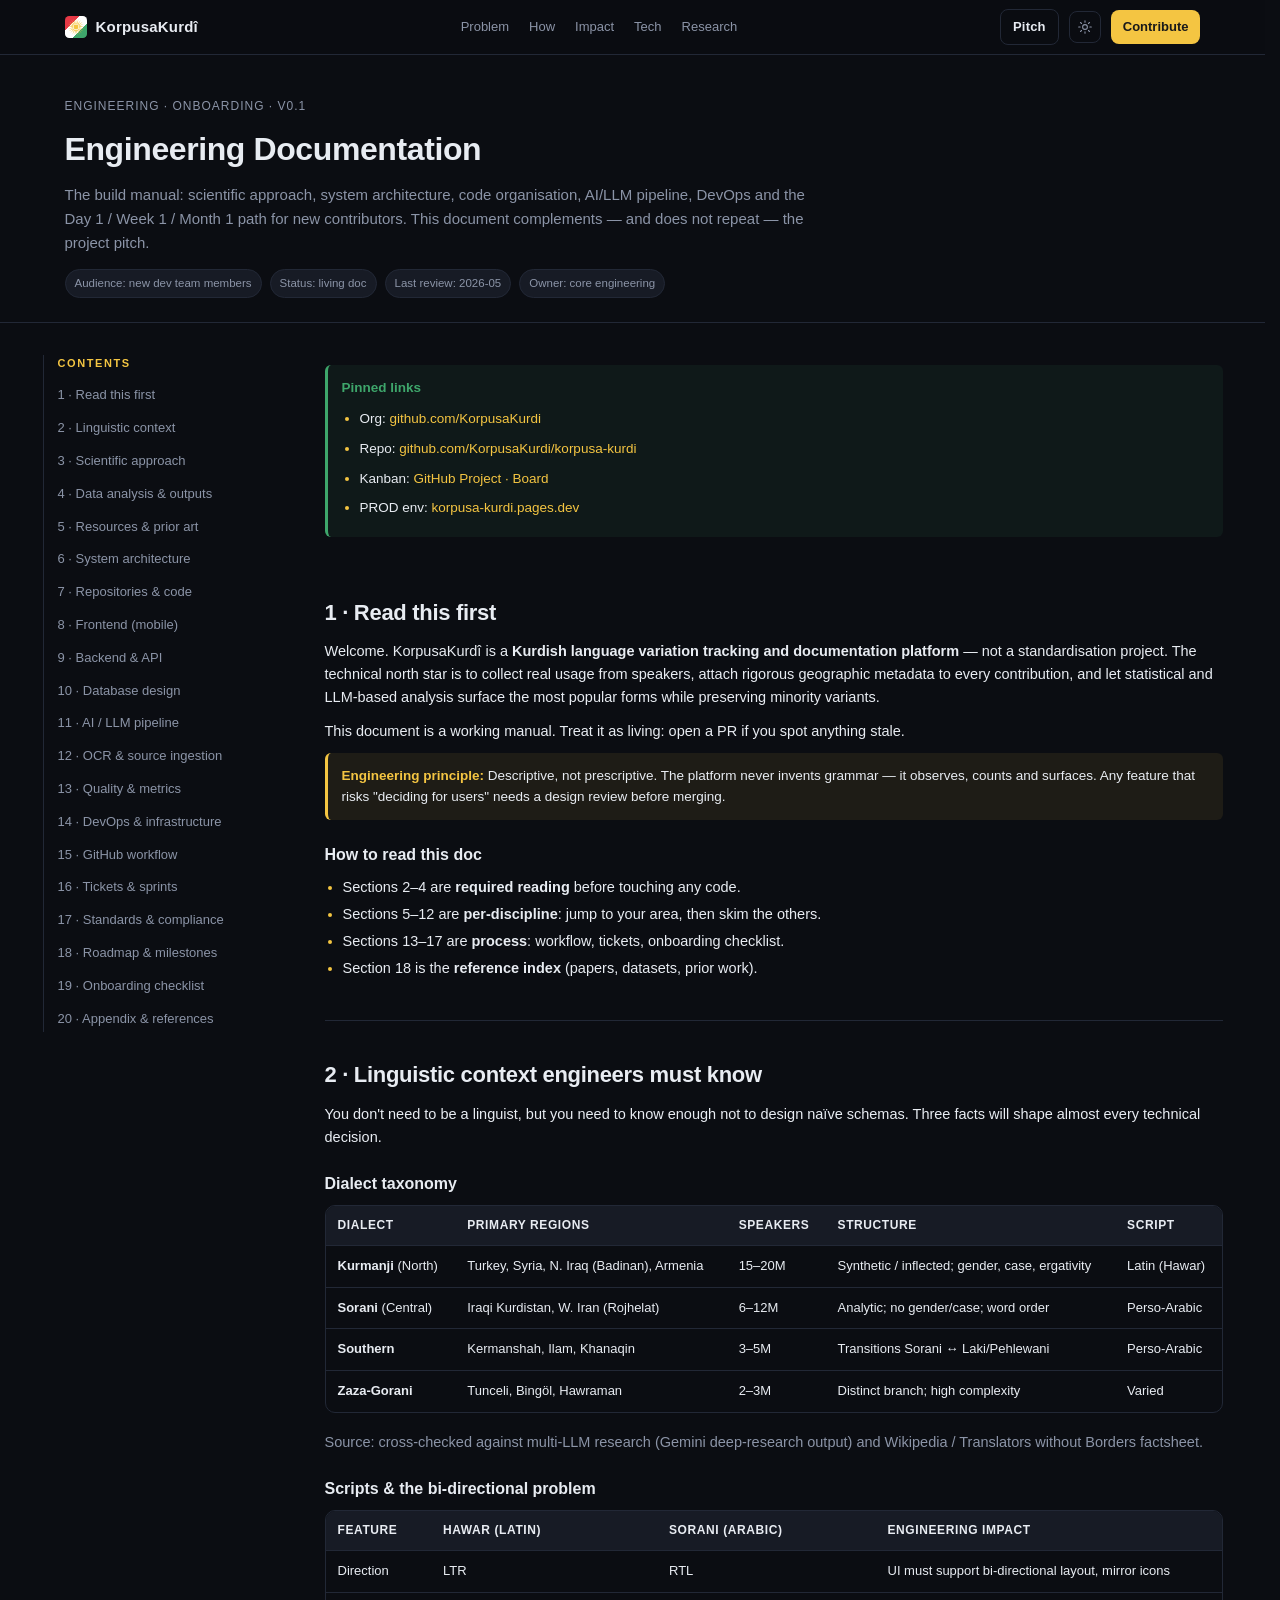
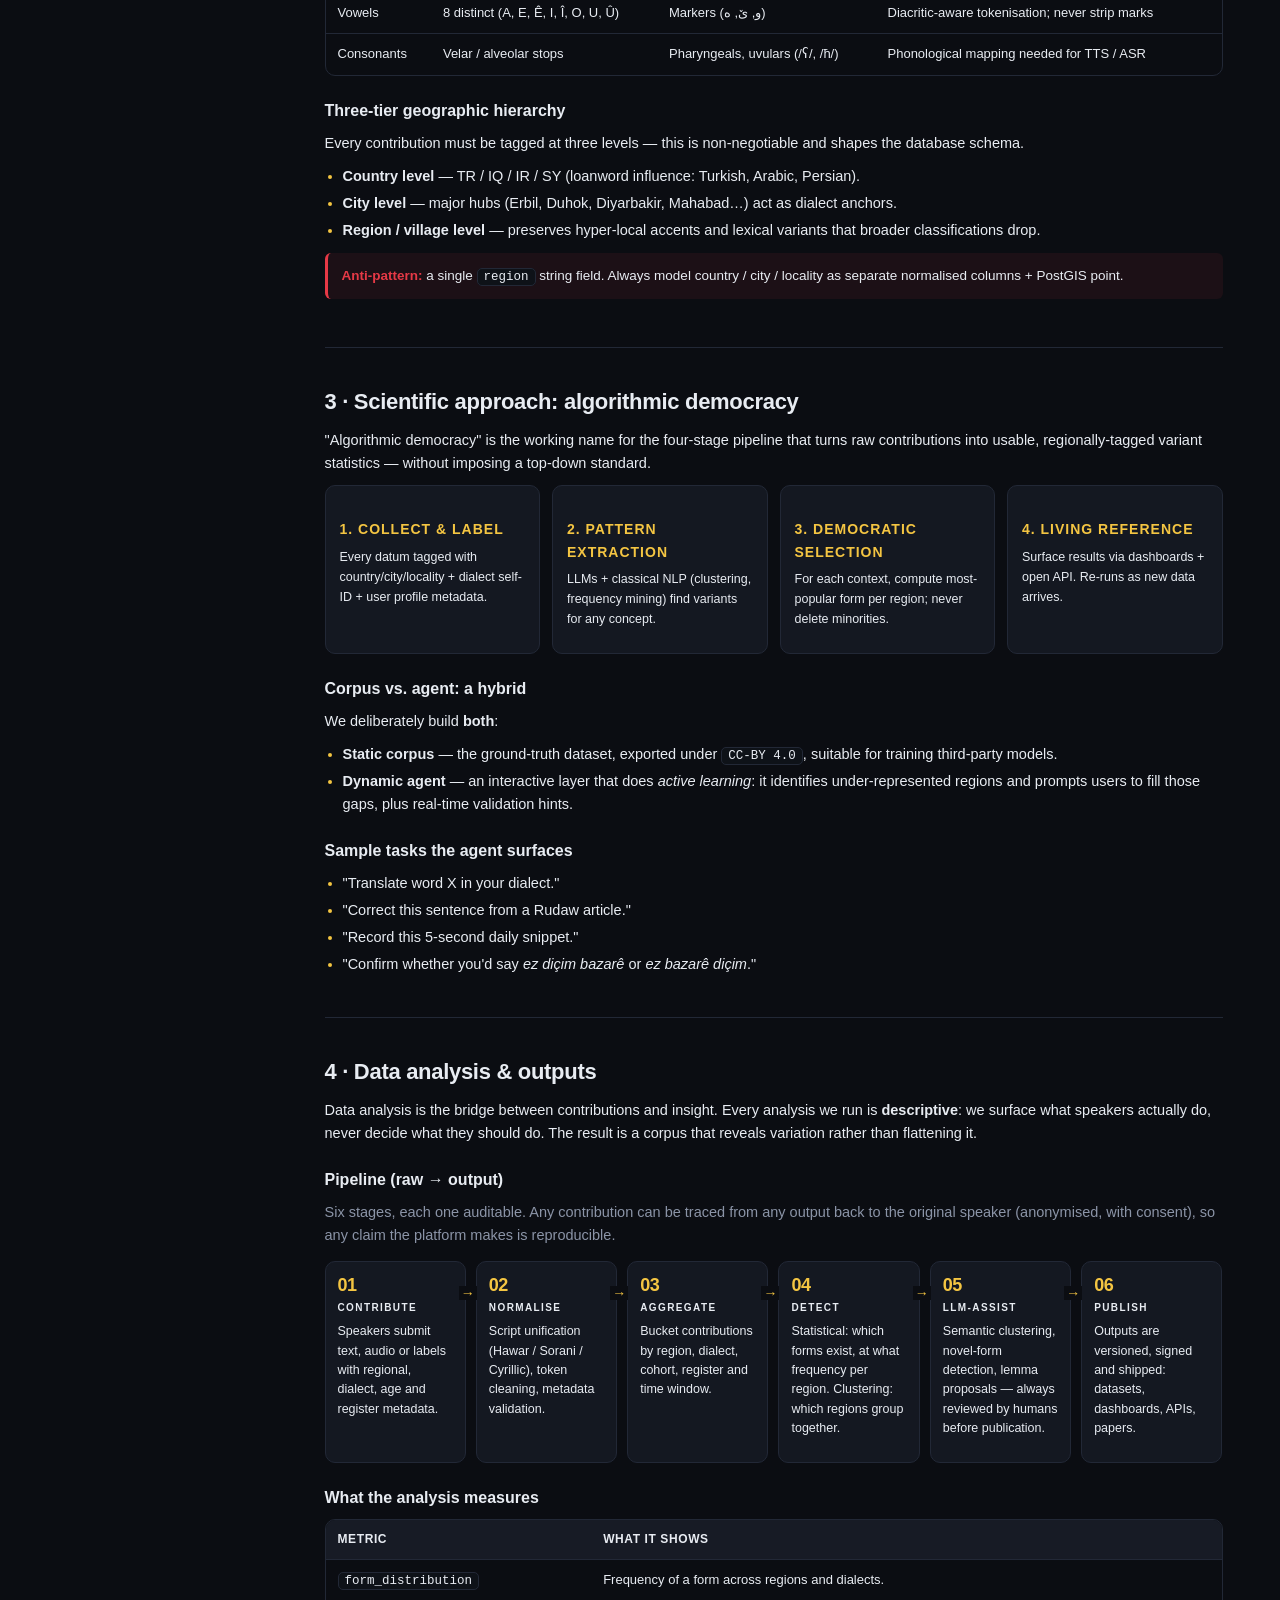
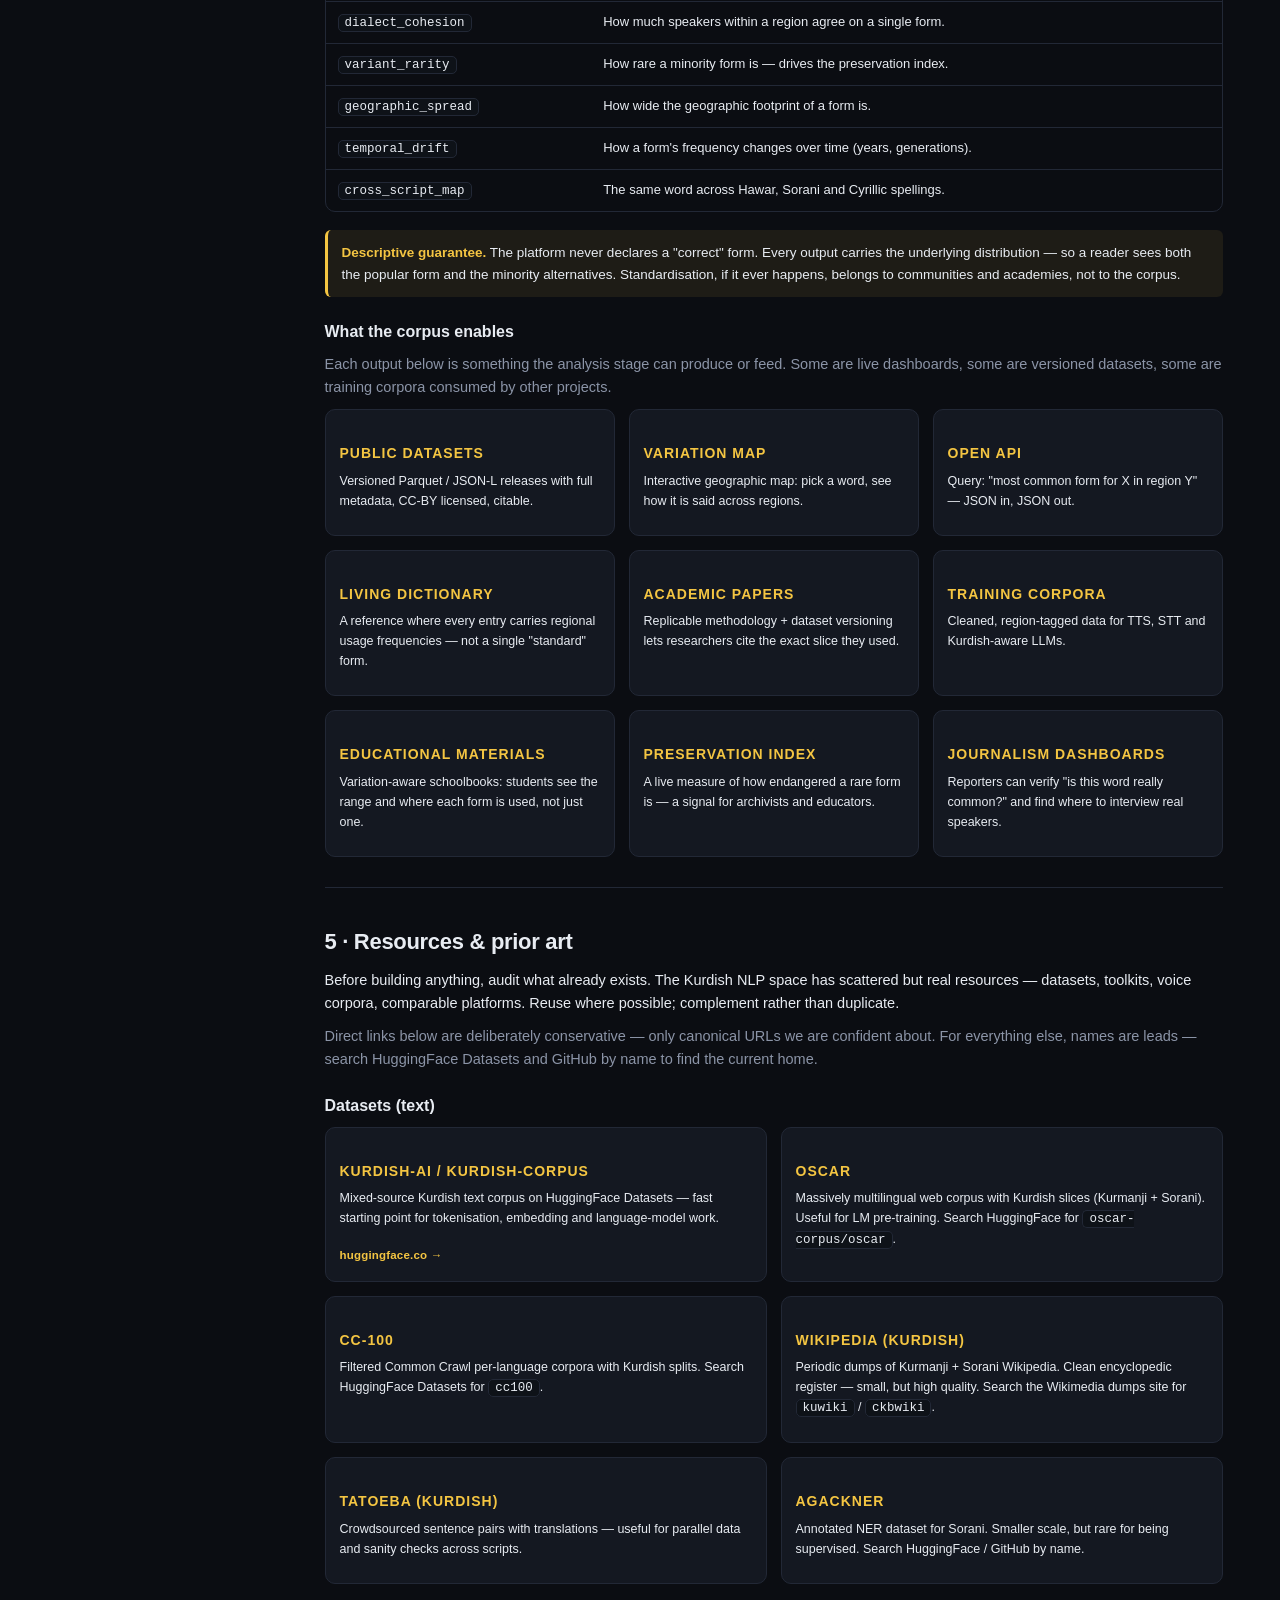
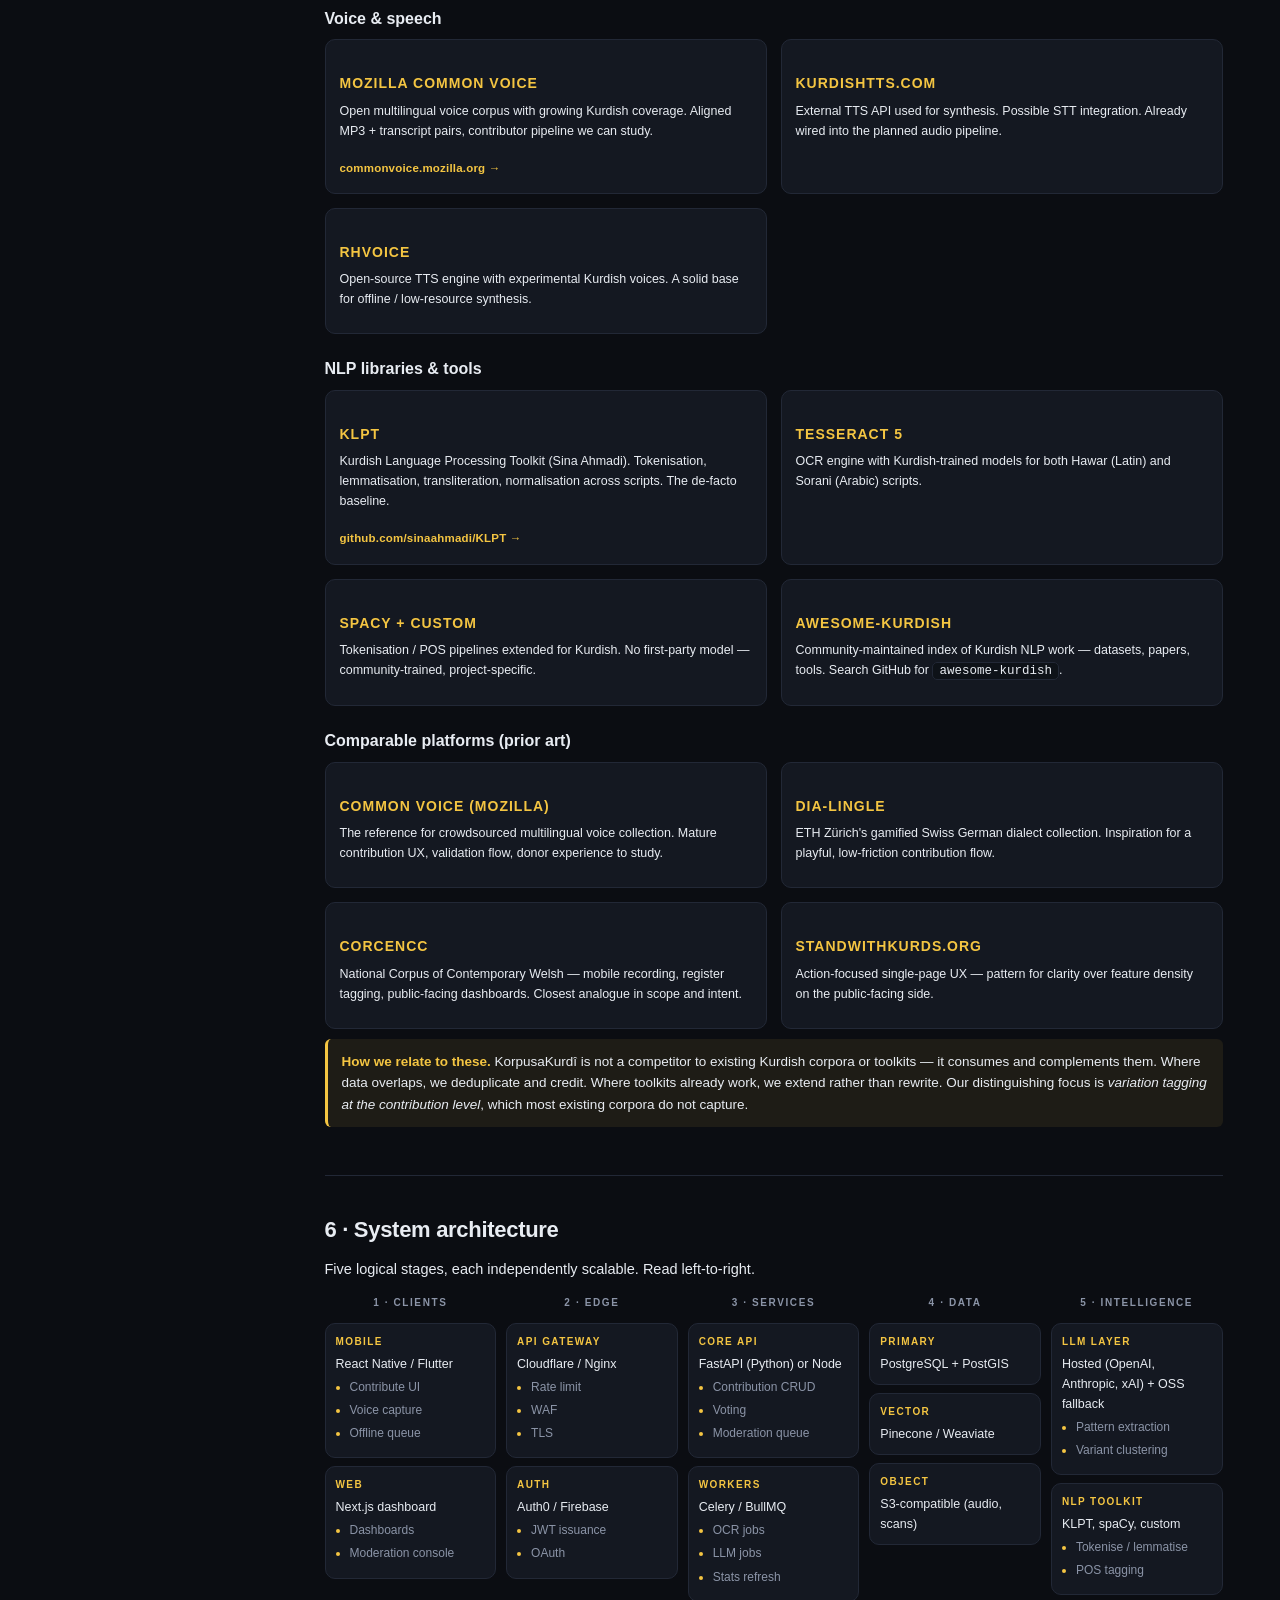
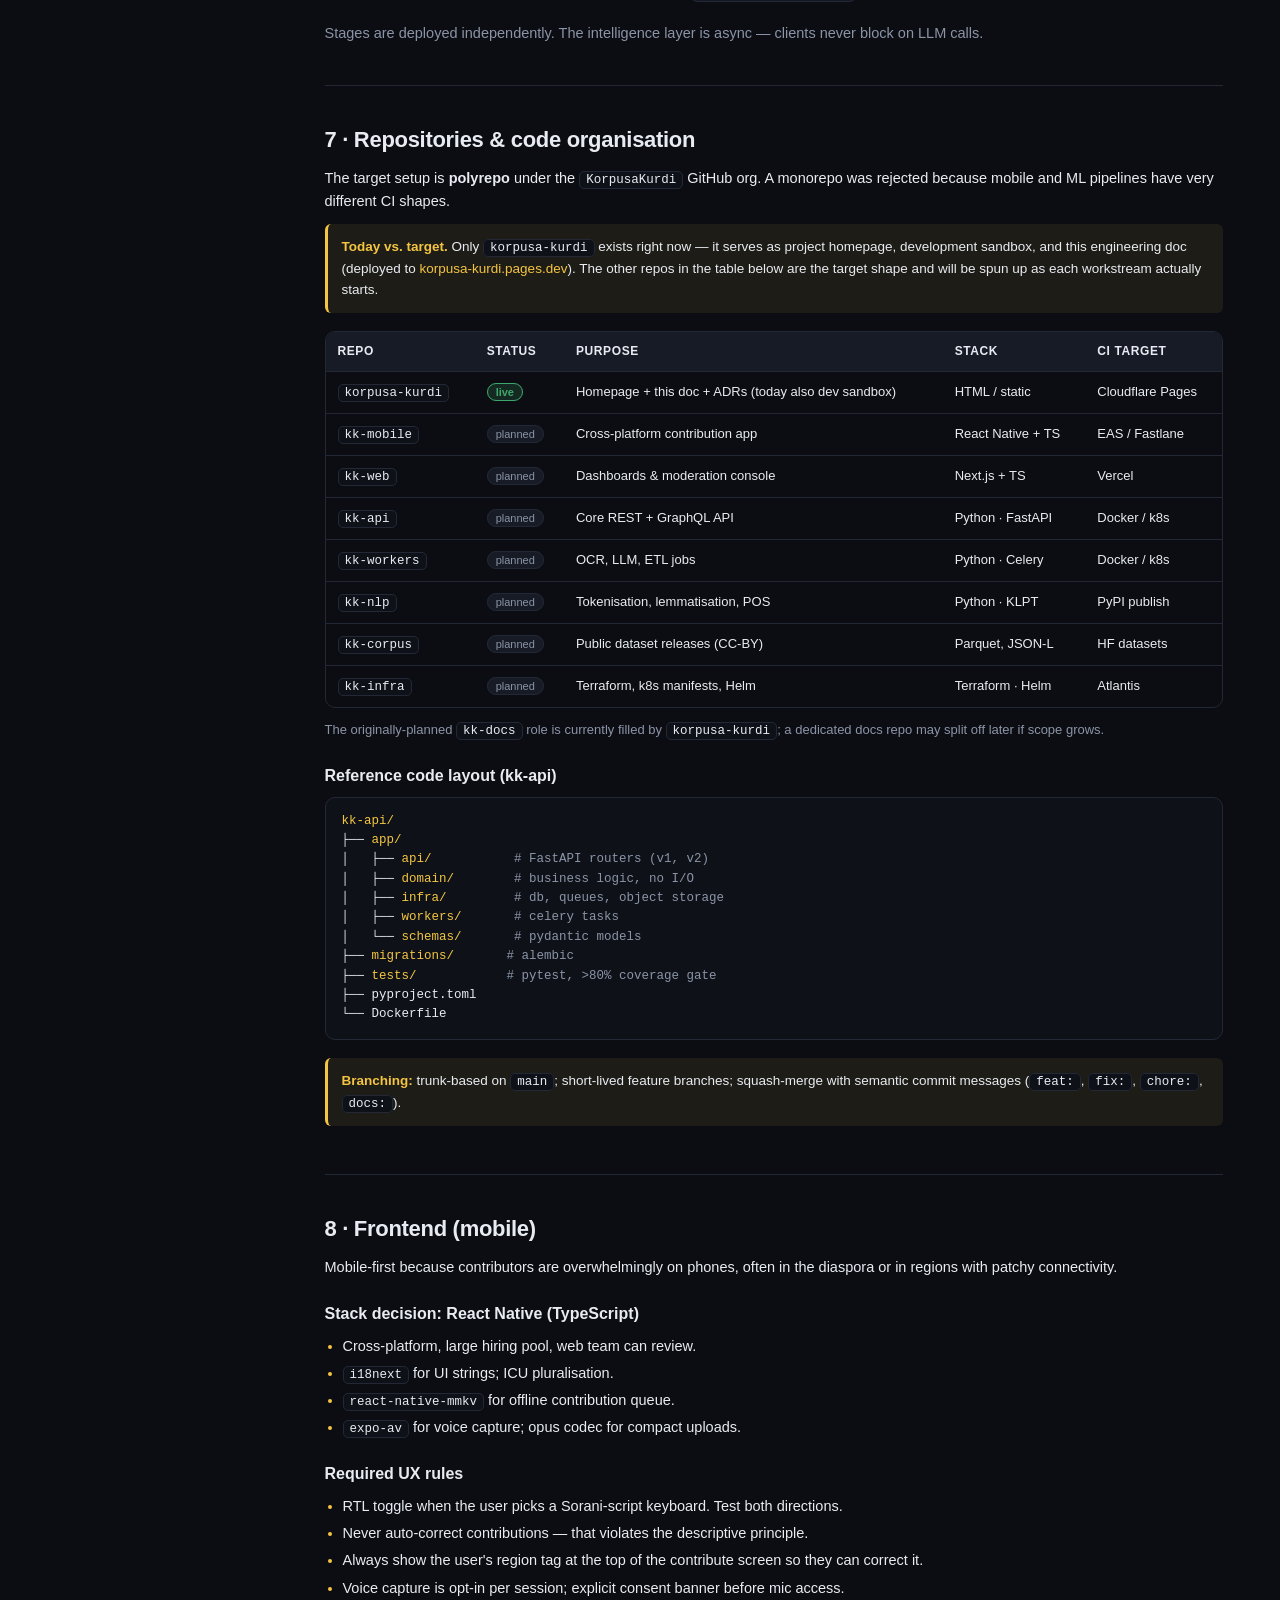
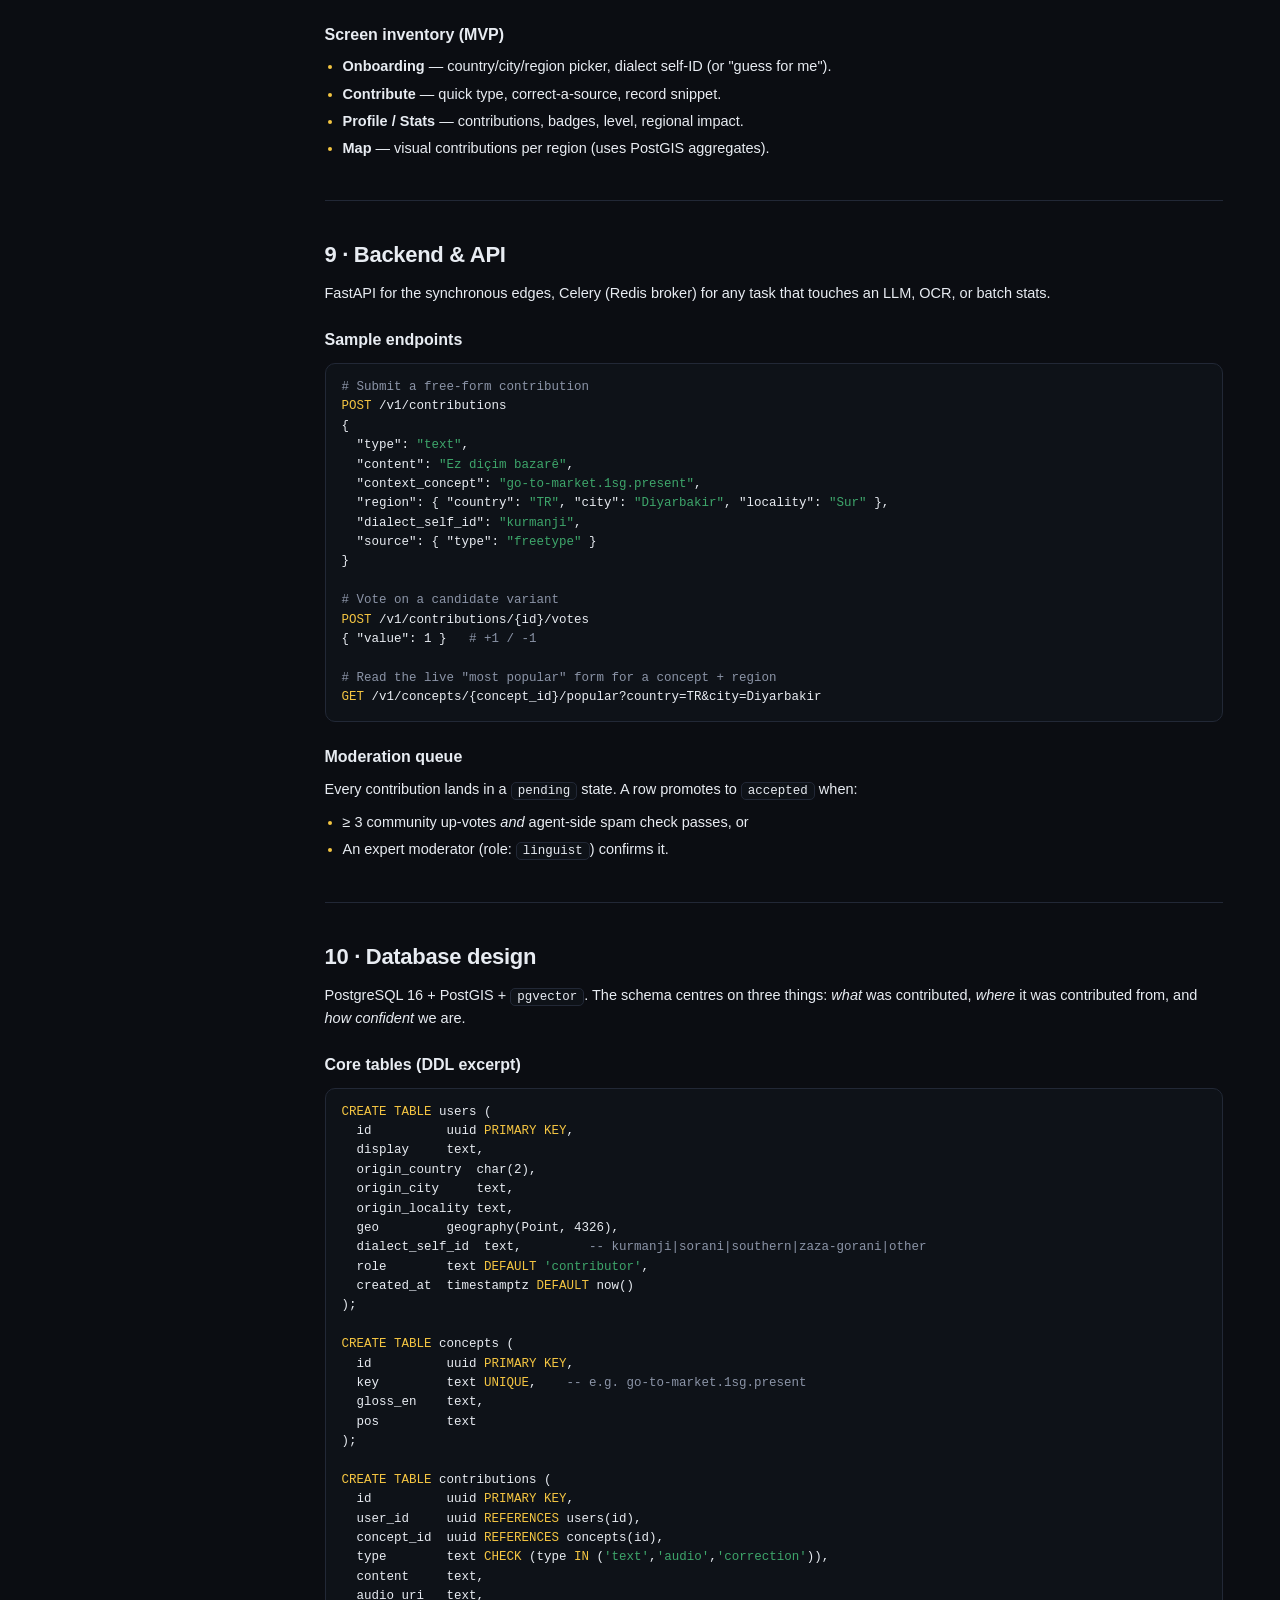
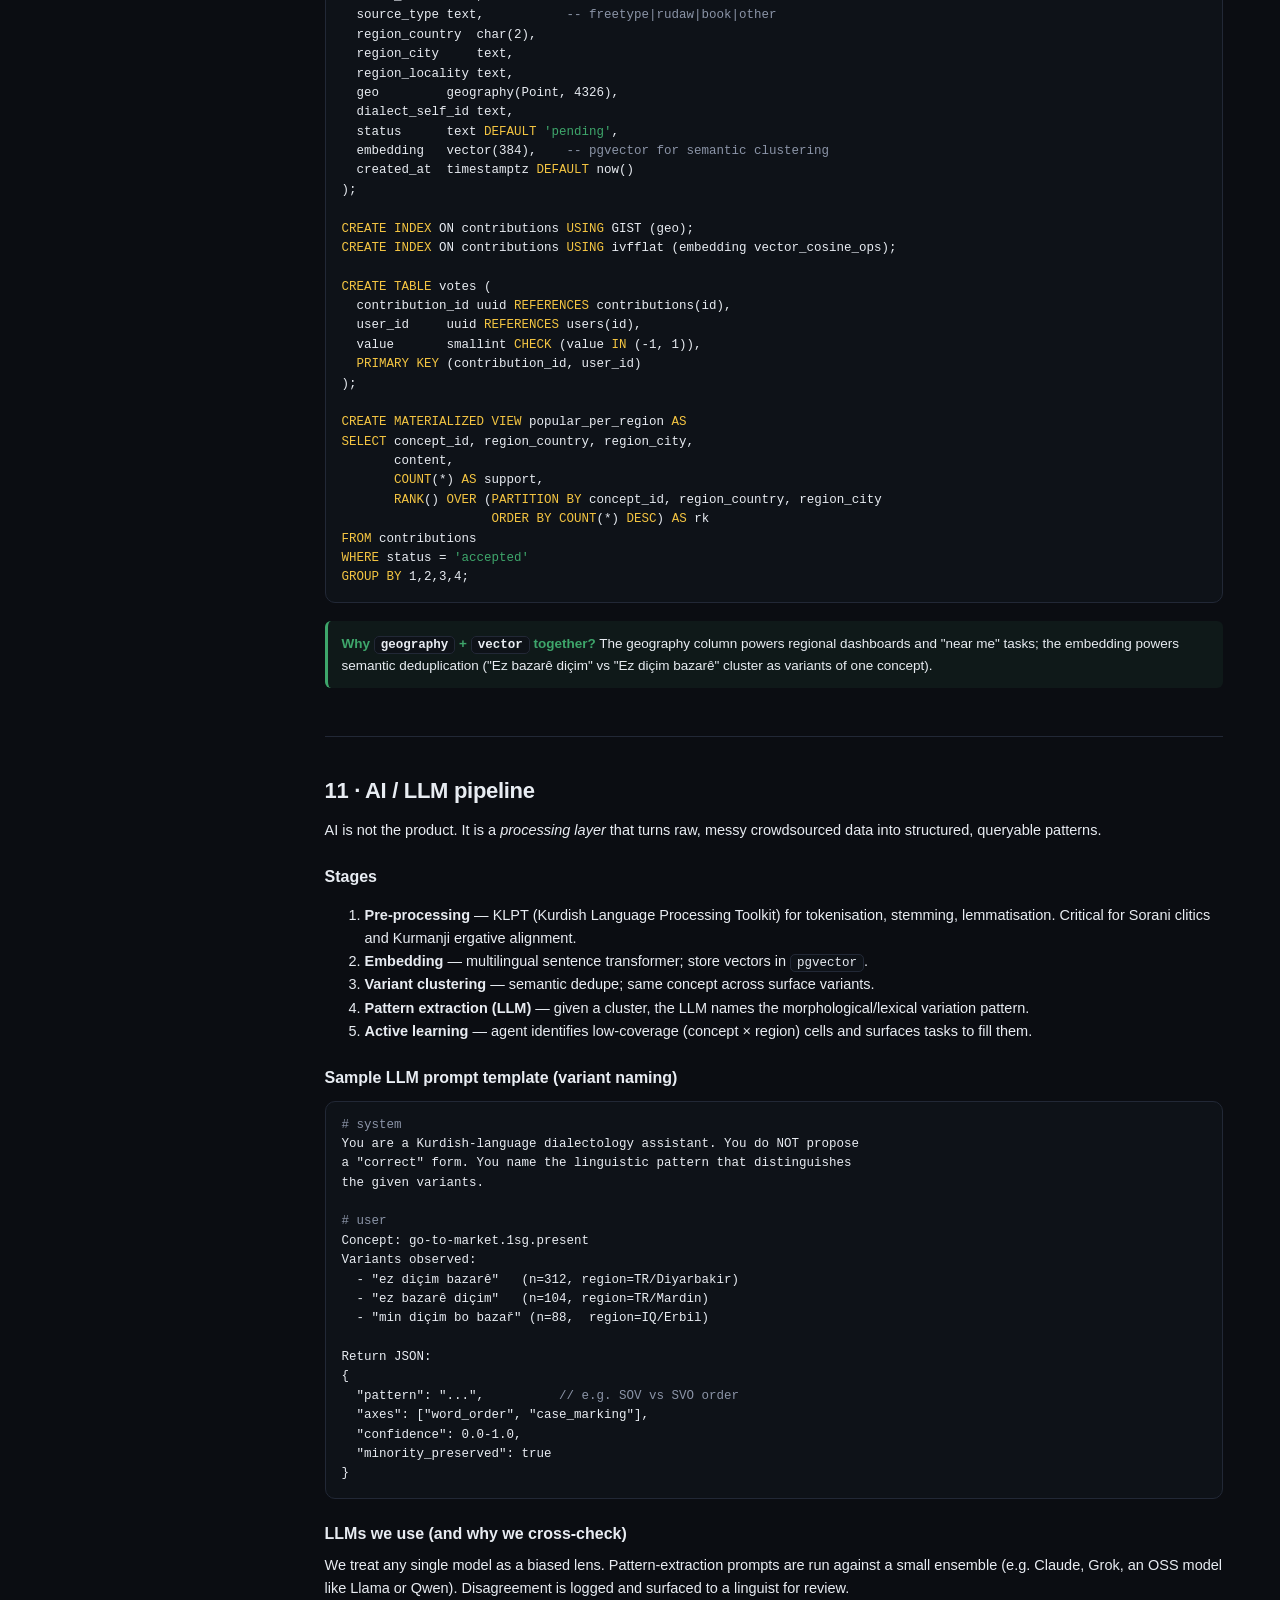
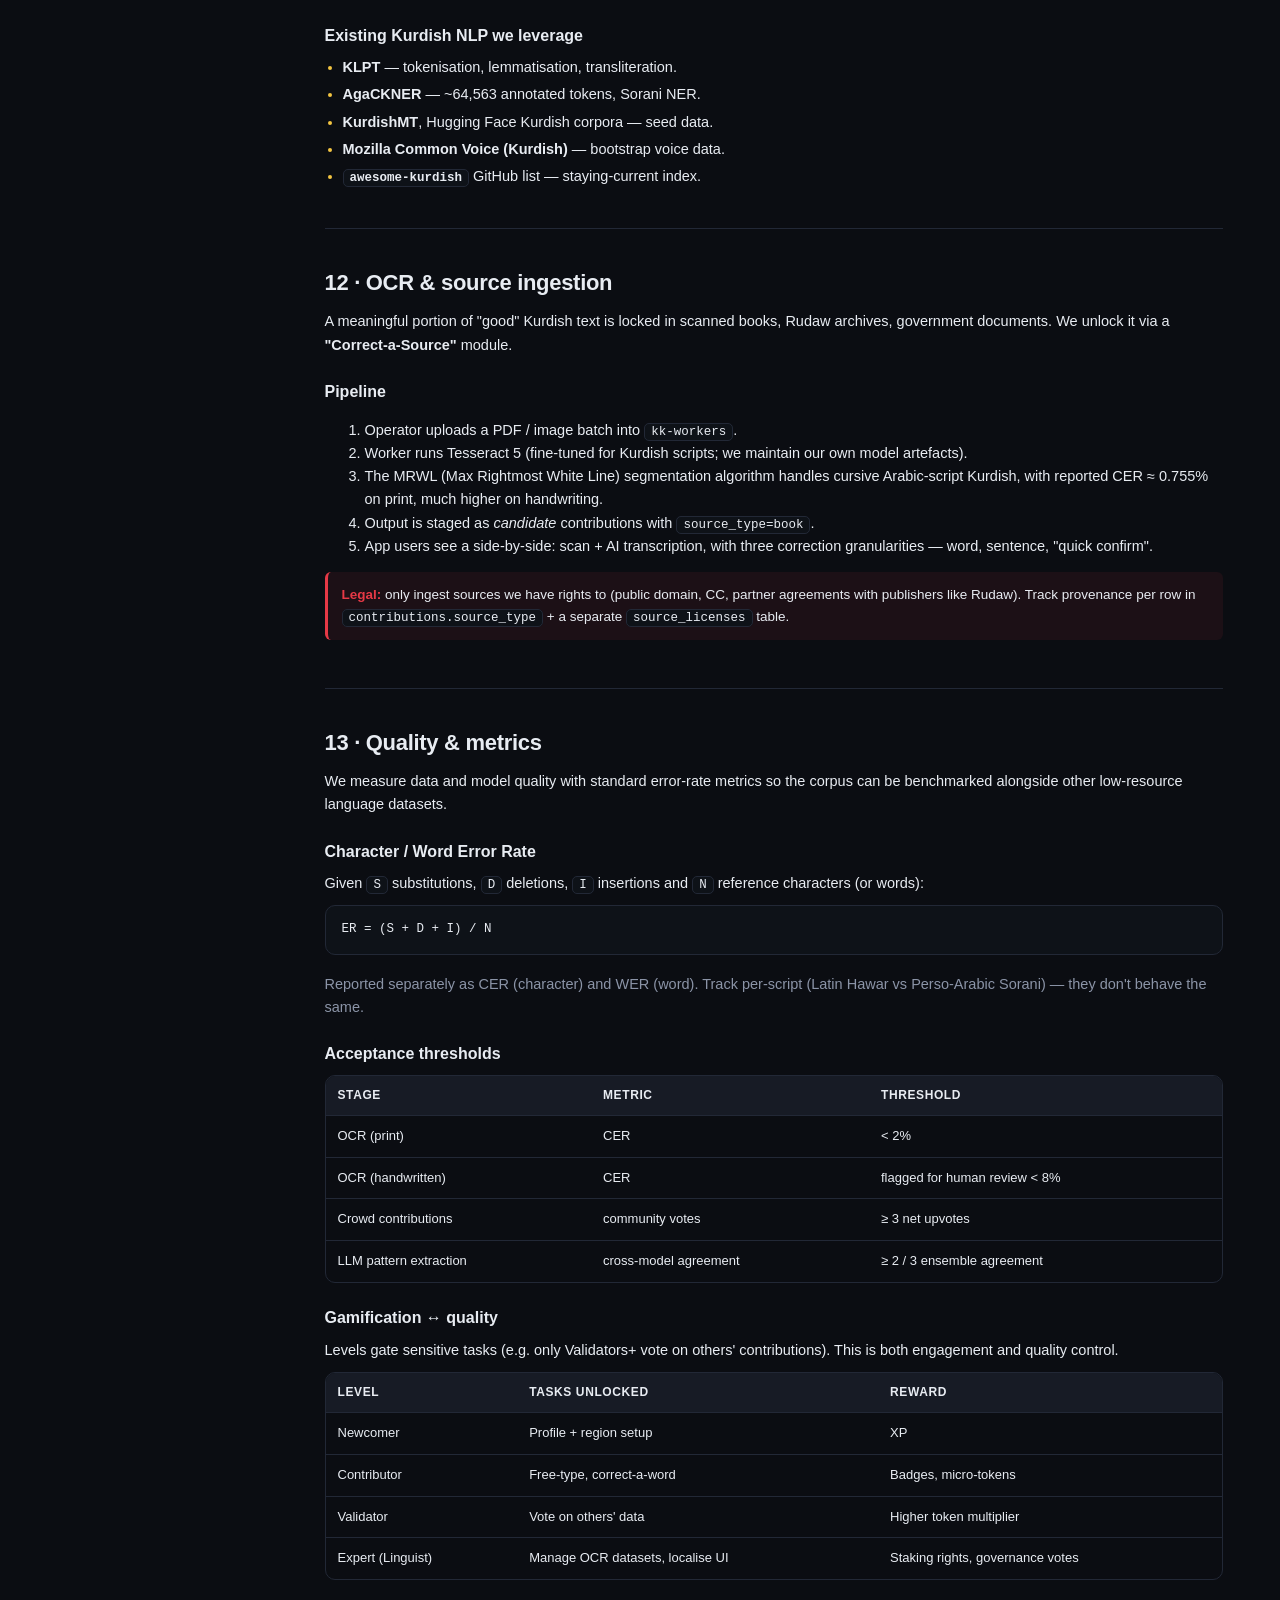
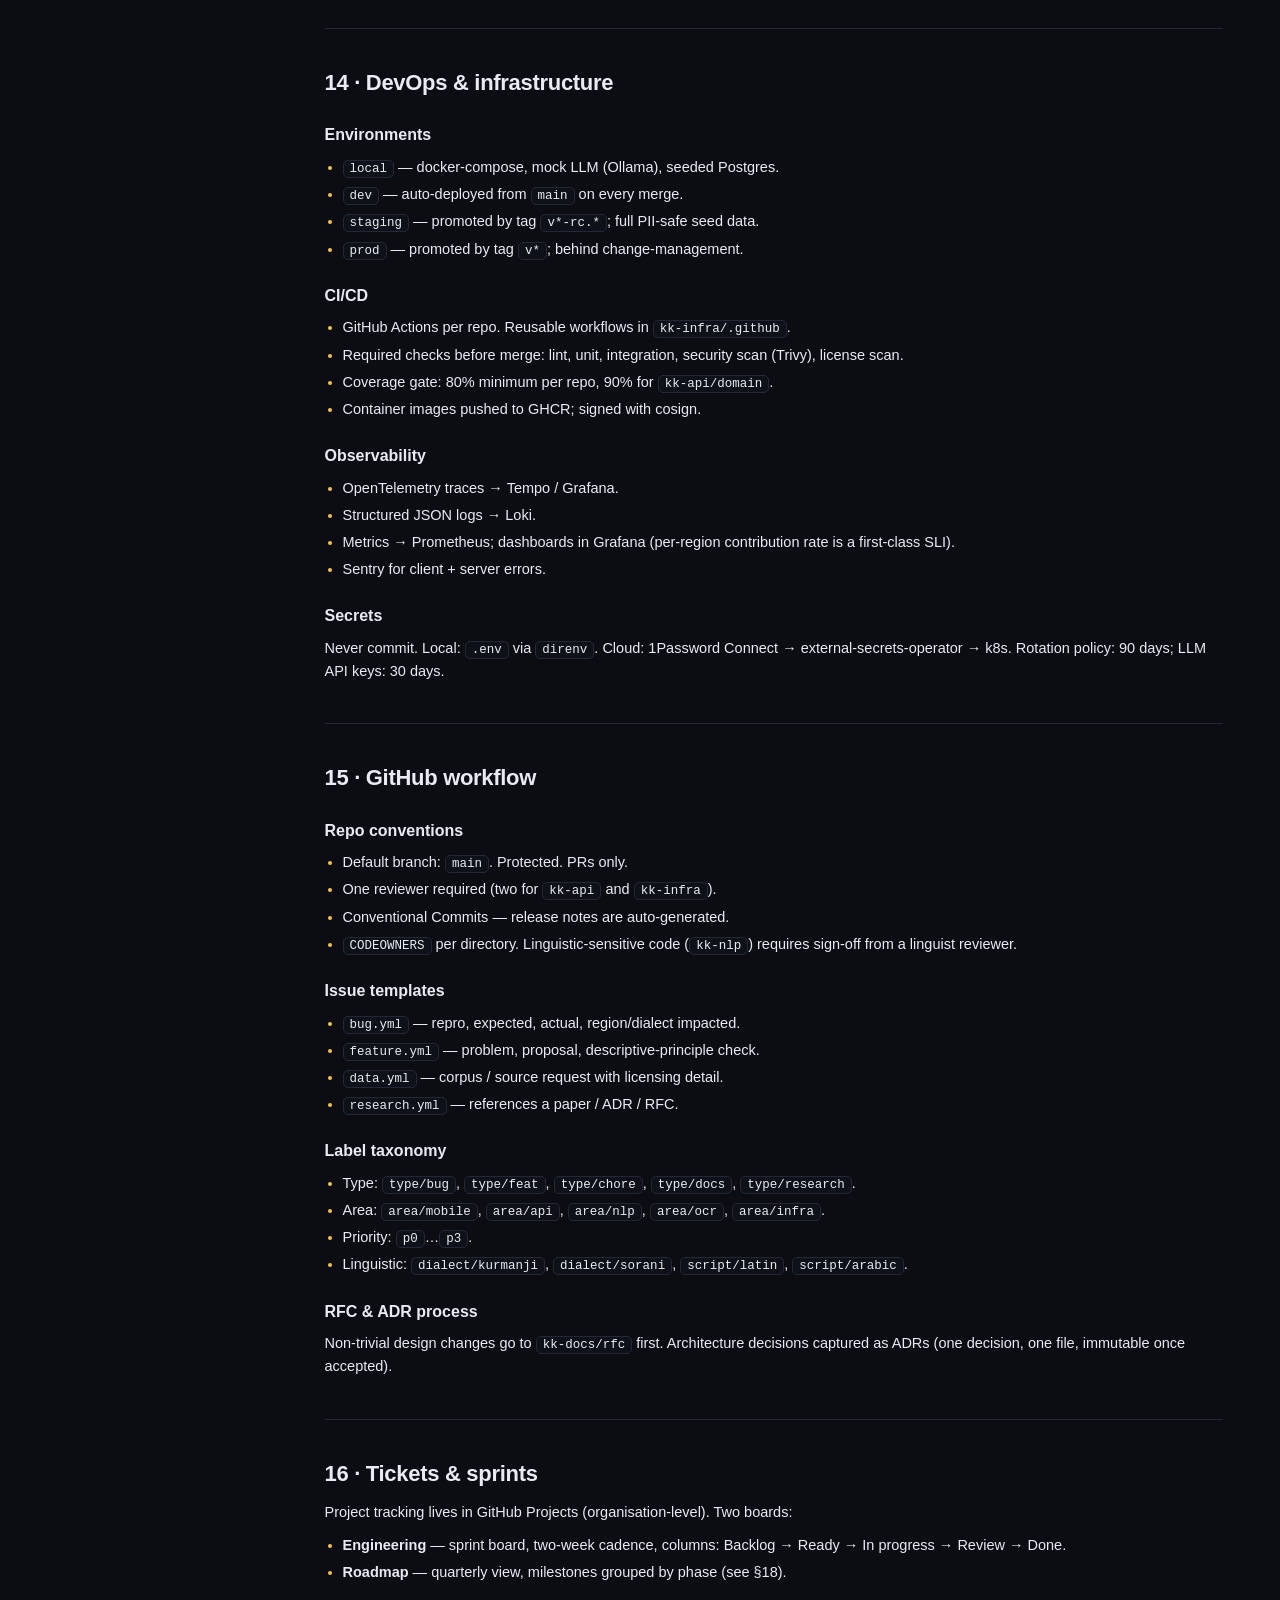
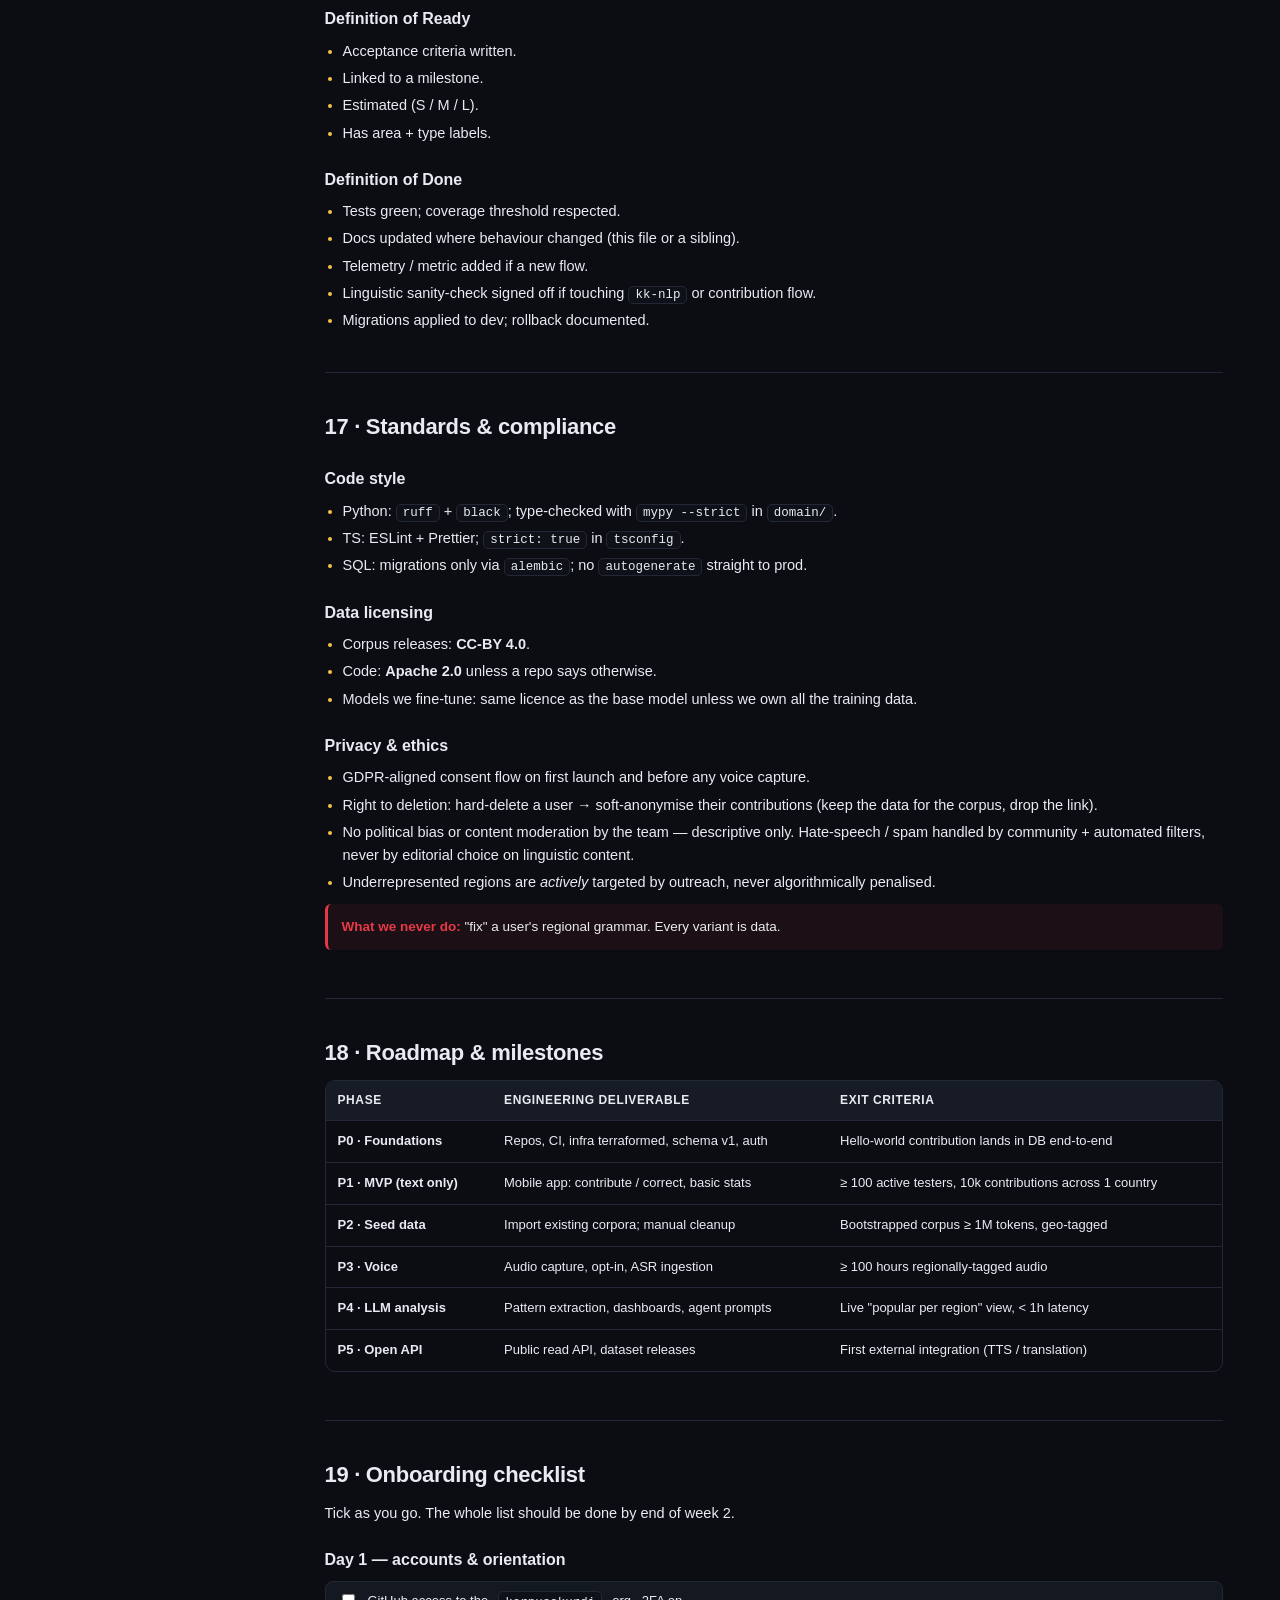
==== docs.html @ 79bb0eaa "improvements" ====
<!DOCTYPE html>
<html lang="en" data-theme="dark">
<head>
<meta charset="UTF-8" />
<meta name="viewport" content="width=device-width, initial-scale=1.0" />
<title>Engineering Documentation — KorpusaKurdî</title>
<link rel="icon" type="image/svg+xml" href="assets/logo.svg" />
<style>
  /* ---------- THEME (shared with pitch page) ---------- */
  :root[data-theme="dark"]{
    --bg:#0b0d12; --bg-soft:#11141b; --card:#141821; --line:#222836; --line-2:#2c3447;
    --text:#e8ecf2; --muted:#8b94a7; --accent:#f4c542; --accent-2:#e63946; --accent-3:#3ea66b;
    --chip:#171b25; --code-bg:#0e1218; --shadow:0 6px 22px rgba(0,0,0,.45);
  }
  :root[data-theme="light"]{
    --bg:#f7f8fa; --bg-soft:#ffffff; --card:#ffffff; --line:#e6e9ef; --line-2:#d6dbe4;
    --text:#0e1320; --muted:#5a6478; --accent:#c89200; --accent-2:#d6303d; --accent-3:#2f8f5a;
    --chip:#f1f3f7; --code-bg:#f1f3f7; --shadow:0 4px 14px rgba(15,20,32,.06);
  }
  *{box-sizing:border-box}
  html{scrollbar-gutter:stable}
  html,body{margin:0;padding:0;background:var(--bg);color:var(--text);
    font-family:-apple-system,BlinkMacSystemFont,"Inter","Segoe UI",Roboto,sans-serif;
    font-size:14.5px;line-height:1.6;
    transition:background .25s ease,color .25s ease}
  a{color:var(--accent);text-decoration:none}
  a:hover{text-decoration:underline}
  .wrap{max-width:1180px;margin:0 auto;padding:0 22px}

  /* ---------- NAV (shared) ---------- */
  nav{position:sticky;top:0;z-index:30;
    background:color-mix(in srgb,var(--bg) 75%,transparent);
    backdrop-filter:blur(14px);border-bottom:1px solid var(--line)}
  .nav-inner{display:flex;align-items:center;justify-content:space-between;height:54px}
  .brand{display:flex;align-items:center;gap:9px;font-weight:700;font-size:15px;letter-spacing:.2px;color:var(--text)}
  .mark{width:22px;height:22px;display:block}
  nav ul{display:flex;gap:20px;list-style:none;margin:0;padding:0;font-size:13px}
  nav ul a{color:var(--muted);transition:color .15s ease}
  nav ul a:hover{color:var(--text);text-decoration:none}
  .nav-actions{display:flex;align-items:center;gap:10px}
  .nav-actions .nav-link{font-size:13px;font-weight:600;color:var(--text);letter-spacing:.2px;
    padding:7px 12px;border:1px solid var(--line);border-radius:8px;background:transparent;
    transition:border-color .2s ease,background-color .2s ease,color .2s ease,box-shadow .2s ease,transform .15s ease}
  .nav-actions .nav-link:hover{color:var(--accent);
    border-color:color-mix(in srgb,var(--accent) 60%,var(--line));
    background:color-mix(in srgb,var(--accent) 7%,transparent);
    box-shadow:0 0 0 4px color-mix(in srgb,var(--accent) 6%,transparent)}
  .nav-actions .nav-link:active{transform:scale(.97)}
  .toggle{position:relative;background:transparent;border:1px solid var(--line);
    width:32px;height:32px;display:inline-flex;align-items:center;justify-content:center;
    border-radius:8px;cursor:pointer;color:var(--muted);padding:0;
    transition:color .25s ease,border-color .25s ease,background-color .25s ease,box-shadow .25s ease,transform .15s ease}
  .toggle:hover{color:var(--accent);
    border-color:color-mix(in srgb,var(--accent) 55%,var(--line));
    background:color-mix(in srgb,var(--accent) 8%,transparent);
    box-shadow:0 0 0 4px color-mix(in srgb,var(--accent) 7%,transparent)}
  .toggle:focus-visible{outline:none;border-color:var(--accent);
    box-shadow:0 0 0 3px color-mix(in srgb,var(--accent) 30%,transparent)}
  .toggle:active{transform:scale(.94)}
  .toggle svg{position:absolute;width:16px;height:16px;
    transition:opacity .35s cubic-bezier(.4,0,.2,1),transform .45s cubic-bezier(.4,0,.2,1)}
  :root[data-theme="dark"] .toggle .icon-sun{opacity:1;transform:rotate(0) scale(1)}
  :root[data-theme="dark"] .toggle .icon-moon{opacity:0;transform:rotate(-90deg) scale(.6)}
  :root[data-theme="light"] .toggle .icon-sun{opacity:0;transform:rotate(90deg) scale(.6)}
  :root[data-theme="light"] .toggle .icon-moon{opacity:1;transform:rotate(0) scale(1)}
  :root[data-theme="dark"] .toggle:hover .icon-sun{transform:rotate(45deg)}
  :root[data-theme="light"] .toggle:hover .icon-moon{transform:rotate(-15deg)}
  .cta{background:var(--accent);color:#1a1a1a;padding:7px 12px;border-radius:8px;font-weight:600;font-size:13px}
  :root[data-theme="light"] .cta{color:#fff}

  /* ---------- DOC LAYOUT ---------- */
  .doc-head{padding:42px 0 24px;border-bottom:1px solid var(--line)}
  .doc-head .crumbs{font-size:12px;color:var(--muted);letter-spacing:1px;text-transform:uppercase;margin-bottom:8px}
  .doc-head h1{font-size:32px;margin:0 0 8px;letter-spacing:-.4px}
  .doc-head p{color:var(--muted);max-width:780px;margin:0;font-size:15px}
  .meta{display:flex;flex-wrap:wrap;gap:8px;margin-top:14px}
  .meta .pill-tech{font-size:11.5px;padding:4px 9px;border-radius:99px;background:var(--chip);
    border:1px solid var(--line);color:var(--muted)}

  .doc-body{display:grid;grid-template-columns:240px 1fr;gap:42px;padding:32px 0 60px;align-items:start}

  /* ---------- TOC ---------- */
  aside.toc{position:sticky;top:74px;align-self:start;font-size:13px;border-left:1px solid var(--line);padding-left:14px}
  aside.toc .toc-title{font-size:11px;letter-spacing:1.6px;text-transform:uppercase;color:var(--accent);margin-bottom:10px;font-weight:700}
  aside.toc ol{list-style:none;padding:0;margin:0;display:flex;flex-direction:column;gap:6px}
  aside.toc ol a{color:var(--muted);display:block;padding:3px 0}
  aside.toc ol a:hover{color:var(--text);text-decoration:none}
  aside.toc ol li.sub a{padding-left:14px;font-size:12.5px}

  /* ---------- CONTENT ---------- */
  main.content section{padding:18px 0 30px;border-bottom:1px solid var(--line)}
  main.content section:last-child{border-bottom:none}
  main.content h2{font-size:22px;margin:18px 0 10px;letter-spacing:-.3px;scroll-margin-top:74px}
  main.content h3{font-size:16px;margin:22px 0 8px;color:var(--text)}
  main.content h4{font-size:14px;margin:18px 0 6px;color:var(--text);text-transform:uppercase;letter-spacing:1px;color:var(--accent)}
  main.content p{color:var(--text);margin:0 0 10px}
  main.content p.muted{color:var(--muted)}
  main.content ul{padding-left:18px;color:var(--text);margin:0 0 10px}
  main.content ul li{margin:4px 0}
  main.content ul li::marker{color:var(--accent)}
  main.content code{background:var(--code-bg);border:1px solid var(--line);
    padding:1px 6px;border-radius:5px;font-family:ui-monospace,SFMono-Regular,Menlo,Consolas,monospace;
    font-size:12.5px;color:var(--text)}

  /* code block */
  pre.code{background:var(--code-bg);border:1px solid var(--line);border-radius:10px;
    padding:14px 16px;overflow:auto;font-family:ui-monospace,SFMono-Regular,Menlo,Consolas,monospace;
    font-size:12.5px;line-height:1.55;color:var(--text);margin:10px 0 18px}
  pre.code .k{color:var(--accent)}     /* keyword */
  pre.code .s{color:var(--accent-3)}   /* string  */
  pre.code .c{color:var(--muted)}      /* comment */
  pre.code .n{color:var(--accent-2)}   /* name    */

  /* tables */
  .tbl{width:100%;border-collapse:separate;border-spacing:0;border:1px solid var(--line);
    border-radius:10px;overflow:hidden;font-size:13px;margin:8px 0 18px}
  .tbl th,.tbl td{padding:10px 12px;text-align:left;border-bottom:1px solid var(--line);vertical-align:top}
  .tbl th{background:var(--chip);color:var(--text);font-weight:600;font-size:12px;text-transform:uppercase;letter-spacing:.6px}
  .tbl tr:last-child td{border-bottom:none}
  .tbl td.muted{color:var(--muted)}

  /* callouts */
  .callout{border-left:3px solid var(--accent);background:color-mix(in srgb,var(--accent) 8%,transparent);
    padding:12px 14px;border-radius:6px;color:var(--text);font-size:13.5px;margin:10px 0 18px}
  .callout.warn{border-color:var(--accent-2);background:color-mix(in srgb,var(--accent-2) 8%,transparent)}
  .callout.ok{border-color:var(--accent-3);background:color-mix(in srgb,var(--accent-3) 8%,transparent)}
  .callout strong{color:var(--accent)}
  .callout.warn strong{color:var(--accent-2)}
  .callout.ok strong{color:var(--accent-3)}

  /* cards */
  .grid-2{display:grid;grid-template-columns:1fr 1fr;gap:14px}
  .grid-3{display:grid;grid-template-columns:repeat(3,1fr);gap:14px}
  .grid-4{display:grid;grid-template-columns:repeat(4,1fr);gap:12px}
  .card{background:var(--card);border:1px solid var(--line);border-radius:10px;padding:14px}
  .card h4{margin:0 0 4px;font-size:12px}
  .card p{margin:0;color:var(--muted);font-size:12.5px}
  .card a.card-link{display:inline-block;margin-top:8px;font-size:11.5px;color:var(--accent);font-weight:600;letter-spacing:.2px;border-bottom:1px solid transparent;padding-bottom:1px;transition:border-color .15s ease}
  .card a.card-link:hover{border-bottom-color:var(--accent)}

  /* analysis flow */
  .flow{display:grid;grid-template-columns:repeat(6,1fr);gap:10px;margin:14px 0 22px;align-items:stretch}
  .flow-step{position:relative;padding:14px 12px;border:1px solid var(--line);border-radius:10px;background:var(--card)}
  .flow-step .step-num{display:block;font-size:18px;font-weight:800;color:var(--accent);letter-spacing:-.5px;line-height:1;font-feature-settings:"tnum"}
  .flow-step .step-label{display:block;font-size:10px;font-weight:700;text-transform:uppercase;letter-spacing:1.4px;color:var(--text);margin:6px 0 6px}
  .flow-step p{margin:0;color:var(--muted);font-size:12.5px;line-height:1.55}
  .flow-step:not(:last-child)::after{content:"→";position:absolute;right:-12px;top:24px;color:var(--accent);font-weight:700;font-size:14px;background:var(--bg);padding:0 2px;line-height:1;z-index:1}

  /* architecture diagram */
  .arch{display:grid;grid-template-columns:repeat(5,1fr);gap:10px;margin:14px 0 20px;align-items:stretch}
  .arch .col{display:flex;flex-direction:column;gap:8px}
  .arch .box{background:var(--card);border:1px solid var(--line);border-radius:10px;padding:10px;font-size:12.5px}
  .arch .box .h{font-size:10px;letter-spacing:1.4px;color:var(--accent);text-transform:uppercase;margin-bottom:4px;font-weight:700}
  .arch .box ul{margin:4px 0 0;padding-left:14px;color:var(--muted);font-size:12px}
  .arch .stage-label{font-size:10px;letter-spacing:1.6px;text-transform:uppercase;color:var(--muted);text-align:center;margin-bottom:4px;font-weight:700}

  /* checklist */
  .check{display:flex;flex-direction:column;gap:6px;margin:8px 0 18px}
  .check label{display:flex;gap:10px;align-items:flex-start;background:var(--card);
    border:1px solid var(--line);border-radius:8px;padding:9px 12px;font-size:13px;cursor:pointer}
  .check label:hover{border-color:var(--line-2)}
  .check input{margin-top:3px;accent-color:var(--accent)}

  /* repo tree */
  .tree{font-family:ui-monospace,SFMono-Regular,Menlo,Consolas,monospace;font-size:12.5px;
    background:var(--code-bg);border:1px solid var(--line);border-radius:10px;
    padding:14px 16px;color:var(--text);white-space:pre;overflow:auto;line-height:1.55;margin:8px 0 18px}
  .tree .d{color:var(--accent)}
  .tree .c{color:var(--muted)}

  /* footer */
  footer{padding:24px 0 40px;color:var(--muted);font-size:12.5px;border-top:1px solid var(--line)}
  .foot{display:flex;justify-content:space-between;align-items:center;flex-wrap:wrap;gap:10px}

  @media (max-width: 980px){
    .doc-body{grid-template-columns:1fr}
    aside.toc{position:relative;top:auto;border-left:none;border-top:1px solid var(--line);padding-left:0;padding-top:14px;margin-top:8px}
    .arch{grid-template-columns:repeat(2,1fr)}
    .grid-3,.grid-4{grid-template-columns:1fr 1fr}
    .flow{grid-template-columns:repeat(3,1fr)}
    .flow-step:nth-child(3n)::after{display:none}
  }
  @media (max-width: 540px){
    nav ul{display:none}
    .grid-2,.grid-3,.grid-4{grid-template-columns:1fr}
    .doc-head h1{font-size:26px}
    .flow{grid-template-columns:1fr}
    .flow-step::after{display:none}
  }
</style>
</head>
<body>

<!-- ===================== NAV ===================== -->
<nav>
  <div class="wrap nav-inner">
    <a class="brand" href="index.html"><img class="mark" src="assets/logo.svg" alt="" /> KorpusaKurdî</a>
    <ul>
      <li><a href="index.html#problem">Problem</a></li>
      <li><a href="index.html#how">How</a></li>
      <li><a href="index.html#impact">Impact</a></li>
      <li><a href="index.html#tech">Tech</a></li>
      <li><a href="index.html#research">Research</a></li>
    </ul>
    <div class="nav-actions">
      <a href="index.html" class="nav-link">Pitch</a>
      <button class="toggle" id="themeToggle" aria-label="Toggle theme" title="Toggle theme">
        <svg class="icon-sun" viewBox="0 0 24 24" fill="none" stroke="currentColor" stroke-width="1.6" stroke-linecap="round" stroke-linejoin="round" aria-hidden="true">
          <circle cx="12" cy="12" r="3.6"/>
          <path d="M12 2.5v2.2M12 19.3v2.2M2.5 12h2.2M19.3 12h2.2M5.2 5.2l1.55 1.55M17.25 17.25l1.55 1.55M5.2 18.8l1.55-1.55M17.25 6.75l1.55-1.55"/>
        </svg>
        <svg class="icon-moon" viewBox="0 0 24 24" fill="none" stroke="currentColor" stroke-width="1.6" stroke-linecap="round" stroke-linejoin="round" aria-hidden="true">
          <path d="M20.5 14.2A8.5 8.5 0 1 1 9.8 3.5a6.7 6.7 0 0 0 10.7 10.7z"/>
        </svg>
      </button>
      <a href="index.html#cta" class="cta">Contribute</a>
    </div>
  </div>
</nav>

<!-- ===================== DOC HEAD ===================== -->
<header class="doc-head">
  <div class="wrap">
    <div class="crumbs">Engineering · Onboarding · v0.1</div>
    <h1>Engineering Documentation</h1>
    <p>The build manual: scientific approach, system architecture, code organisation, AI/LLM pipeline, DevOps and the Day&nbsp;1 / Week&nbsp;1 / Month&nbsp;1 path for new contributors. This document complements — and does not repeat — the project pitch.</p>
    <div class="meta">
      <span class="pill-tech">Audience: new dev team members</span>
      <span class="pill-tech">Status: living doc</span>
      <span class="pill-tech">Last review: 2026-05</span>
      <span class="pill-tech">Owner: core engineering</span>
    </div>
  </div>
</header>

<div class="wrap doc-body">

<!-- ===================== TOC ===================== -->
<aside class="toc">
  <div class="toc-title">Contents</div>
  <ol>
    <li><a href="#read-this-first">1 · Read this first</a></li>
    <li><a href="#linguistic-context">2 · Linguistic context</a></li>
    <li><a href="#scientific-approach">3 · Scientific approach</a></li>
    <li><a href="#data-analysis">4 · Data analysis &amp; outputs</a></li>
    <li><a href="#resources">5 · Resources &amp; prior art</a></li>
    <li><a href="#architecture">6 · System architecture</a></li>
    <li><a href="#repos">7 · Repositories &amp; code</a></li>
    <li><a href="#frontend">8 · Frontend (mobile)</a></li>
    <li><a href="#backend">9 · Backend &amp; API</a></li>
    <li><a href="#database">10 · Database design</a></li>
    <li><a href="#ai">11 · AI / LLM pipeline</a></li>
    <li><a href="#ocr">12 · OCR &amp; source ingestion</a></li>
    <li><a href="#quality">13 · Quality &amp; metrics</a></li>
    <li><a href="#devops">14 · DevOps &amp; infrastructure</a></li>
    <li><a href="#github">15 · GitHub workflow</a></li>
    <li><a href="#tickets">16 · Tickets &amp; sprints</a></li>
    <li><a href="#standards">17 · Standards &amp; compliance</a></li>
    <li><a href="#roadmap">18 · Roadmap &amp; milestones</a></li>
    <li><a href="#onboarding">19 · Onboarding checklist</a></li>
    <li><a href="#appendix">20 · Appendix &amp; references</a></li>
  </ol>
</aside>

<!-- ===================== CONTENT ===================== -->
<main class="content">

<div class="callout ok" style="margin-bottom:22px">
  <strong>Pinned links</strong>
  <ul style="margin:8px 0 0;padding-left:18px;line-height:1.9">
    <li>Org: <a href="https://github.com/KorpusaKurdi" target="_blank" rel="noopener">github.com/KorpusaKurdi</a></li>
    <li>Repo: <a href="https://github.com/KorpusaKurdi/korpusa-kurdi" target="_blank" rel="noopener">github.com/KorpusaKurdi/korpusa-kurdi</a></li>
    <li>Kanban: <a href="https://github.com/orgs/KorpusaKurdi/projects/1/views/1" target="_blank" rel="noopener">GitHub Project · Board</a></li>
    <li>PROD env: <a href="https://korpusa-kurdi.pages.dev/" target="_blank" rel="noopener">korpusa-kurdi.pages.dev</a></li>
  </ul>
</div>

<section id="read-this-first">
  <h2>1 · Read this first</h2>
  <p>Welcome. KorpusaKurdî is a <strong>Kurdish language variation tracking and documentation platform</strong> — not a standardisation project. The technical north star is to collect real usage from speakers, attach rigorous geographic metadata to every contribution, and let statistical and LLM-based analysis surface the most popular forms while preserving minority variants.</p>
  <p>This document is a working manual. Treat it as living: open a PR if you spot anything stale.</p>

  <div class="callout">
    <strong>Engineering principle:</strong> Descriptive, not prescriptive. The platform never invents grammar — it observes, counts and surfaces. Any feature that risks "deciding for users" needs a design review before merging.
  </div>

  <h3>How to read this doc</h3>
  <ul>
    <li>Sections 2–4 are <strong>required reading</strong> before touching any code.</li>
    <li>Sections 5–12 are <strong>per-discipline</strong>: jump to your area, then skim the others.</li>
    <li>Sections 13–17 are <strong>process</strong>: workflow, tickets, onboarding checklist.</li>
    <li>Section 18 is the <strong>reference index</strong> (papers, datasets, prior work).</li>
  </ul>
</section>

<section id="linguistic-context">
  <h2>2 · Linguistic context engineers must know</h2>
  <p>You don't need to be a linguist, but you need to know enough not to design naïve schemas. Three facts will shape almost every technical decision.</p>

  <h3>Dialect taxonomy</h3>
  <table class="tbl">
    <thead><tr><th>Dialect</th><th>Primary regions</th><th>Speakers</th><th>Structure</th><th>Script</th></tr></thead>
    <tbody>
      <tr><td><strong>Kurmanji</strong> (North)</td><td>Turkey, Syria, N. Iraq (Badinan), Armenia</td><td>15–20M</td><td>Synthetic / inflected; gender, case, ergativity</td><td>Latin (Hawar)</td></tr>
      <tr><td><strong>Sorani</strong> (Central)</td><td>Iraqi Kurdistan, W. Iran (Rojhelat)</td><td>6–12M</td><td>Analytic; no gender/case; word order</td><td>Perso-Arabic</td></tr>
      <tr><td><strong>Southern</strong></td><td>Kermanshah, Ilam, Khanaqin</td><td>3–5M</td><td>Transitions Sorani ↔ Laki/Pehlewani</td><td>Perso-Arabic</td></tr>
      <tr><td><strong>Zaza-Gorani</strong></td><td>Tunceli, Bingöl, Hawraman</td><td>2–3M</td><td>Distinct branch; high complexity</td><td>Varied</td></tr>
    </tbody>
  </table>
  <p class="muted">Source: cross-checked against multi-LLM research (Gemini deep-research output) and Wikipedia / Translators without Borders factsheet.</p>

  <h3>Scripts &amp; the bi-directional problem</h3>
  <table class="tbl">
    <thead><tr><th>Feature</th><th>Hawar (Latin)</th><th>Sorani (Arabic)</th><th>Engineering impact</th></tr></thead>
    <tbody>
      <tr><td>Direction</td><td>LTR</td><td>RTL</td><td>UI must support bi-directional layout, mirror icons</td></tr>
      <tr><td>Vowels</td><td>8 distinct (A, E, Ê, I, Î, O, U, Û)</td><td>Markers (و, ێ, ە)</td><td>Diacritic-aware tokenisation; never strip marks</td></tr>
      <tr><td>Consonants</td><td>Velar / alveolar stops</td><td>Pharyngeals, uvulars (/ʕ/, /ħ/)</td><td>Phonological mapping needed for TTS / ASR</td></tr>
    </tbody>
  </table>

  <h3>Three-tier geographic hierarchy</h3>
  <p>Every contribution must be tagged at three levels — this is non-negotiable and shapes the database schema.</p>
  <ul>
    <li><strong>Country level</strong> — TR / IQ / IR / SY (loanword influence: Turkish, Arabic, Persian).</li>
    <li><strong>City level</strong> — major hubs (Erbil, Duhok, Diyarbakir, Mahabad…) act as dialect anchors.</li>
    <li><strong>Region / village level</strong> — preserves hyper-local accents and lexical variants that broader classifications drop.</li>
  </ul>

  <div class="callout warn">
    <strong>Anti-pattern:</strong> a single <code>region</code> string field. Always model country / city / locality as separate normalised columns + PostGIS point.
  </div>
</section>

<section id="scientific-approach">
  <h2>3 · Scientific approach: algorithmic democracy</h2>
  <p>"Algorithmic democracy" is the working name for the four-stage pipeline that turns raw contributions into usable, regionally-tagged variant statistics — without imposing a top-down standard.</p>

  <div class="grid-4">
    <div class="card"><h4>1. Collect &amp; label</h4><p>Every datum tagged with country/city/locality + dialect self-ID + user profile metadata.</p></div>
    <div class="card"><h4>2. Pattern extraction</h4><p>LLMs + classical NLP (clustering, frequency mining) find variants for any concept.</p></div>
    <div class="card"><h4>3. Democratic selection</h4><p>For each context, compute most-popular form per region; never delete minorities.</p></div>
    <div class="card"><h4>4. Living reference</h4><p>Surface results via dashboards + open API. Re-runs as new data arrives.</p></div>
  </div>

  <h3>Corpus vs. agent: a hybrid</h3>
  <p>We deliberately build <strong>both</strong>:</p>
  <ul>
    <li><strong>Static corpus</strong> — the ground-truth dataset, exported under <code>CC-BY 4.0</code>, suitable for training third-party models.</li>
    <li><strong>Dynamic agent</strong> — an interactive layer that does <em>active learning</em>: it identifies under-represented regions and prompts users to fill those gaps, plus real-time validation hints.</li>
  </ul>

  <h3>Sample tasks the agent surfaces</h3>
  <ul>
    <li>"Translate word X in your dialect."</li>
    <li>"Correct this sentence from a Rudaw article."</li>
    <li>"Record this 5-second daily snippet."</li>
    <li>"Confirm whether you'd say <em>ez diçim bazarê</em> or <em>ez bazarê diçim</em>."</li>
  </ul>
</section>

<section id="data-analysis">
  <h2>4 · Data analysis &amp; outputs</h2>
  <p>Data analysis is the bridge between contributions and insight. Every analysis we run is <strong>descriptive</strong>: we surface what speakers actually do, never decide what they should do. The result is a corpus that reveals variation rather than flattening it.</p>

  <h3>Pipeline (raw → output)</h3>
  <p class="muted">Six stages, each one auditable. Any contribution can be traced from any output back to the original speaker (anonymised, with consent), so any claim the platform makes is reproducible.</p>

  <div class="flow">
    <div class="flow-step">
      <span class="step-num">01</span>
      <span class="step-label">Contribute</span>
      <p>Speakers submit text, audio or labels with regional, dialect, age and register metadata.</p>
    </div>
    <div class="flow-step">
      <span class="step-num">02</span>
      <span class="step-label">Normalise</span>
      <p>Script unification (Hawar / Sorani / Cyrillic), token cleaning, metadata validation.</p>
    </div>
    <div class="flow-step">
      <span class="step-num">03</span>
      <span class="step-label">Aggregate</span>
      <p>Bucket contributions by region, dialect, cohort, register and time window.</p>
    </div>
    <div class="flow-step">
      <span class="step-num">04</span>
      <span class="step-label">Detect</span>
      <p>Statistical: which forms exist, at what frequency per region. Clustering: which regions group together.</p>
    </div>
    <div class="flow-step">
      <span class="step-num">05</span>
      <span class="step-label">LLM-assist</span>
      <p>Semantic clustering, novel-form detection, lemma proposals — always reviewed by humans before publication.</p>
    </div>
    <div class="flow-step">
      <span class="step-num">06</span>
      <span class="step-label">Publish</span>
      <p>Outputs are versioned, signed and shipped: datasets, dashboards, APIs, papers.</p>
    </div>
  </div>

  <h3>What the analysis measures</h3>
  <table class="tbl">
    <thead><tr><th>Metric</th><th>What it shows</th></tr></thead>
    <tbody>
      <tr><td><code>form_distribution</code></td><td>Frequency of a form across regions and dialects.</td></tr>
      <tr><td><code>dialect_cohesion</code></td><td>How much speakers within a region agree on a single form.</td></tr>
      <tr><td><code>variant_rarity</code></td><td>How rare a minority form is — drives the preservation index.</td></tr>
      <tr><td><code>geographic_spread</code></td><td>How wide the geographic footprint of a form is.</td></tr>
      <tr><td><code>temporal_drift</code></td><td>How a form's frequency changes over time (years, generations).</td></tr>
      <tr><td><code>cross_script_map</code></td><td>The same word across Hawar, Sorani and Cyrillic spellings.</td></tr>
    </tbody>
  </table>

  <div class="callout">
    <strong>Descriptive guarantee.</strong> The platform never declares a "correct" form. Every output carries the underlying distribution — so a reader sees both the popular form and the minority alternatives. Standardisation, if it ever happens, belongs to communities and academies, not to the corpus.
  </div>

  <h3>What the corpus enables</h3>
  <p class="muted">Each output below is something the analysis stage can produce or feed. Some are live dashboards, some are versioned datasets, some are training corpora consumed by other projects.</p>

  <div class="grid-3">
    <div class="card">
      <h4>Public datasets</h4>
      <p>Versioned Parquet / JSON-L releases with full metadata, CC-BY licensed, citable.</p>
    </div>
    <div class="card">
      <h4>Variation map</h4>
      <p>Interactive geographic map: pick a word, see how it is said across regions.</p>
    </div>
    <div class="card">
      <h4>Open API</h4>
      <p>Query: "most common form for X in region Y" — JSON in, JSON out.</p>
    </div>
    <div class="card">
      <h4>Living dictionary</h4>
      <p>A reference where every entry carries regional usage frequencies — not a single "standard" form.</p>
    </div>
    <div class="card">
      <h4>Academic papers</h4>
      <p>Replicable methodology + dataset versioning lets researchers cite the exact slice they used.</p>
    </div>
    <div class="card">
      <h4>Training corpora</h4>
      <p>Cleaned, region-tagged data for TTS, STT and Kurdish-aware LLMs.</p>
    </div>
    <div class="card">
      <h4>Educational materials</h4>
      <p>Variation-aware schoolbooks: students see the range and where each form is used, not just one.</p>
    </div>
    <div class="card">
      <h4>Preservation index</h4>
      <p>A live measure of how endangered a rare form is — a signal for archivists and educators.</p>
    </div>
    <div class="card">
      <h4>Journalism dashboards</h4>
      <p>Reporters can verify "is this word really common?" and find where to interview real speakers.</p>
    </div>
  </div>
</section>

<section id="resources">
  <h2>5 · Resources &amp; prior art</h2>
  <p>Before building anything, audit what already exists. The Kurdish NLP space has scattered but real resources — datasets, toolkits, voice corpora, comparable platforms. Reuse where possible; complement rather than duplicate.</p>
  <p class="muted">Direct links below are deliberately conservative — only canonical URLs we are confident about. For everything else, names are leads — search HuggingFace Datasets and GitHub by name to find the current home.</p>

  <h3>Datasets (text)</h3>
  <div class="grid-2">
    <div class="card">
      <h4>kurdish-ai / kurdish-corpus</h4>
      <p>Mixed-source Kurdish text corpus on HuggingFace Datasets — fast starting point for tokenisation, embedding and language-model work.</p>
      <a class="card-link" href="https://huggingface.co/datasets/kurdish-ai/kurdish-corpus" target="_blank" rel="noopener">huggingface.co →</a>
    </div>
    <div class="card">
      <h4>OSCAR</h4>
      <p>Massively multilingual web corpus with Kurdish slices (Kurmanji + Sorani). Useful for LM pre-training. Search HuggingFace for <code>oscar-corpus/oscar</code>.</p>
    </div>
    <div class="card">
      <h4>CC-100</h4>
      <p>Filtered Common Crawl per-language corpora with Kurdish splits. Search HuggingFace Datasets for <code>cc100</code>.</p>
    </div>
    <div class="card">
      <h4>Wikipedia (Kurdish)</h4>
      <p>Periodic dumps of Kurmanji + Sorani Wikipedia. Clean encyclopedic register — small, but high quality. Search the Wikimedia dumps site for <code>kuwiki</code> / <code>ckbwiki</code>.</p>
    </div>
    <div class="card">
      <h4>Tatoeba (Kurdish)</h4>
      <p>Crowdsourced sentence pairs with translations — useful for parallel data and sanity checks across scripts.</p>
    </div>
    <div class="card">
      <h4>AgaCKNER</h4>
      <p>Annotated NER dataset for Sorani. Smaller scale, but rare for being supervised. Search HuggingFace / GitHub by name.</p>
    </div>
  </div>

  <h3>Voice &amp; speech</h3>
  <div class="grid-2">
    <div class="card">
      <h4>Mozilla Common Voice</h4>
      <p>Open multilingual voice corpus with growing Kurdish coverage. Aligned MP3 + transcript pairs, contributor pipeline we can study.</p>
      <a class="card-link" href="https://commonvoice.mozilla.org" target="_blank" rel="noopener">commonvoice.mozilla.org →</a>
    </div>
    <div class="card">
      <h4>kurdishtts.com</h4>
      <p>External TTS API used for synthesis. Possible STT integration. Already wired into the planned audio pipeline.</p>
    </div>
    <div class="card">
      <h4>RHVoice</h4>
      <p>Open-source TTS engine with experimental Kurdish voices. A solid base for offline / low-resource synthesis.</p>
    </div>
  </div>

  <h3>NLP libraries &amp; tools</h3>
  <div class="grid-2">
    <div class="card">
      <h4>KLPT</h4>
      <p>Kurdish Language Processing Toolkit (Sina Ahmadi). Tokenisation, lemmatisation, transliteration, normalisation across scripts. The de-facto baseline.</p>
      <a class="card-link" href="https://github.com/sinaahmadi/KLPT" target="_blank" rel="noopener">github.com/sinaahmadi/KLPT →</a>
    </div>
    <div class="card">
      <h4>Tesseract 5</h4>
      <p>OCR engine with Kurdish-trained models for both Hawar (Latin) and Sorani (Arabic) scripts.</p>
    </div>
    <div class="card">
      <h4>spaCy + custom</h4>
      <p>Tokenisation / POS pipelines extended for Kurdish. No first-party model — community-trained, project-specific.</p>
    </div>
    <div class="card">
      <h4>awesome-kurdish</h4>
      <p>Community-maintained index of Kurdish NLP work — datasets, papers, tools. Search GitHub for <code>awesome-kurdish</code>.</p>
    </div>
  </div>

  <h3>Comparable platforms (prior art)</h3>
  <div class="grid-2">
    <div class="card">
      <h4>Common Voice (Mozilla)</h4>
      <p>The reference for crowdsourced multilingual voice collection. Mature contribution UX, validation flow, donor experience to study.</p>
    </div>
    <div class="card">
      <h4>Dia-Lingle</h4>
      <p>ETH Zürich's gamified Swiss German dialect collection. Inspiration for a playful, low-friction contribution flow.</p>
    </div>
    <div class="card">
      <h4>CorCenCC</h4>
      <p>National Corpus of Contemporary Welsh — mobile recording, register tagging, public-facing dashboards. Closest analogue in scope and intent.</p>
    </div>
    <div class="card">
      <h4>standwithkurds.org</h4>
      <p>Action-focused single-page UX — pattern for clarity over feature density on the public-facing side.</p>
    </div>
  </div>

  <div class="callout">
    <strong>How we relate to these.</strong> KorpusaKurdî is not a competitor to existing Kurdish corpora or toolkits — it consumes and complements them. Where data overlaps, we deduplicate and credit. Where toolkits already work, we extend rather than rewrite. Our distinguishing focus is <em>variation tagging at the contribution level</em>, which most existing corpora do not capture.
  </div>
</section>

<section id="architecture">
  <h2>6 · System architecture</h2>
  <p>Five logical stages, each independently scalable. Read left-to-right.</p>

  <div class="arch">
    <div class="col">
      <div class="stage-label">1 · Clients</div>
      <div class="box">
        <div class="h">Mobile</div>
        React Native / Flutter
        <ul><li>Contribute UI</li><li>Voice capture</li><li>Offline queue</li></ul>
      </div>
      <div class="box">
        <div class="h">Web</div>
        Next.js dashboard
        <ul><li>Dashboards</li><li>Moderation console</li></ul>
      </div>
    </div>
    <div class="col">
      <div class="stage-label">2 · Edge</div>
      <div class="box">
        <div class="h">API gateway</div>
        Cloudflare / Nginx
        <ul><li>Rate limit</li><li>WAF</li><li>TLS</li></ul>
      </div>
      <div class="box">
        <div class="h">Auth</div>
        Auth0 / Firebase
        <ul><li>JWT issuance</li><li>OAuth</li></ul>
      </div>
    </div>
    <div class="col">
      <div class="stage-label">3 · Services</div>
      <div class="box">
        <div class="h">Core API</div>
        FastAPI (Python) or Node
        <ul><li>Contribution CRUD</li><li>Voting</li><li>Moderation queue</li></ul>
      </div>
      <div class="box">
        <div class="h">Workers</div>
        Celery / BullMQ
        <ul><li>OCR jobs</li><li>LLM jobs</li><li>Stats refresh</li></ul>
      </div>
    </div>
    <div class="col">
      <div class="stage-label">4 · Data</div>
      <div class="box">
        <div class="h">Primary</div>
        PostgreSQL + PostGIS
      </div>
      <div class="box">
        <div class="h">Vector</div>
        Pinecone / Weaviate
      </div>
      <div class="box">
        <div class="h">Object</div>
        S3-compatible (audio, scans)
      </div>
    </div>
    <div class="col">
      <div class="stage-label">5 · Intelligence</div>
      <div class="box">
        <div class="h">LLM layer</div>
        Hosted (OpenAI, Anthropic, xAI) + OSS fallback
        <ul><li>Pattern extraction</li><li>Variant clustering</li></ul>
      </div>
      <div class="box">
        <div class="h">NLP toolkit</div>
        KLPT, spaCy, custom
        <ul><li>Tokenise / lemmatise</li><li>POS tagging</li></ul>
      </div>
    </div>
  </div>

  <p class="muted">Stages are deployed independently. The intelligence layer is async — clients never block on LLM calls.</p>
</section>

<section id="repos">
  <h2>7 · Repositories &amp; code organisation</h2>
  <p>The target setup is <strong>polyrepo</strong> under the <a href="https://github.com/KorpusaKurdi" target="_blank" rel="noopener"><code>KorpusaKurdi</code></a> GitHub org. A monorepo was rejected because mobile and ML pipelines have very different CI shapes.</p>

  <div class="callout">
    <strong>Today vs. target.</strong> Only <code>korpusa-kurdi</code> exists right now — it serves as project homepage, development sandbox, and this engineering doc (deployed to <a href="https://korpusa-kurdi.pages.dev/" target="_blank" rel="noopener">korpusa-kurdi.pages.dev</a>). The other repos in the table below are the target shape and will be spun up as each workstream actually starts.
  </div>

  <table class="tbl">
    <thead><tr><th>Repo</th><th>Status</th><th>Purpose</th><th>Stack</th><th>CI target</th></tr></thead>
    <tbody>
      <tr><td><code>korpusa-kurdi</code></td><td><span style="font-size:11px;padding:2px 8px;border-radius:99px;background:color-mix(in srgb,var(--accent-3) 18%,transparent);border:1px solid var(--accent-3);color:var(--accent-3);font-weight:600">live</span></td><td>Homepage + this doc + ADRs (today also dev sandbox)</td><td>HTML / static</td><td>Cloudflare Pages</td></tr>
      <tr><td><code>kk-mobile</code></td><td><span style="font-size:11px;padding:2px 8px;border-radius:99px;background:var(--chip);border:1px solid var(--line);color:var(--muted)">planned</span></td><td>Cross-platform contribution app</td><td>React Native + TS</td><td>EAS / Fastlane</td></tr>
      <tr><td><code>kk-web</code></td><td><span style="font-size:11px;padding:2px 8px;border-radius:99px;background:var(--chip);border:1px solid var(--line);color:var(--muted)">planned</span></td><td>Dashboards &amp; moderation console</td><td>Next.js + TS</td><td>Vercel</td></tr>
      <tr><td><code>kk-api</code></td><td><span style="font-size:11px;padding:2px 8px;border-radius:99px;background:var(--chip);border:1px solid var(--line);color:var(--muted)">planned</span></td><td>Core REST + GraphQL API</td><td>Python · FastAPI</td><td>Docker / k8s</td></tr>
      <tr><td><code>kk-workers</code></td><td><span style="font-size:11px;padding:2px 8px;border-radius:99px;background:var(--chip);border:1px solid var(--line);color:var(--muted)">planned</span></td><td>OCR, LLM, ETL jobs</td><td>Python · Celery</td><td>Docker / k8s</td></tr>
      <tr><td><code>kk-nlp</code></td><td><span style="font-size:11px;padding:2px 8px;border-radius:99px;background:var(--chip);border:1px solid var(--line);color:var(--muted)">planned</span></td><td>Tokenisation, lemmatisation, POS</td><td>Python · KLPT</td><td>PyPI publish</td></tr>
      <tr><td><code>kk-corpus</code></td><td><span style="font-size:11px;padding:2px 8px;border-radius:99px;background:var(--chip);border:1px solid var(--line);color:var(--muted)">planned</span></td><td>Public dataset releases (CC-BY)</td><td>Parquet, JSON-L</td><td>HF datasets</td></tr>
      <tr><td><code>kk-infra</code></td><td><span style="font-size:11px;padding:2px 8px;border-radius:99px;background:var(--chip);border:1px solid var(--line);color:var(--muted)">planned</span></td><td>Terraform, k8s manifests, Helm</td><td>Terraform · Helm</td><td>Atlantis</td></tr>
    </tbody>
  </table>
  <p class="muted" style="font-size:13px;margin-top:-6px">The originally-planned <code>kk-docs</code> role is currently filled by <code>korpusa-kurdi</code>; a dedicated docs repo may split off later if scope grows.</p>

  <h3>Reference code layout (kk-api)</h3>
<pre class="tree">
<span class="d">kk-api/</span>
├── <span class="d">app/</span>
│   ├── <span class="d">api/</span>           <span class="c"># FastAPI routers (v1, v2)</span>
│   ├── <span class="d">domain/</span>        <span class="c"># business logic, no I/O</span>
│   ├── <span class="d">infra/</span>         <span class="c"># db, queues, object storage</span>
│   ├── <span class="d">workers/</span>       <span class="c"># celery tasks</span>
│   └── <span class="d">schemas/</span>       <span class="c"># pydantic models</span>
├── <span class="d">migrations/</span>       <span class="c"># alembic</span>
├── <span class="d">tests/</span>            <span class="c"># pytest, &gt;80% coverage gate</span>
├── pyproject.toml
└── Dockerfile
</pre>

  <div class="callout">
    <strong>Branching:</strong> trunk-based on <code>main</code>; short-lived feature branches; squash-merge with semantic commit messages (<code>feat:</code>, <code>fix:</code>, <code>chore:</code>, <code>docs:</code>).
  </div>
</section>

<section id="frontend">
  <h2>8 · Frontend (mobile)</h2>
  <p>Mobile-first because contributors are overwhelmingly on phones, often in the diaspora or in regions with patchy connectivity.</p>

  <h3>Stack decision: React Native (TypeScript)</h3>
  <ul>
    <li>Cross-platform, large hiring pool, web team can review.</li>
    <li><code>i18next</code> for UI strings; ICU pluralisation.</li>
    <li><code>react-native-mmkv</code> for offline contribution queue.</li>
    <li><code>expo-av</code> for voice capture; opus codec for compact uploads.</li>
  </ul>

  <h3>Required UX rules</h3>
  <ul>
    <li>RTL toggle when the user picks a Sorani-script keyboard. Test both directions.</li>
    <li>Never auto-correct contributions — that violates the descriptive principle.</li>
    <li>Always show the user's region tag at the top of the contribute screen so they can correct it.</li>
    <li>Voice capture is opt-in per session; explicit consent banner before mic access.</li>
  </ul>

  <h3>Screen inventory (MVP)</h3>
  <ul>
    <li><strong>Onboarding</strong> — country/city/region picker, dialect self-ID (or "guess for me").</li>
    <li><strong>Contribute</strong> — quick type, correct-a-source, record snippet.</li>
    <li><strong>Profile / Stats</strong> — contributions, badges, level, regional impact.</li>
    <li><strong>Map</strong> — visual contributions per region (uses PostGIS aggregates).</li>
  </ul>
</section>

<section id="backend">
  <h2>9 · Backend &amp; API</h2>
  <p>FastAPI for the synchronous edges, Celery (Redis broker) for any task that touches an LLM, OCR, or batch stats.</p>

  <h3>Sample endpoints</h3>
<pre class="code">
<span class="c"># Submit a free-form contribution</span>
<span class="k">POST</span> /v1/contributions
{
  "type": <span class="s">"text"</span>,
  "content": <span class="s">"Ez diçim bazarê"</span>,
  "context_concept": <span class="s">"go-to-market.1sg.present"</span>,
  "region": { "country": <span class="s">"TR"</span>, "city": <span class="s">"Diyarbakir"</span>, "locality": <span class="s">"Sur"</span> },
  "dialect_self_id": <span class="s">"kurmanji"</span>,
  "source": { "type": <span class="s">"freetype"</span> }
}

<span class="c"># Vote on a candidate variant</span>
<span class="k">POST</span> /v1/contributions/{id}/votes
{ "value": 1 }   <span class="c"># +1 / -1</span>

<span class="c"># Read the live "most popular" form for a concept + region</span>
<span class="k">GET</span> /v1/concepts/{concept_id}/popular?country=TR&amp;city=Diyarbakir
</pre>

  <h3>Moderation queue</h3>
  <p>Every contribution lands in a <code>pending</code> state. A row promotes to <code>accepted</code> when:</p>
  <ul>
    <li>≥ 3 community up-votes <em>and</em> agent-side spam check passes, or</li>
    <li>An expert moderator (role: <code>linguist</code>) confirms it.</li>
  </ul>
</section>

<section id="database">
  <h2>10 · Database design</h2>
  <p>PostgreSQL 16 + PostGIS + <code>pgvector</code>. The schema centres on three things: <em>what</em> was contributed, <em>where</em> it was contributed from, and <em>how confident</em> we are.</p>

  <h3>Core tables (DDL excerpt)</h3>
<pre class="code">
<span class="k">CREATE TABLE</span> users (
  id          uuid <span class="k">PRIMARY KEY</span>,
  display     text,
  origin_country  char(2),
  origin_city     text,
  origin_locality text,
  geo         geography(Point, 4326),
  dialect_self_id  text,         <span class="c">-- kurmanji|sorani|southern|zaza-gorani|other</span>
  role        text <span class="k">DEFAULT</span> <span class="s">'contributor'</span>,
  created_at  timestamptz <span class="k">DEFAULT</span> now()
);

<span class="k">CREATE TABLE</span> concepts (
  id          uuid <span class="k">PRIMARY KEY</span>,
  key         text <span class="k">UNIQUE</span>,    <span class="c">-- e.g. go-to-market.1sg.present</span>
  gloss_en    text,
  pos         text
);

<span class="k">CREATE TABLE</span> contributions (
  id          uuid <span class="k">PRIMARY KEY</span>,
  user_id     uuid <span class="k">REFERENCES</span> users(id),
  concept_id  uuid <span class="k">REFERENCES</span> concepts(id),
  type        text <span class="k">CHECK</span> (type <span class="k">IN</span> (<span class="s">'text'</span>,<span class="s">'audio'</span>,<span class="s">'correction'</span>)),
  content     text,
  audio_uri   text,
  source_type text,           <span class="c">-- freetype|rudaw|book|other</span>
  region_country  char(2),
  region_city     text,
  region_locality text,
  geo         geography(Point, 4326),
  dialect_self_id text,
  status      text <span class="k">DEFAULT</span> <span class="s">'pending'</span>,
  embedding   vector(384),    <span class="c">-- pgvector for semantic clustering</span>
  created_at  timestamptz <span class="k">DEFAULT</span> now()
);

<span class="k">CREATE INDEX</span> ON contributions <span class="k">USING</span> GIST (geo);
<span class="k">CREATE INDEX</span> ON contributions <span class="k">USING</span> ivfflat (embedding vector_cosine_ops);

<span class="k">CREATE TABLE</span> votes (
  contribution_id uuid <span class="k">REFERENCES</span> contributions(id),
  user_id     uuid <span class="k">REFERENCES</span> users(id),
  value       smallint <span class="k">CHECK</span> (value <span class="k">IN</span> (-1, 1)),
  <span class="k">PRIMARY KEY</span> (contribution_id, user_id)
);

<span class="k">CREATE MATERIALIZED VIEW</span> popular_per_region <span class="k">AS</span>
<span class="k">SELECT</span> concept_id, region_country, region_city,
       content,
       <span class="k">COUNT</span>(*) <span class="k">AS</span> support,
       <span class="k">RANK</span>() <span class="k">OVER</span> (<span class="k">PARTITION BY</span> concept_id, region_country, region_city
                    <span class="k">ORDER BY</span> <span class="k">COUNT</span>(*) <span class="k">DESC</span>) <span class="k">AS</span> rk
<span class="k">FROM</span> contributions
<span class="k">WHERE</span> status = <span class="s">'accepted'</span>
<span class="k">GROUP BY</span> 1,2,3,4;
</pre>

  <div class="callout ok">
    <strong>Why <code>geography</code> + <code>vector</code> together?</strong> The geography column powers regional dashboards and "near me" tasks; the embedding powers semantic deduplication ("Ez bazarê diçim" vs "Ez diçim bazarê" cluster as variants of one concept).
  </div>
</section>

<section id="ai">
  <h2>11 · AI / LLM pipeline</h2>
  <p>AI is not the product. It is a <em>processing layer</em> that turns raw, messy crowdsourced data into structured, queryable patterns.</p>

  <h3>Stages</h3>
  <ol>
    <li><strong>Pre-processing</strong> — KLPT (Kurdish Language Processing Toolkit) for tokenisation, stemming, lemmatisation. Critical for Sorani clitics and Kurmanji ergative alignment.</li>
    <li><strong>Embedding</strong> — multilingual sentence transformer; store vectors in <code>pgvector</code>.</li>
    <li><strong>Variant clustering</strong> — semantic dedupe; same concept across surface variants.</li>
    <li><strong>Pattern extraction (LLM)</strong> — given a cluster, the LLM names the morphological/lexical variation pattern.</li>
    <li><strong>Active learning</strong> — agent identifies low-coverage (concept × region) cells and surfaces tasks to fill them.</li>
  </ol>

  <h3>Sample LLM prompt template (variant naming)</h3>
<pre class="code">
<span class="c"># system</span>
You are a Kurdish-language dialectology assistant. You do NOT propose
a "correct" form. You name the linguistic pattern that distinguishes
the given variants.

<span class="c"># user</span>
Concept: go-to-market.1sg.present
Variants observed:
  - "ez diçim bazarê"   (n=312, region=TR/Diyarbakir)
  - "ez bazarê diçim"   (n=104, region=TR/Mardin)
  - "min diçim bo bazař" (n=88,  region=IQ/Erbil)

Return JSON:
{
  "pattern": "...",          <span class="c">// e.g. SOV vs SVO order</span>
  "axes": ["word_order", "case_marking"],
  "confidence": 0.0-1.0,
  "minority_preserved": true
}
</pre>

  <h3>LLMs we use (and why we cross-check)</h3>
  <p>We treat any single model as a biased lens. Pattern-extraction prompts are run against a small ensemble (e.g. Claude, Grok, an OSS model like Llama or Qwen). Disagreement is logged and surfaced to a linguist for review.</p>

  <h3>Existing Kurdish NLP we leverage</h3>
  <ul>
    <li><strong>KLPT</strong> — tokenisation, lemmatisation, transliteration.</li>
    <li><strong>AgaCKNER</strong> — ~64,563 annotated tokens, Sorani NER.</li>
    <li><strong>KurdishMT</strong>, Hugging Face Kurdish corpora — seed data.</li>
    <li><strong>Mozilla Common Voice (Kurdish)</strong> — bootstrap voice data.</li>
    <li><strong><code>awesome-kurdish</code></strong> GitHub list — staying-current index.</li>
  </ul>
</section>

<section id="ocr">
  <h2>12 · OCR &amp; source ingestion</h2>
  <p>A meaningful portion of "good" Kurdish text is locked in scanned books, Rudaw archives, government documents. We unlock it via a <strong>"Correct-a-Source"</strong> module.</p>

  <h3>Pipeline</h3>
  <ol>
    <li>Operator uploads a PDF / image batch into <code>kk-workers</code>.</li>
    <li>Worker runs Tesseract 5 (fine-tuned for Kurdish scripts; we maintain our own model artefacts).</li>
    <li>The MRWL (Max Rightmost White Line) segmentation algorithm handles cursive Arabic-script Kurdish, with reported CER ≈ 0.755% on print, much higher on handwriting.</li>
    <li>Output is staged as <em>candidate</em> contributions with <code>source_type=book</code>.</li>
    <li>App users see a side-by-side: scan + AI transcription, with three correction granularities — word, sentence, "quick confirm".</li>
  </ol>

  <div class="callout warn">
    <strong>Legal:</strong> only ingest sources we have rights to (public domain, CC, partner agreements with publishers like Rudaw). Track provenance per row in <code>contributions.source_type</code> + a separate <code>source_licenses</code> table.
  </div>
</section>

<section id="quality">
  <h2>13 · Quality &amp; metrics</h2>
  <p>We measure data and model quality with standard error-rate metrics so the corpus can be benchmarked alongside other low-resource language datasets.</p>

  <h3>Character / Word Error Rate</h3>
  <p>Given <code>S</code> substitutions, <code>D</code> deletions, <code>I</code> insertions and <code>N</code> reference characters (or words):</p>
<pre class="code">
ER = (S + D + I) / N
</pre>
  <p class="muted">Reported separately as CER (character) and WER (word). Track per-script (Latin Hawar vs Perso-Arabic Sorani) — they don't behave the same.</p>

  <h3>Acceptance thresholds</h3>
  <table class="tbl">
    <thead><tr><th>Stage</th><th>Metric</th><th>Threshold</th></tr></thead>
    <tbody>
      <tr><td>OCR (print)</td><td>CER</td><td>&lt; 2%</td></tr>
      <tr><td>OCR (handwritten)</td><td>CER</td><td>flagged for human review &lt; 8%</td></tr>
      <tr><td>Crowd contributions</td><td>community votes</td><td>≥ 3 net upvotes</td></tr>
      <tr><td>LLM pattern extraction</td><td>cross-model agreement</td><td>≥ 2 / 3 ensemble agreement</td></tr>
    </tbody>
  </table>

  <h3>Gamification ↔ quality</h3>
  <p>Levels gate sensitive tasks (e.g. only Validators+ vote on others' contributions). This is both engagement and quality control.</p>
  <table class="tbl">
    <thead><tr><th>Level</th><th>Tasks unlocked</th><th>Reward</th></tr></thead>
    <tbody>
      <tr><td>Newcomer</td><td>Profile + region setup</td><td>XP</td></tr>
      <tr><td>Contributor</td><td>Free-type, correct-a-word</td><td>Badges, micro-tokens</td></tr>
      <tr><td>Validator</td><td>Vote on others' data</td><td>Higher token multiplier</td></tr>
      <tr><td>Expert (Linguist)</td><td>Manage OCR datasets, localise UI</td><td>Staking rights, governance votes</td></tr>
    </tbody>
  </table>
</section>

<section id="devops">
  <h2>14 · DevOps &amp; infrastructure</h2>

  <h3>Environments</h3>
  <ul>
    <li><code>local</code> — docker-compose, mock LLM (Ollama), seeded Postgres.</li>
    <li><code>dev</code> — auto-deployed from <code>main</code> on every merge.</li>
    <li><code>staging</code> — promoted by tag <code>v*-rc.*</code>; full PII-safe seed data.</li>
    <li><code>prod</code> — promoted by tag <code>v*</code>; behind change-management.</li>
  </ul>

  <h3>CI/CD</h3>
  <ul>
    <li>GitHub Actions per repo. Reusable workflows in <code>kk-infra/.github</code>.</li>
    <li>Required checks before merge: lint, unit, integration, security scan (Trivy), license scan.</li>
    <li>Coverage gate: 80% minimum per repo, 90% for <code>kk-api/domain</code>.</li>
    <li>Container images pushed to GHCR; signed with cosign.</li>
  </ul>

  <h3>Observability</h3>
  <ul>
    <li>OpenTelemetry traces → Tempo / Grafana.</li>
    <li>Structured JSON logs → Loki.</li>
    <li>Metrics → Prometheus; dashboards in Grafana (per-region contribution rate is a first-class SLI).</li>
    <li>Sentry for client + server errors.</li>
  </ul>

  <h3>Secrets</h3>
  <p>Never commit. Local: <code>.env</code> via <code>direnv</code>. Cloud: 1Password Connect → external-secrets-operator → k8s. Rotation policy: 90 days; LLM API keys: 30 days.</p>
</section>

<section id="github">
  <h2>15 · GitHub workflow</h2>

  <h3>Repo conventions</h3>
  <ul>
    <li>Default branch: <code>main</code>. Protected. PRs only.</li>
    <li>One reviewer required (two for <code>kk-api</code> and <code>kk-infra</code>).</li>
    <li>Conventional Commits — release notes are auto-generated.</li>
    <li><code>CODEOWNERS</code> per directory. Linguistic-sensitive code (<code>kk-nlp</code>) requires sign-off from a linguist reviewer.</li>
  </ul>

  <h3>Issue templates</h3>
  <ul>
    <li><code>bug.yml</code> — repro, expected, actual, region/dialect impacted.</li>
    <li><code>feature.yml</code> — problem, proposal, descriptive-principle check.</li>
    <li><code>data.yml</code> — corpus / source request with licensing detail.</li>
    <li><code>research.yml</code> — references a paper / ADR / RFC.</li>
  </ul>

  <h3>Label taxonomy</h3>
  <ul>
    <li>Type: <code>type/bug</code>, <code>type/feat</code>, <code>type/chore</code>, <code>type/docs</code>, <code>type/research</code>.</li>
    <li>Area: <code>area/mobile</code>, <code>area/api</code>, <code>area/nlp</code>, <code>area/ocr</code>, <code>area/infra</code>.</li>
    <li>Priority: <code>p0</code>…<code>p3</code>.</li>
    <li>Linguistic: <code>dialect/kurmanji</code>, <code>dialect/sorani</code>, <code>script/latin</code>, <code>script/arabic</code>.</li>
  </ul>

  <h3>RFC &amp; ADR process</h3>
  <p>Non-trivial design changes go to <code>kk-docs/rfc</code> first. Architecture decisions captured as ADRs (one decision, one file, immutable once accepted).</p>
</section>

<section id="tickets">
  <h2>16 · Tickets &amp; sprints</h2>
  <p>Project tracking lives in GitHub Projects (organisation-level). Two boards:</p>
  <ul>
    <li><strong>Engineering</strong> — sprint board, two-week cadence, columns: Backlog → Ready → In progress → Review → Done.</li>
    <li><strong>Roadmap</strong> — quarterly view, milestones grouped by phase (see §18).</li>
  </ul>

  <h3>Definition of Ready</h3>
  <ul>
    <li>Acceptance criteria written.</li>
    <li>Linked to a milestone.</li>
    <li>Estimated (S / M / L).</li>
    <li>Has area + type labels.</li>
  </ul>

  <h3>Definition of Done</h3>
  <ul>
    <li>Tests green; coverage threshold respected.</li>
    <li>Docs updated where behaviour changed (this file or a sibling).</li>
    <li>Telemetry / metric added if a new flow.</li>
    <li>Linguistic sanity-check signed off if touching <code>kk-nlp</code> or contribution flow.</li>
    <li>Migrations applied to dev; rollback documented.</li>
  </ul>
</section>

<section id="standards">
  <h2>17 · Standards &amp; compliance</h2>

  <h3>Code style</h3>
  <ul>
    <li>Python: <code>ruff</code> + <code>black</code>; type-checked with <code>mypy --strict</code> in <code>domain/</code>.</li>
    <li>TS: ESLint + Prettier; <code>strict: true</code> in <code>tsconfig</code>.</li>
    <li>SQL: migrations only via <code>alembic</code>; no <code>autogenerate</code> straight to prod.</li>
  </ul>

  <h3>Data licensing</h3>
  <ul>
    <li>Corpus releases: <strong>CC-BY 4.0</strong>.</li>
    <li>Code: <strong>Apache 2.0</strong> unless a repo says otherwise.</li>
    <li>Models we fine-tune: same licence as the base model unless we own all the training data.</li>
  </ul>

  <h3>Privacy &amp; ethics</h3>
  <ul>
    <li>GDPR-aligned consent flow on first launch and before any voice capture.</li>
    <li>Right to deletion: hard-delete a user → soft-anonymise their contributions (keep the data for the corpus, drop the link).</li>
    <li>No political bias or content moderation by the team — descriptive only. Hate-speech / spam handled by community + automated filters, never by editorial choice on linguistic content.</li>
    <li>Underrepresented regions are <em>actively</em> targeted by outreach, never algorithmically penalised.</li>
  </ul>

  <div class="callout warn">
    <strong>What we never do:</strong> "fix" a user's regional grammar. Every variant is data.
  </div>
</section>

<section id="roadmap">
  <h2>18 · Roadmap &amp; milestones</h2>
  <table class="tbl">
    <thead><tr><th>Phase</th><th>Engineering deliverable</th><th>Exit criteria</th></tr></thead>
    <tbody>
      <tr><td><strong>P0 · Foundations</strong></td><td>Repos, CI, infra terraformed, schema v1, auth</td><td>Hello-world contribution lands in DB end-to-end</td></tr>
      <tr><td><strong>P1 · MVP (text only)</strong></td><td>Mobile app: contribute / correct, basic stats</td><td>≥ 100 active testers, 10k contributions across 1 country</td></tr>
      <tr><td><strong>P2 · Seed data</strong></td><td>Import existing corpora; manual cleanup</td><td>Bootstrapped corpus ≥ 1M tokens, geo-tagged</td></tr>
      <tr><td><strong>P3 · Voice</strong></td><td>Audio capture, opt-in, ASR ingestion</td><td>≥ 100 hours regionally-tagged audio</td></tr>
      <tr><td><strong>P4 · LLM analysis</strong></td><td>Pattern extraction, dashboards, agent prompts</td><td>Live "popular per region" view, &lt; 1h latency</td></tr>
      <tr><td><strong>P5 · Open API</strong></td><td>Public read API, dataset releases</td><td>First external integration (TTS / translation)</td></tr>
    </tbody>
  </table>
</section>

<section id="onboarding">
  <h2>19 · Onboarding checklist</h2>
  <p>Tick as you go. The whole list should be done by end of week 2.</p>

  <h3>Day 1 — accounts &amp; orientation</h3>
  <div class="check">
    <label><input type="checkbox"> GitHub access to the <code>korpusakurdi</code> org · 2FA on</label>
    <label><input type="checkbox"> 1Password vault provisioned</label>
    <label><input type="checkbox"> Slack / Discord channels joined: <code>#eng</code>, <code>#nlp</code>, <code>#ops</code>, <code>#standup</code></label>
    <label><input type="checkbox"> Read §§ 2–4 of this doc (linguistic context, scientific approach, architecture)</label>
    <label><input type="checkbox"> 30-minute pairing session with your buddy</label>
  </div>

  <h3>Week 1 — first commits</h3>
  <div class="check">
    <label><input type="checkbox"> Local dev environment up (<code>docker compose up</code>) — seeded Postgres, mock LLM</label>
    <label><input type="checkbox"> Run the test suite for your area; everything green</label>
    <label><input type="checkbox"> Pick a <code>good-first-issue</code> and ship it through the full PR loop</label>
    <label><input type="checkbox"> Submit a contribution end-to-end on <code>dev</code> from the mobile app (or Postman)</label>
    <label><input type="checkbox"> Open one improvement PR to this doc</label>
  </div>

  <h3>Month 1 — own a slice</h3>
  <div class="check">
    <label><input type="checkbox"> Lead at least one feature from issue → merged → deployed to dev</label>
    <label><input type="checkbox"> Write or co-author one ADR or RFC</label>
    <label><input type="checkbox"> Pair with the linguistic reviewer on a contribution-flow change</label>
    <label><input type="checkbox"> Be on rotation as the primary reviewer for your area</label>
    <label><input type="checkbox"> Demo your work in the bi-weekly all-hands</label>
  </div>
</section>

<section id="appendix">
  <h2>20 · Appendix &amp; references</h2>

  <h3>Research sources behind this doc</h3>
  <p>This document was distilled from a multi-LLM research pass — Claude, Grok, Perplexity and Gemini — cross-checked to reduce single-model bias. Where they disagreed we kept the most cautious option and flagged the disagreement here for future review.</p>

  <p class="muted">External datasets, tools and comparable platforms have moved to §5 (Resources &amp; prior art) so they are easier to find before diving into the codebase.</p>

  <h3>Glossary</h3>
  <ul>
    <li><strong>CER / WER</strong> — character / word error rate.</li>
    <li><strong>KLPT</strong> — Kurdish Language Processing Toolkit.</li>
    <li><strong>NER</strong> — named entity recognition.</li>
    <li><strong>POS</strong> — part-of-speech tagging.</li>
    <li><strong>MRWL</strong> — Max Rightmost White Line segmentation (Kurdish OCR).</li>
    <li><strong>Algorithmic democracy</strong> — our four-stage pipeline (collect → extract → select → surface) for finding popular forms without imposing a standard.</li>
  </ul>
</section>

</main>
</div>

<!-- ===================== FOOTER ===================== -->
<footer>
  <div class="wrap foot">
    <div class="brand"><img class="mark" src="assets/logo.svg" alt="" /> KorpusaKurdî · 2026</div>
    <div>Engineering documentation · Living doc · Open a PR if anything is stale</div>
  </div>
</footer>

<script>
  const root = document.documentElement;
  const btn = document.getElementById('themeToggle');
  const stored = localStorage.getItem('kk-theme');
  if (stored) root.setAttribute('data-theme', stored);
  btn.addEventListener('click', () => {
    const next = root.getAttribute('data-theme') === 'dark' ? 'light' : 'dark';
    root.setAttribute('data-theme', next);
    localStorage.setItem('kk-theme', next);
  });
</script>

</body>
</html>
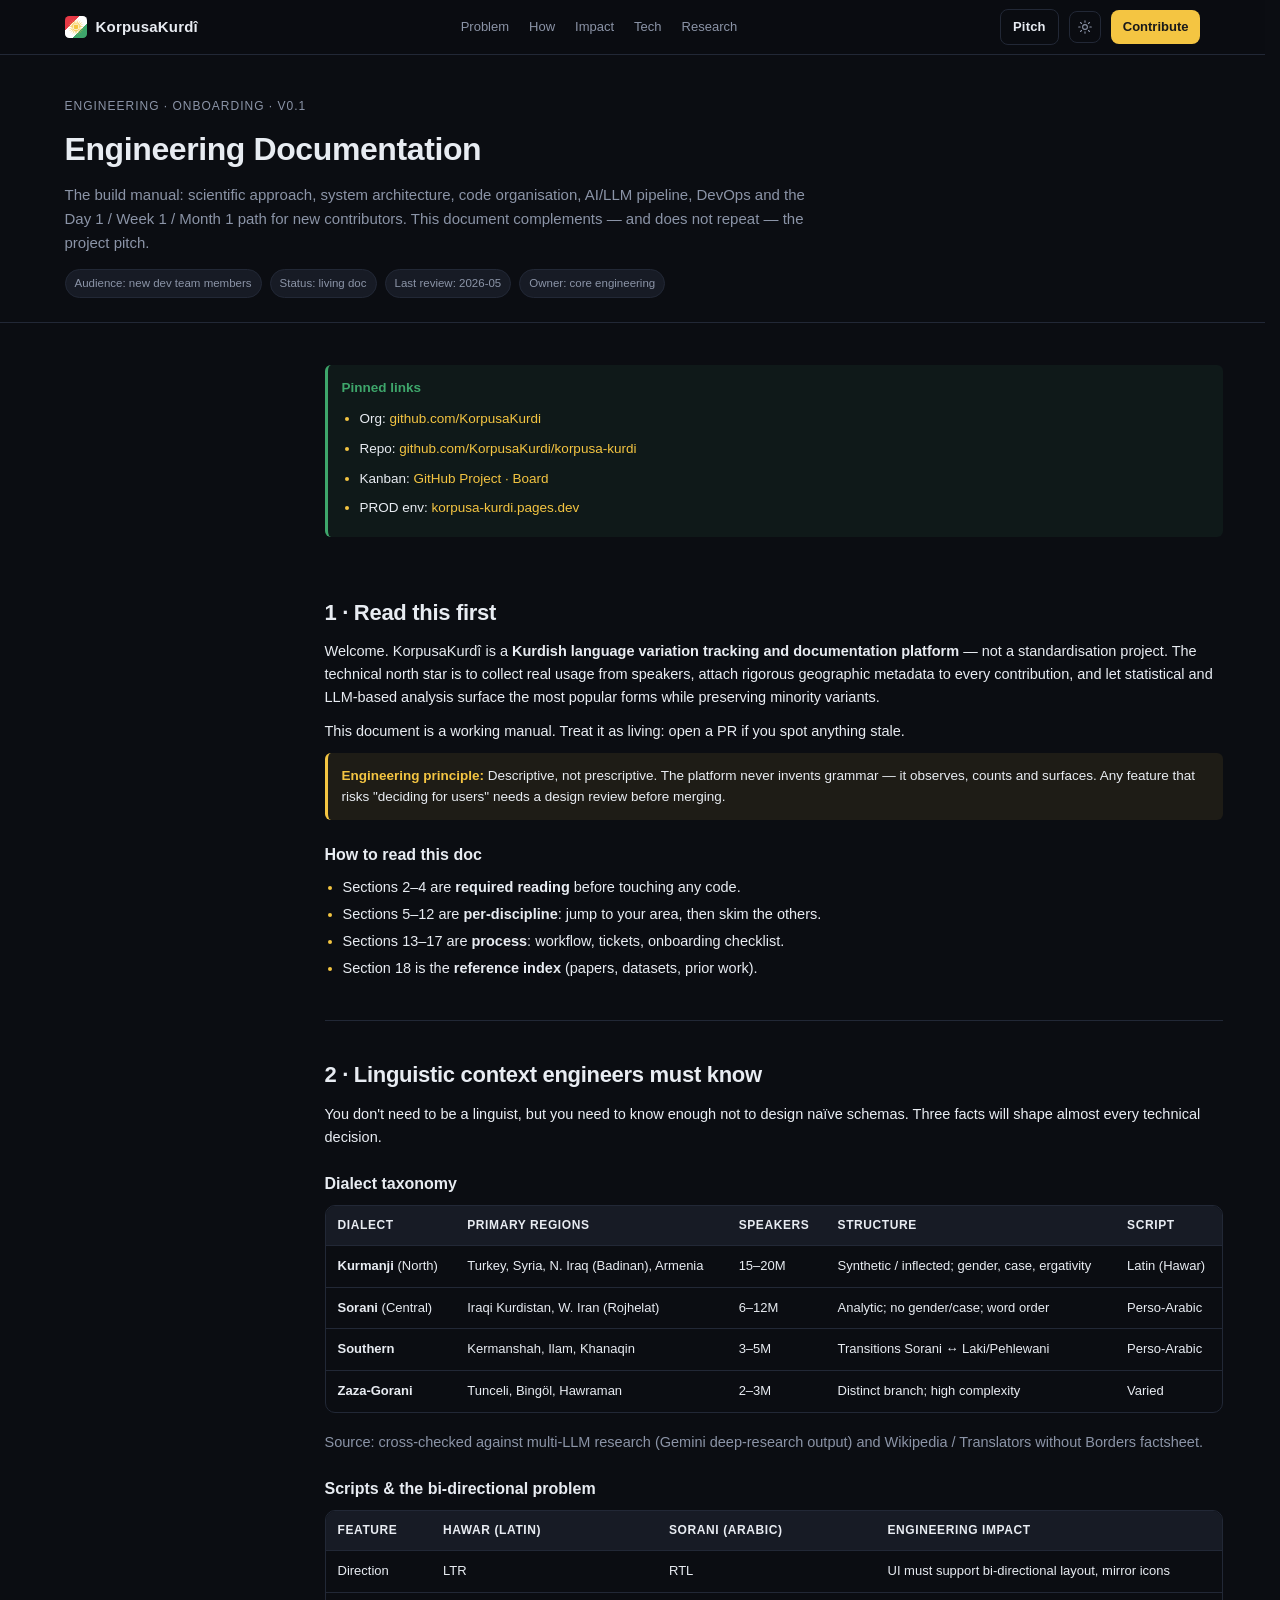
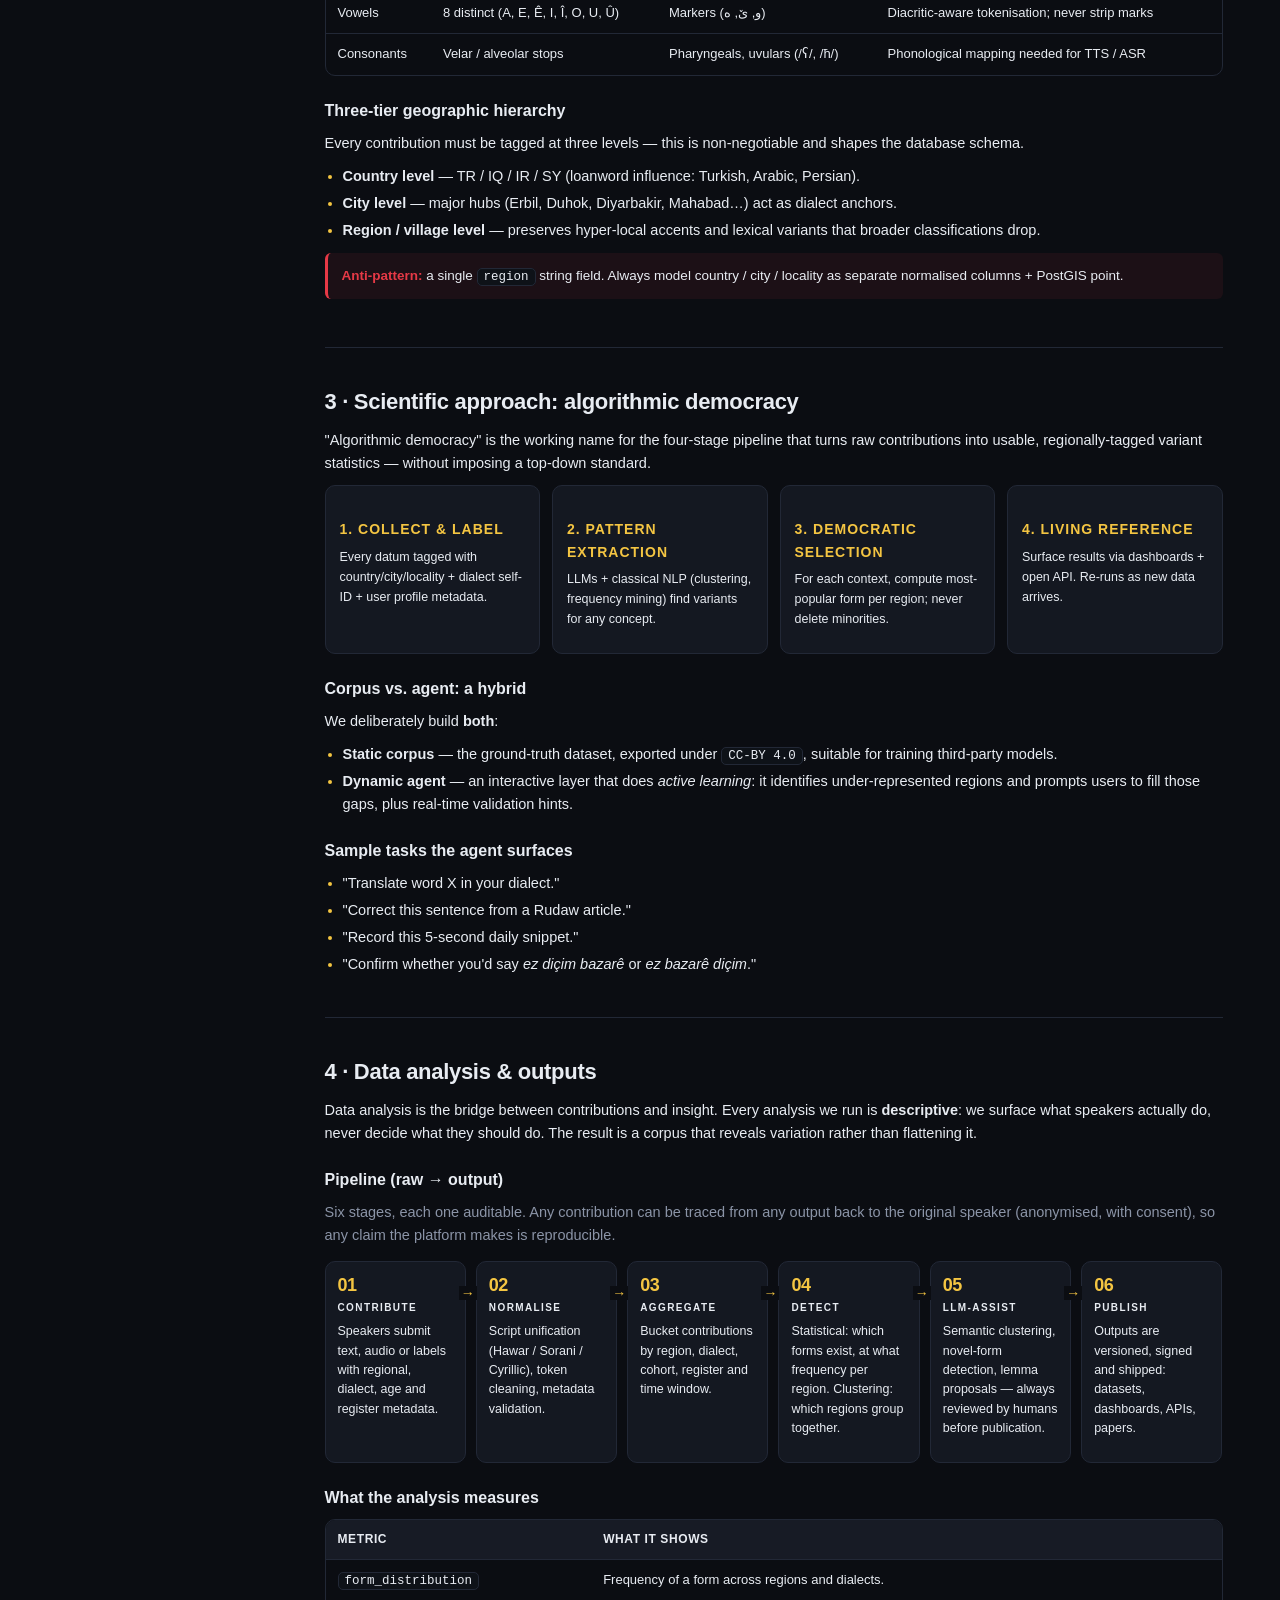
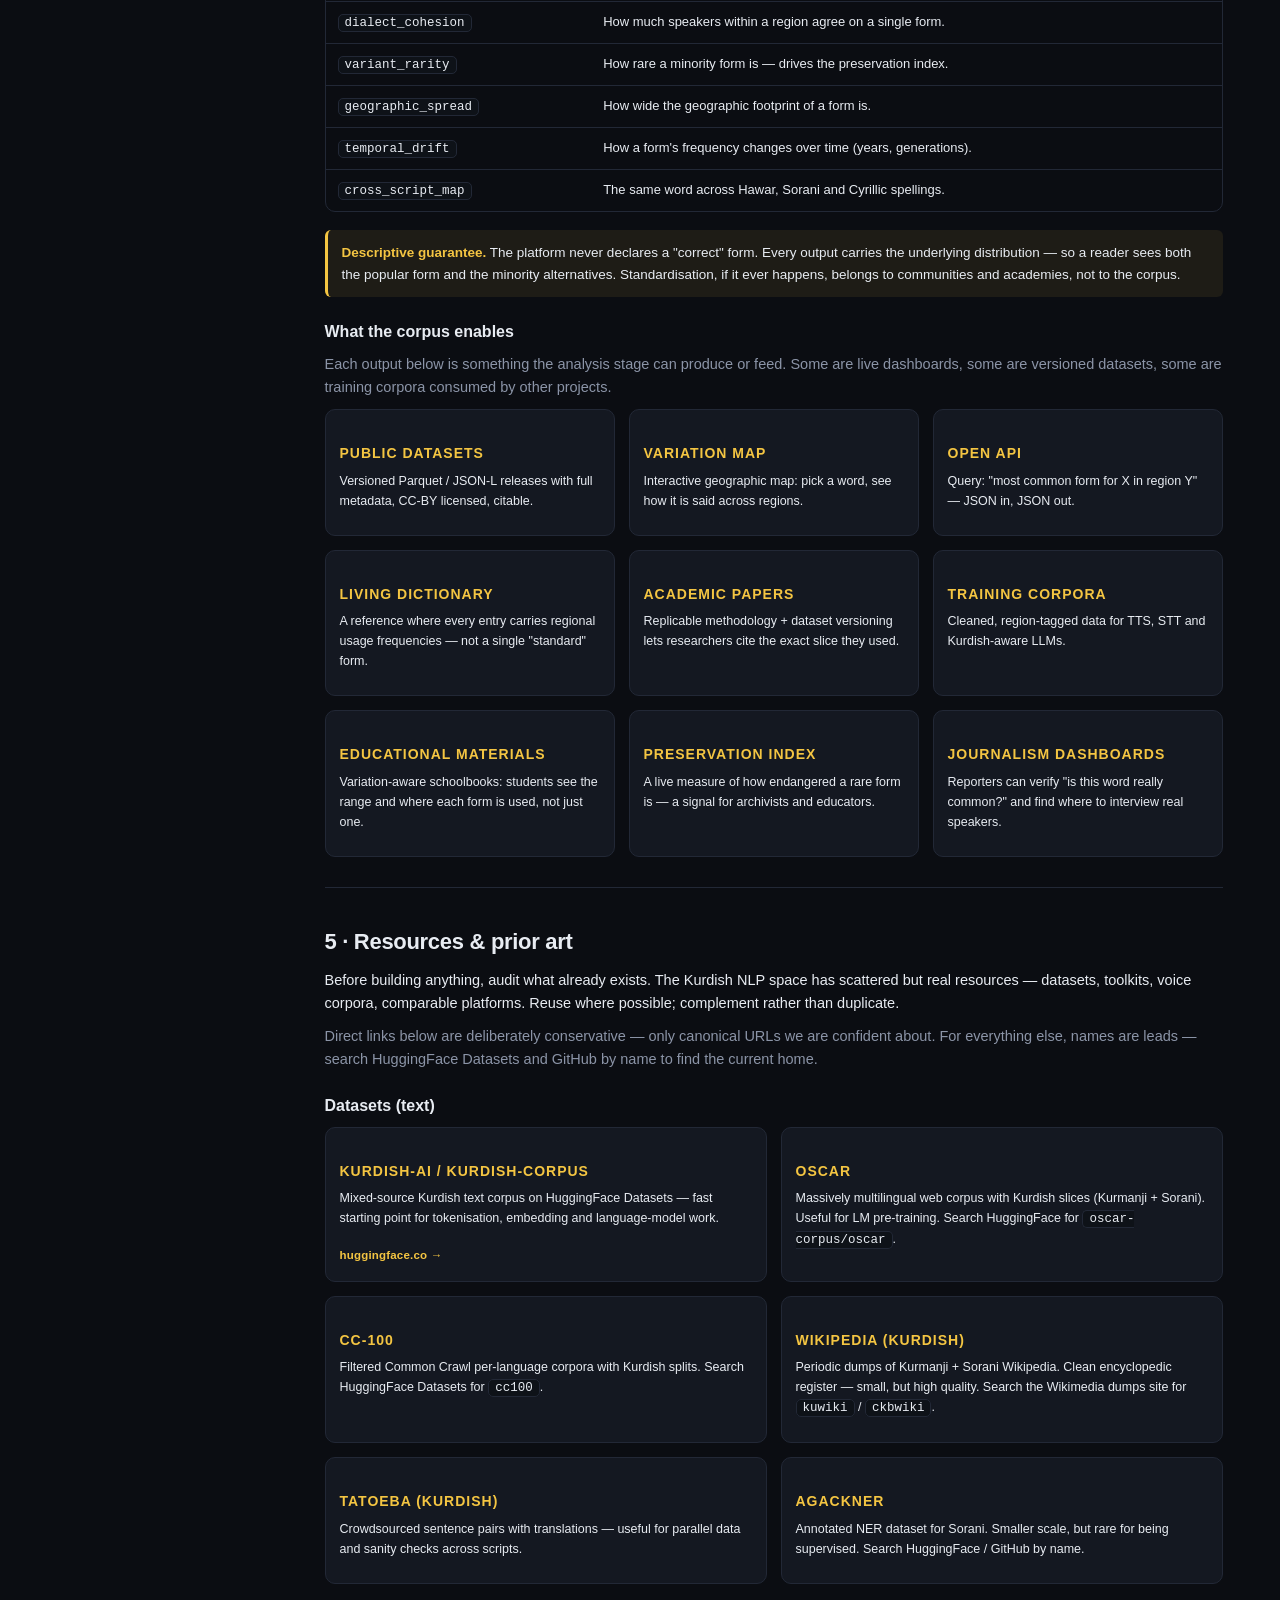
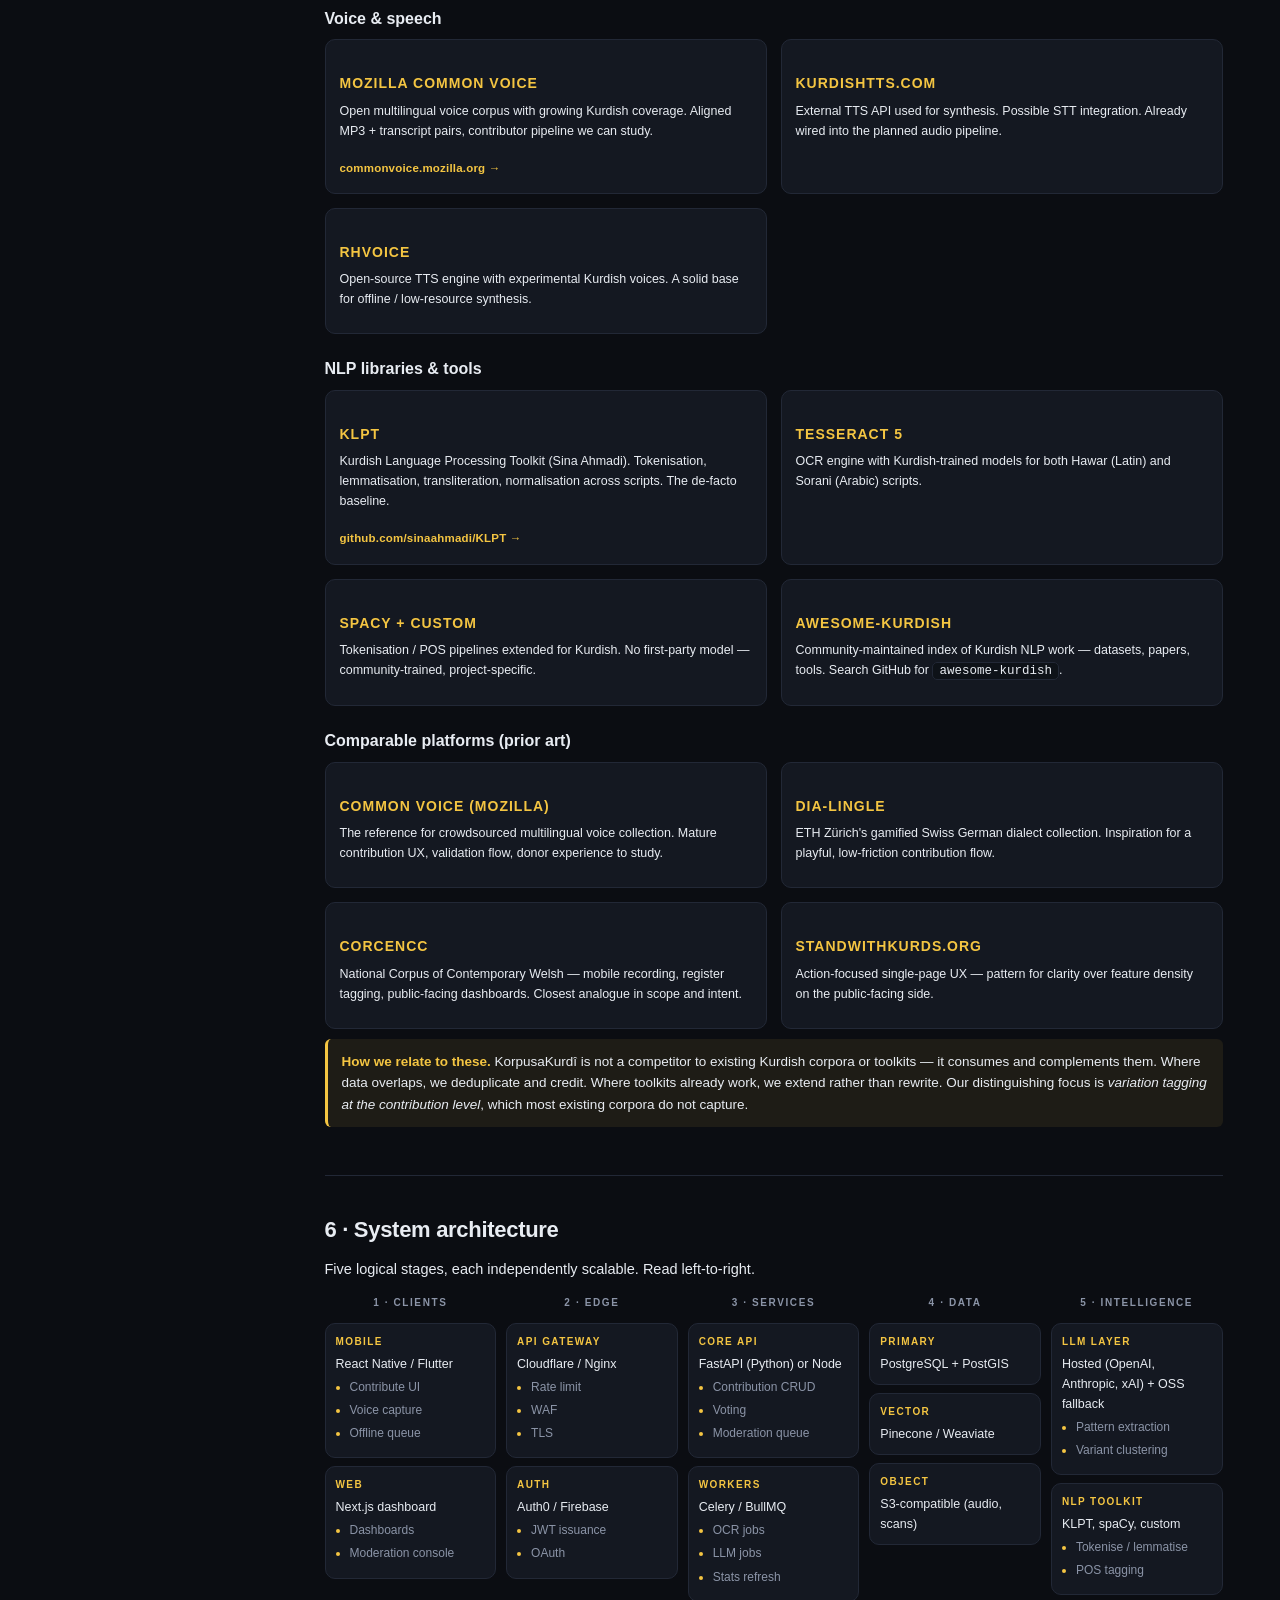
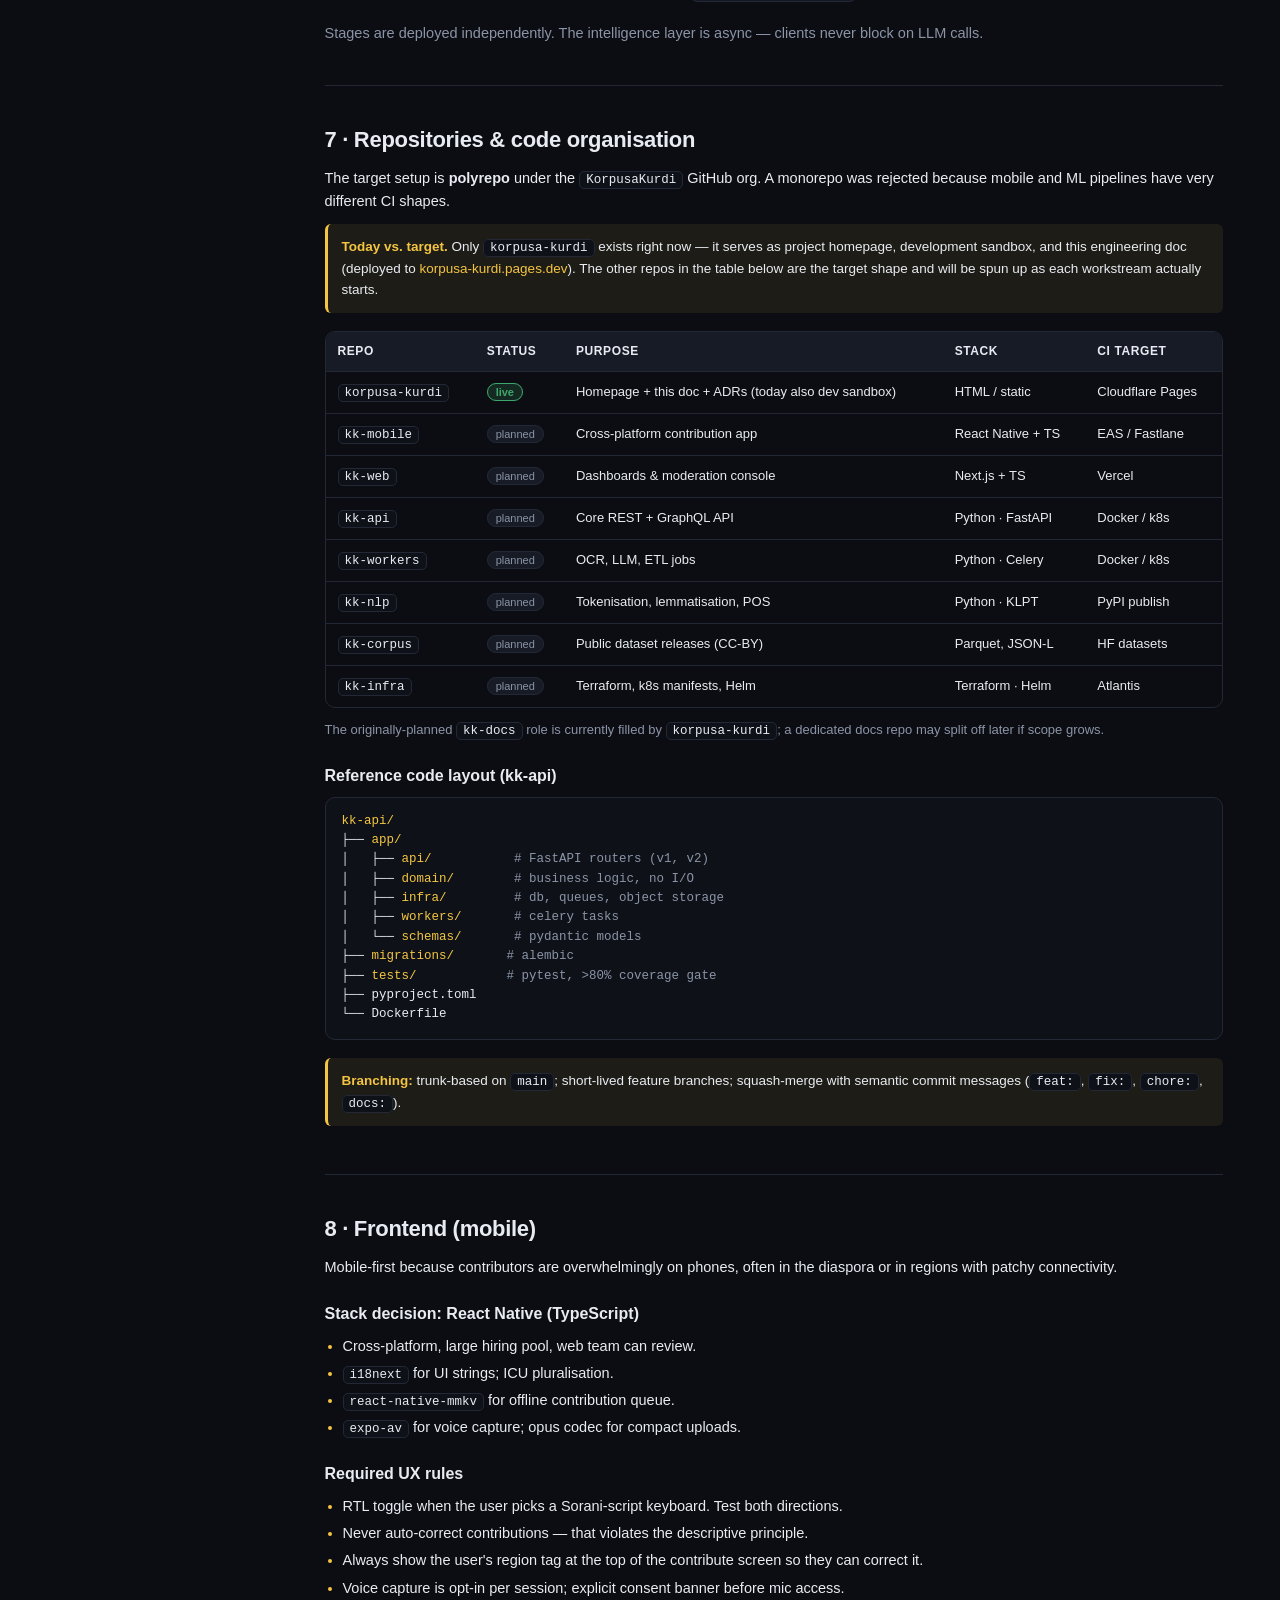
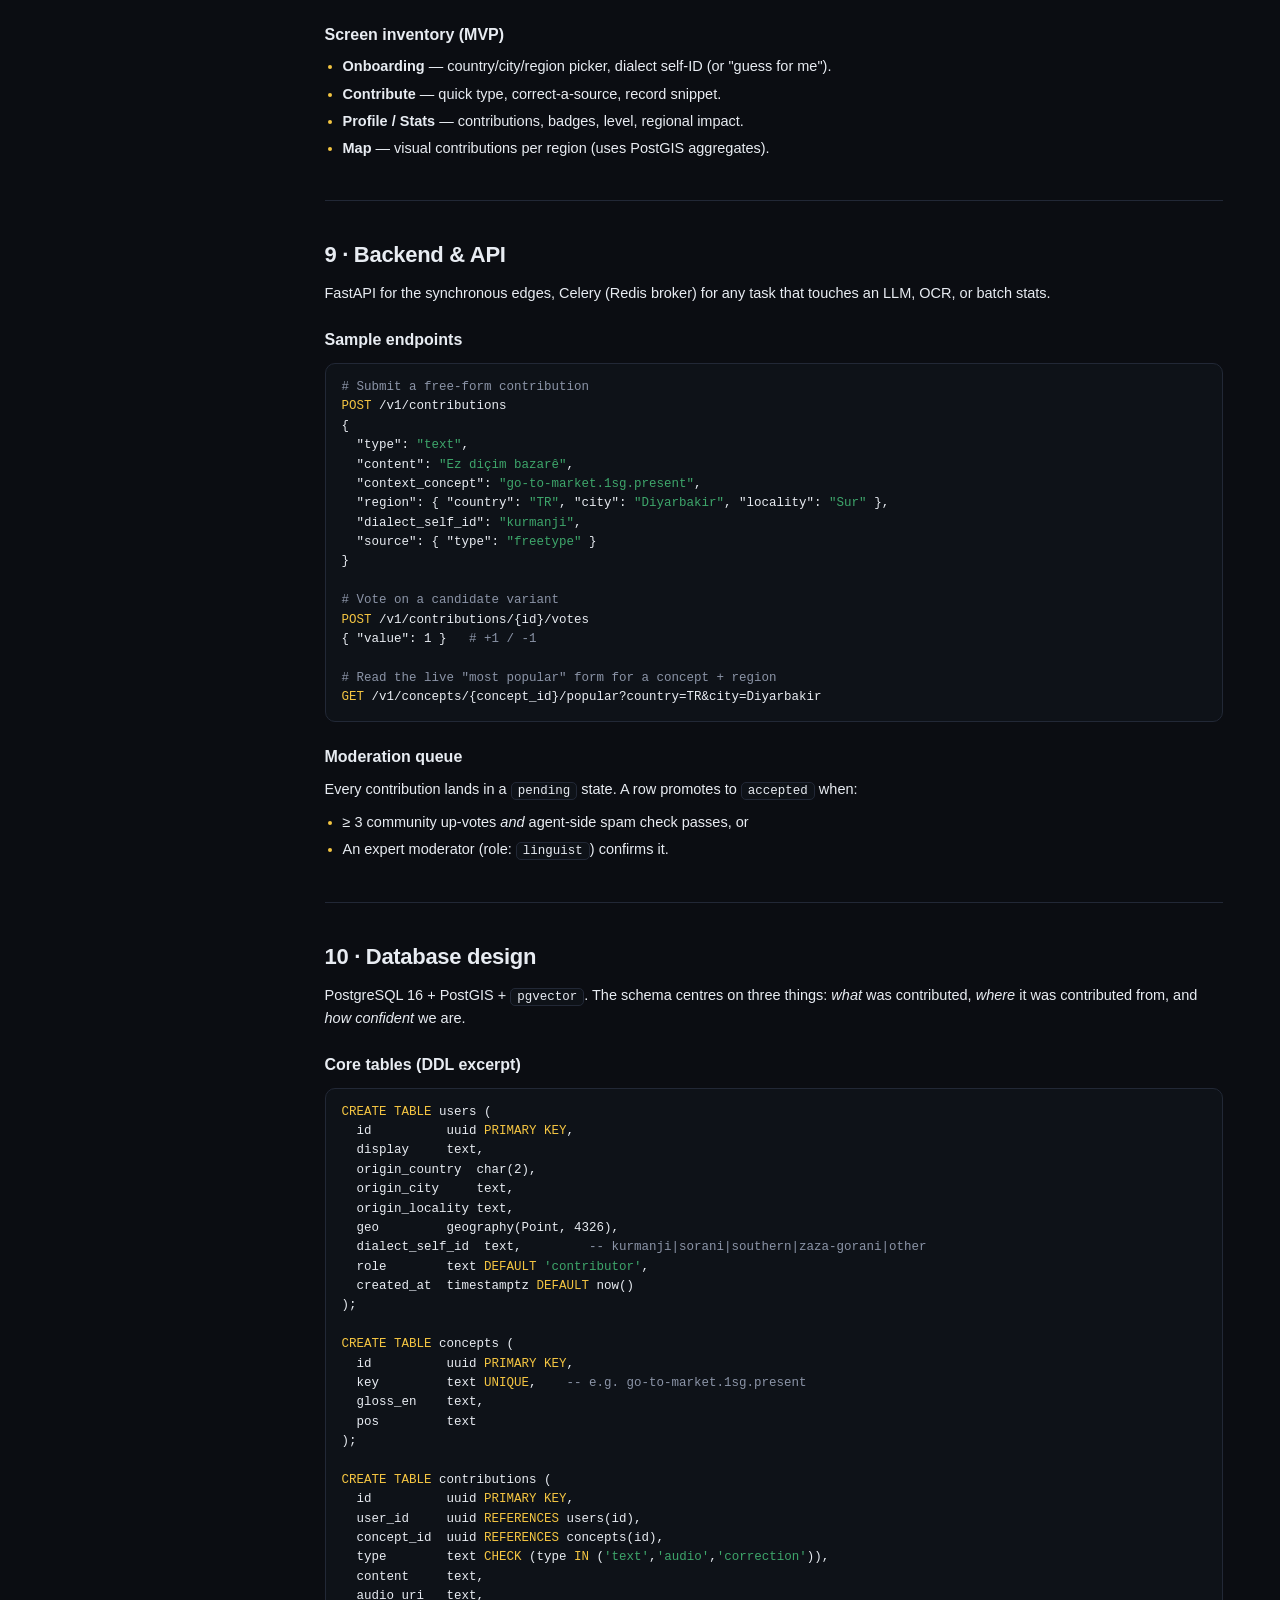
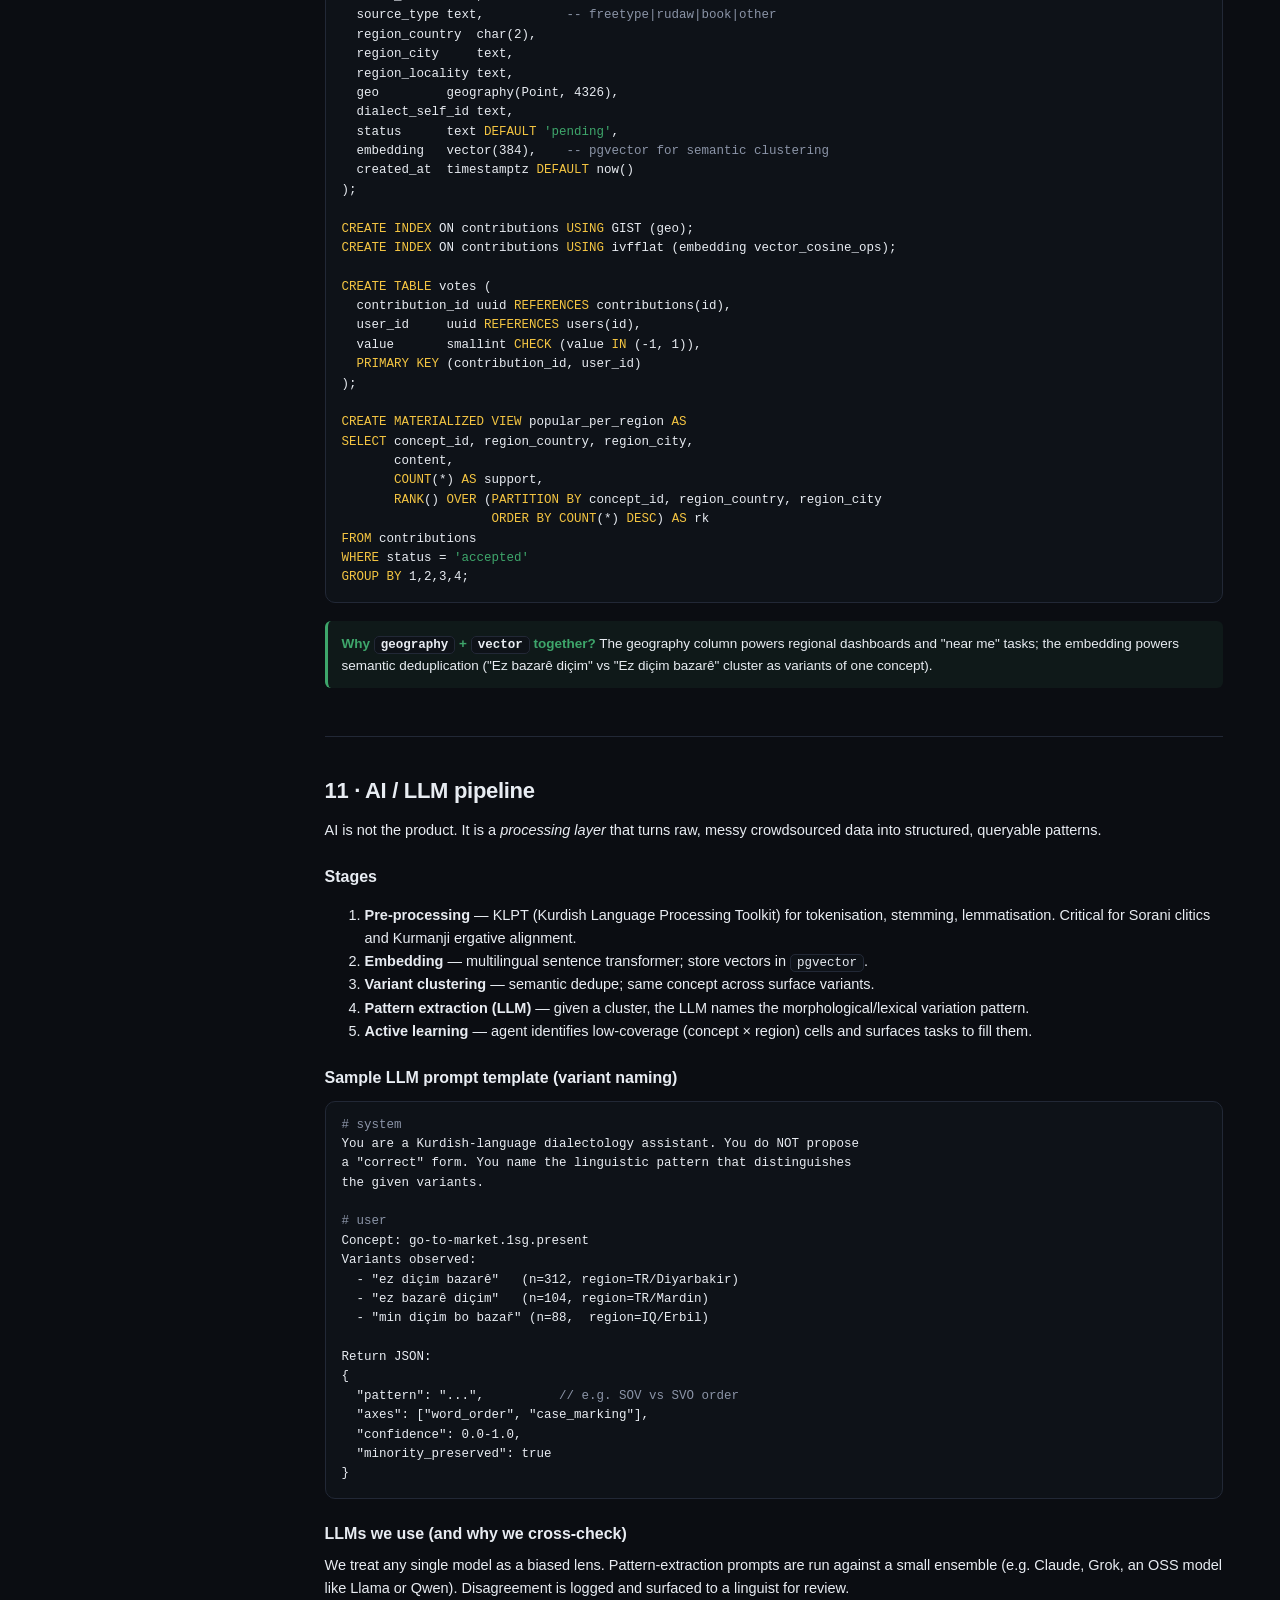
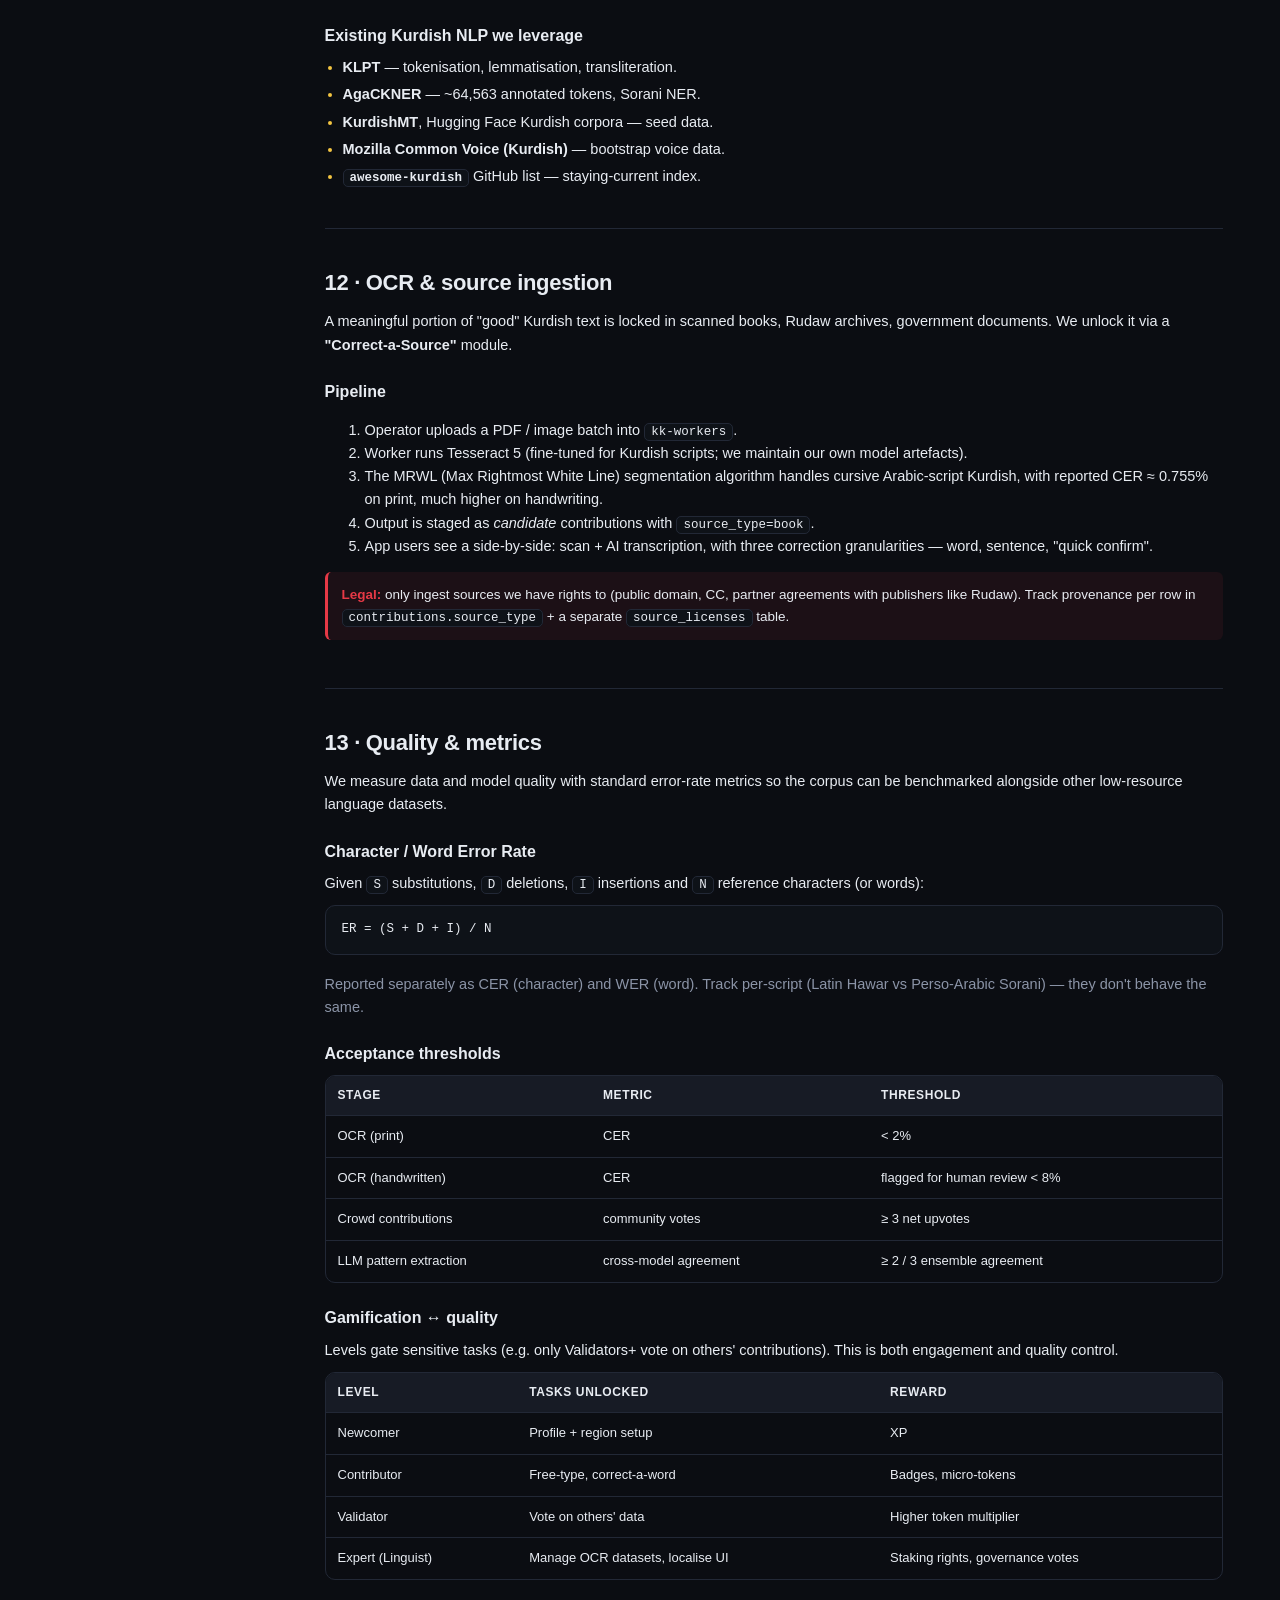
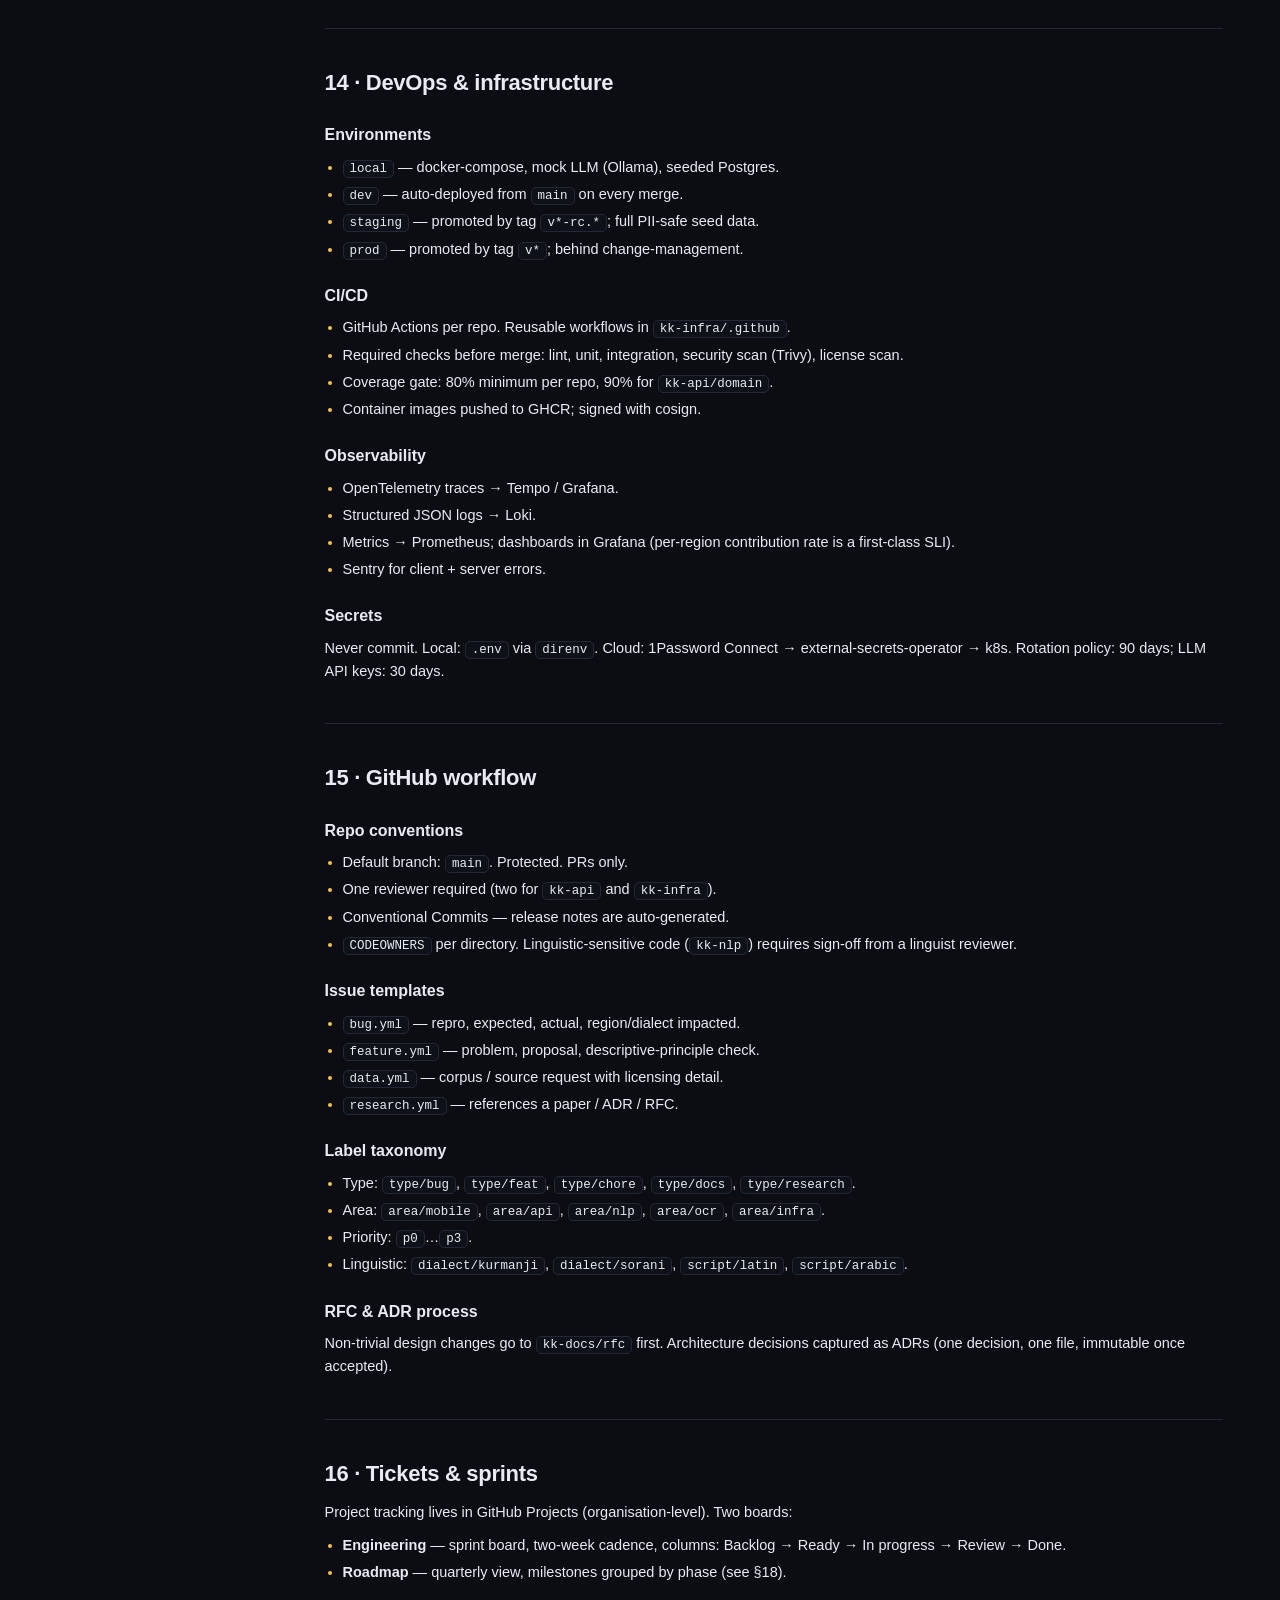
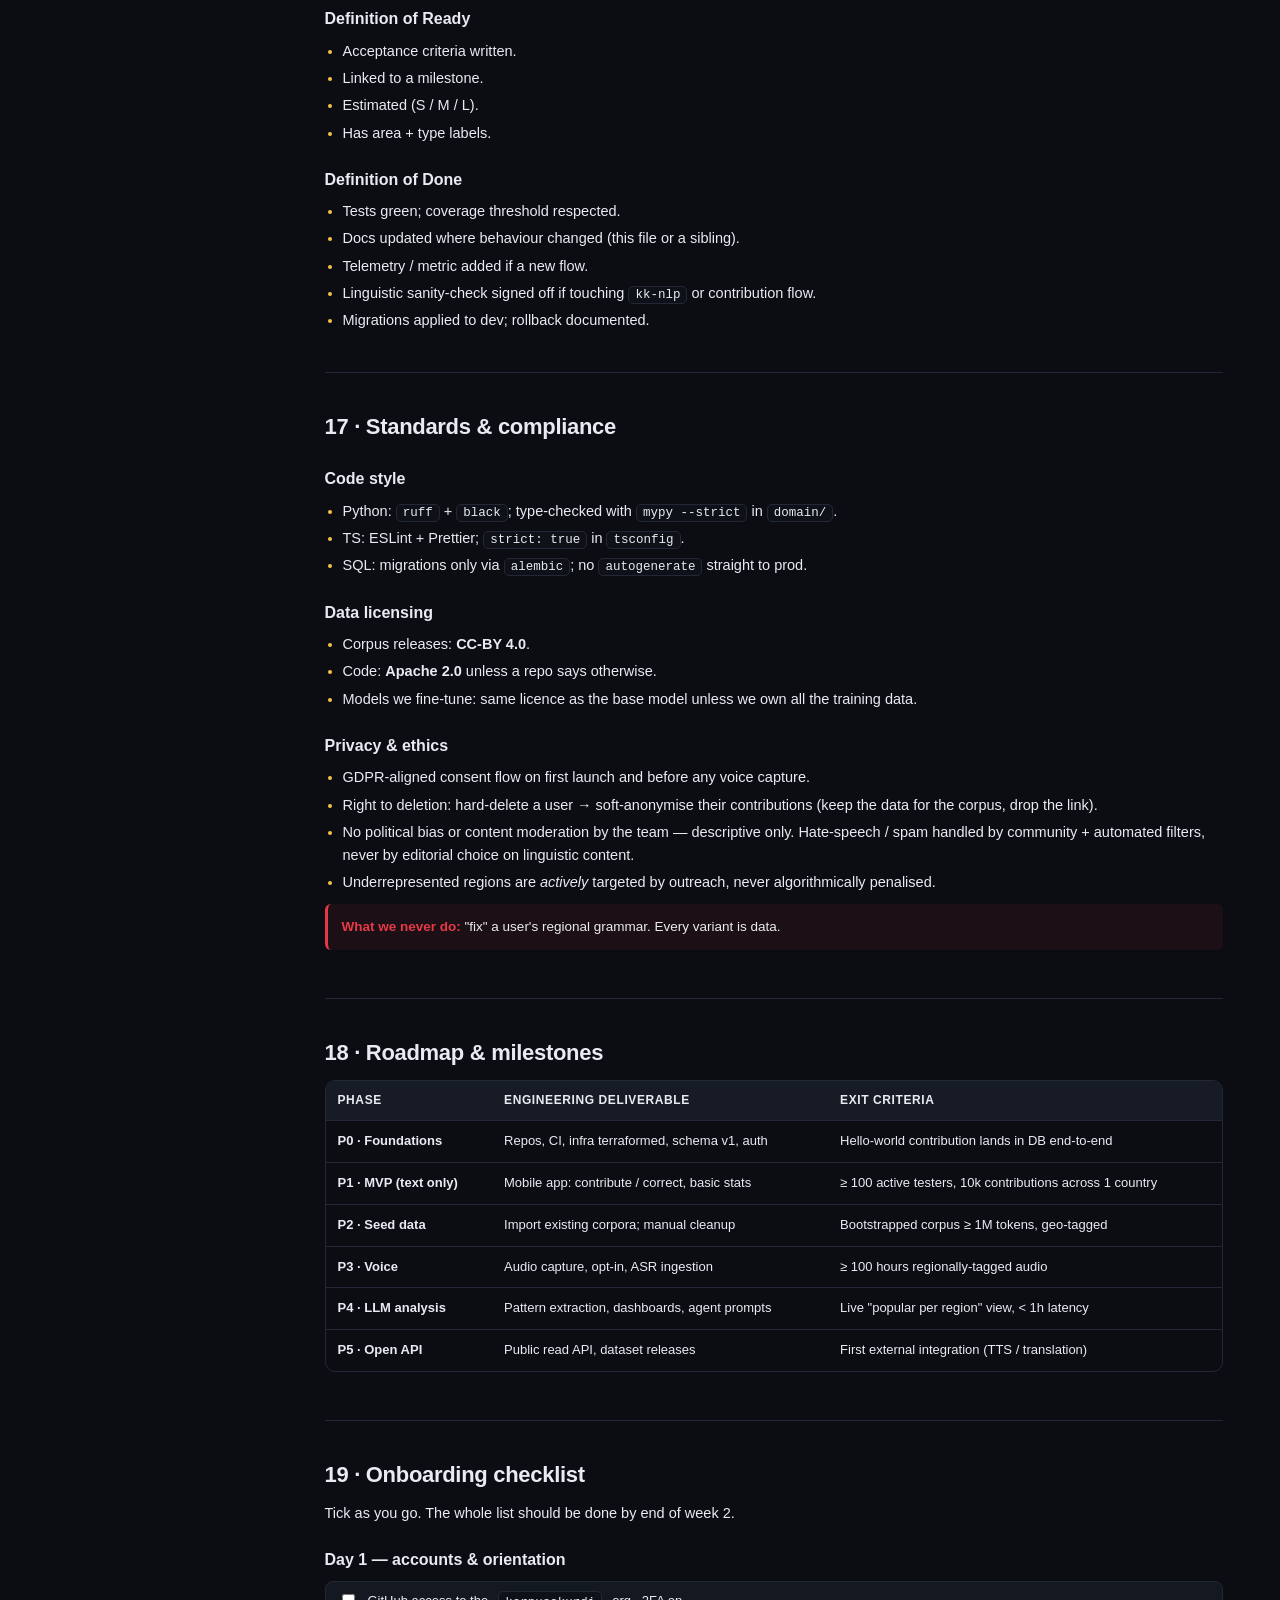
==== commit fcc99106: "mobile fix" ====
--- a/docs.html
+++ b/docs.html
@@ -19,7 +19,7 @@
   }
   *{box-sizing:border-box}
   html{scrollbar-gutter:stable}
-  html,body{margin:0;padding:0;background:var(--bg);color:var(--text);
+  html,body{margin:0;padding:0;background:var(--bg);color:var(--text);overflow-wrap:break-word;
     font-family:-apple-system,BlinkMacSystemFont,"Inter","Segoe UI",Roboto,sans-serif;
     font-size:14.5px;line-height:1.6;
     transition:background .25s ease,color .25s ease}
@@ -78,11 +78,21 @@
     border:1px solid var(--line);color:var(--muted)}
 
   .doc-body{display:grid;grid-template-columns:240px 1fr;gap:42px;padding:32px 0 60px;align-items:start}
+  .doc-body > main.content{min-width:0}
+  .doc-body > aside.toc{min-width:0}
 
   /* ---------- TOC ---------- */
   aside.toc{position:sticky;top:74px;align-self:start;font-size:13px;border-left:1px solid var(--line);padding-left:14px}
-  aside.toc .toc-title{font-size:11px;letter-spacing:1.6px;text-transform:uppercase;color:var(--accent);margin-bottom:10px;font-weight:700}
-  aside.toc ol{list-style:none;padding:0;margin:0;display:flex;flex-direction:column;gap:6px}
+  aside.toc details{margin:0}
+  aside.toc summary{display:flex;align-items:center;justify-content:space-between;cursor:pointer;user-select:none;
+    list-style:none;font-size:11px;letter-spacing:1.6px;text-transform:uppercase;color:var(--accent);font-weight:700;
+    padding:10px 12px;border:1px solid var(--line);border-radius:8px;background:var(--bg-soft);
+    transition:border-color .2s ease,background-color .2s ease}
+  aside.toc summary::-webkit-details-marker{display:none}
+  aside.toc summary::after{content:"▾";font-size:12px;color:var(--muted);transition:transform .25s ease}
+  aside.toc details[open] summary::after{transform:rotate(180deg)}
+  aside.toc summary:hover{border-color:color-mix(in srgb,var(--accent) 50%,var(--line))}
+  aside.toc ol{list-style:none;padding:0;margin:10px 0 0;display:flex;flex-direction:column;gap:6px}
   aside.toc ol a{color:var(--muted);display:block;padding:3px 0}
   aside.toc ol a:hover{color:var(--text);text-decoration:none}
   aside.toc ol li.sub a{padding-left:14px;font-size:12.5px}
@@ -100,7 +110,7 @@
   main.content ul li::marker{color:var(--accent)}
   main.content code{background:var(--code-bg);border:1px solid var(--line);
     padding:1px 6px;border-radius:5px;font-family:ui-monospace,SFMono-Regular,Menlo,Consolas,monospace;
-    font-size:12.5px;color:var(--text)}
+    font-size:12.5px;color:var(--text);overflow-wrap:anywhere;word-break:break-word}
 
   /* code block */
   pre.code{background:var(--code-bg);border:1px solid var(--line);border-radius:10px;
@@ -172,20 +182,41 @@
   footer{padding:24px 0 40px;color:var(--muted);font-size:12.5px;border-top:1px solid var(--line)}
   .foot{display:flex;justify-content:space-between;align-items:center;flex-wrap:wrap;gap:10px}
 
+  /* desktop: TOC summary hidden, list always visible regardless of [open] */
+  @media (min-width: 981px){
+    aside.toc summary{display:none}
+    aside.toc details > ol{display:flex !important}
+    aside.toc details > ol{margin-top:0}
+  }
+
   @media (max-width: 980px){
-    .doc-body{grid-template-columns:1fr}
-    aside.toc{position:relative;top:auto;border-left:none;border-top:1px solid var(--line);padding-left:0;padding-top:14px;margin-top:8px}
+    .doc-body{grid-template-columns:1fr;gap:18px;padding:22px 0 50px}
+    aside.toc{position:sticky;top:54px;z-index:20;background:var(--bg);
+      border-left:none;border-top:none;padding-left:0;padding-top:0;margin:0 0 8px;
+      padding-bottom:8px}
+    aside.toc::after{content:"";position:absolute;left:0;right:0;bottom:0;height:14px;
+      background:linear-gradient(to bottom,var(--bg),transparent);pointer-events:none}
+    aside.toc details[open] > ol{max-height:60vh;overflow-y:auto;padding-right:6px}
     .arch{grid-template-columns:repeat(2,1fr)}
     .grid-3,.grid-4{grid-template-columns:1fr 1fr}
     .flow{grid-template-columns:repeat(3,1fr)}
     .flow-step:nth-child(3n)::after{display:none}
   }
   @media (max-width: 540px){
+    .wrap{padding:0 16px}
     nav ul{display:none}
     .grid-2,.grid-3,.grid-4{grid-template-columns:1fr}
-    .doc-head h1{font-size:26px}
+    .doc-head{padding:24px 0 18px}
+    .doc-head h1{font-size:24px}
+    .doc-head p{font-size:14px}
+    main.content h2{font-size:19px}
+    main.content h3{font-size:15px}
+    main.content section{padding:14px 0 22px}
     .flow{grid-template-columns:1fr}
     .flow-step::after{display:none}
+    .tbl{font-size:12px}
+    .tbl th,.tbl td{padding:6px 8px}
+    .arch{grid-template-columns:1fr}
   }
 </style>
 </head>
@@ -237,9 +268,10 @@
 
 <!-- ===================== TOC ===================== -->
 <aside class="toc">
-  <div class="toc-title">Contents</div>
-  <ol>
-    <li><a href="#read-this-first">1 · Read this first</a></li>
+  <details>
+    <summary>Contents</summary>
+    <ol>
+      <li><a href="#read-this-first">1 · Read this first</a></li>
     <li><a href="#linguistic-context">2 · Linguistic context</a></li>
     <li><a href="#scientific-approach">3 · Scientific approach</a></li>
     <li><a href="#data-analysis">4 · Data analysis &amp; outputs</a></li>
@@ -259,7 +291,8 @@
     <li><a href="#roadmap">18 · Roadmap &amp; milestones</a></li>
     <li><a href="#onboarding">19 · Onboarding checklist</a></li>
     <li><a href="#appendix">20 · Appendix &amp; references</a></li>
-  </ol>
+    </ol>
+  </details>
 </aside>
 
 <!-- ===================== CONTENT ===================== -->
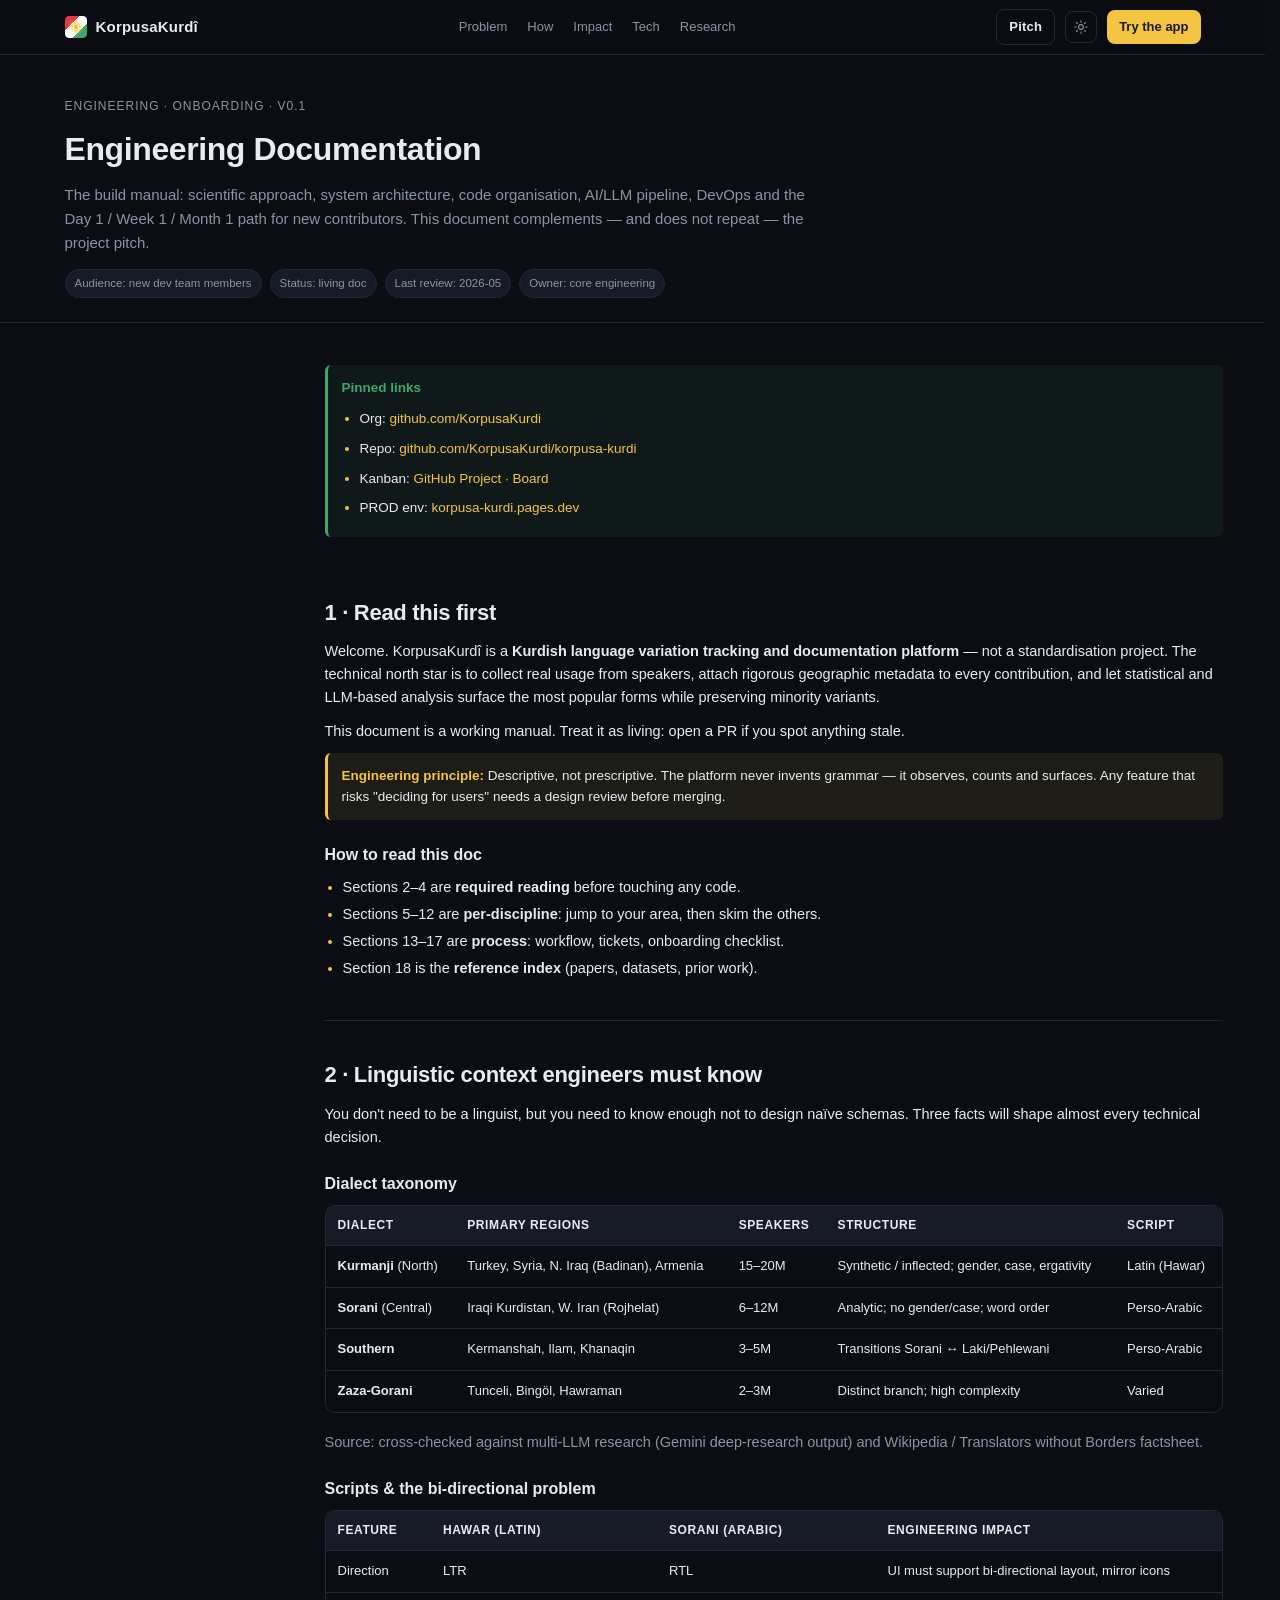
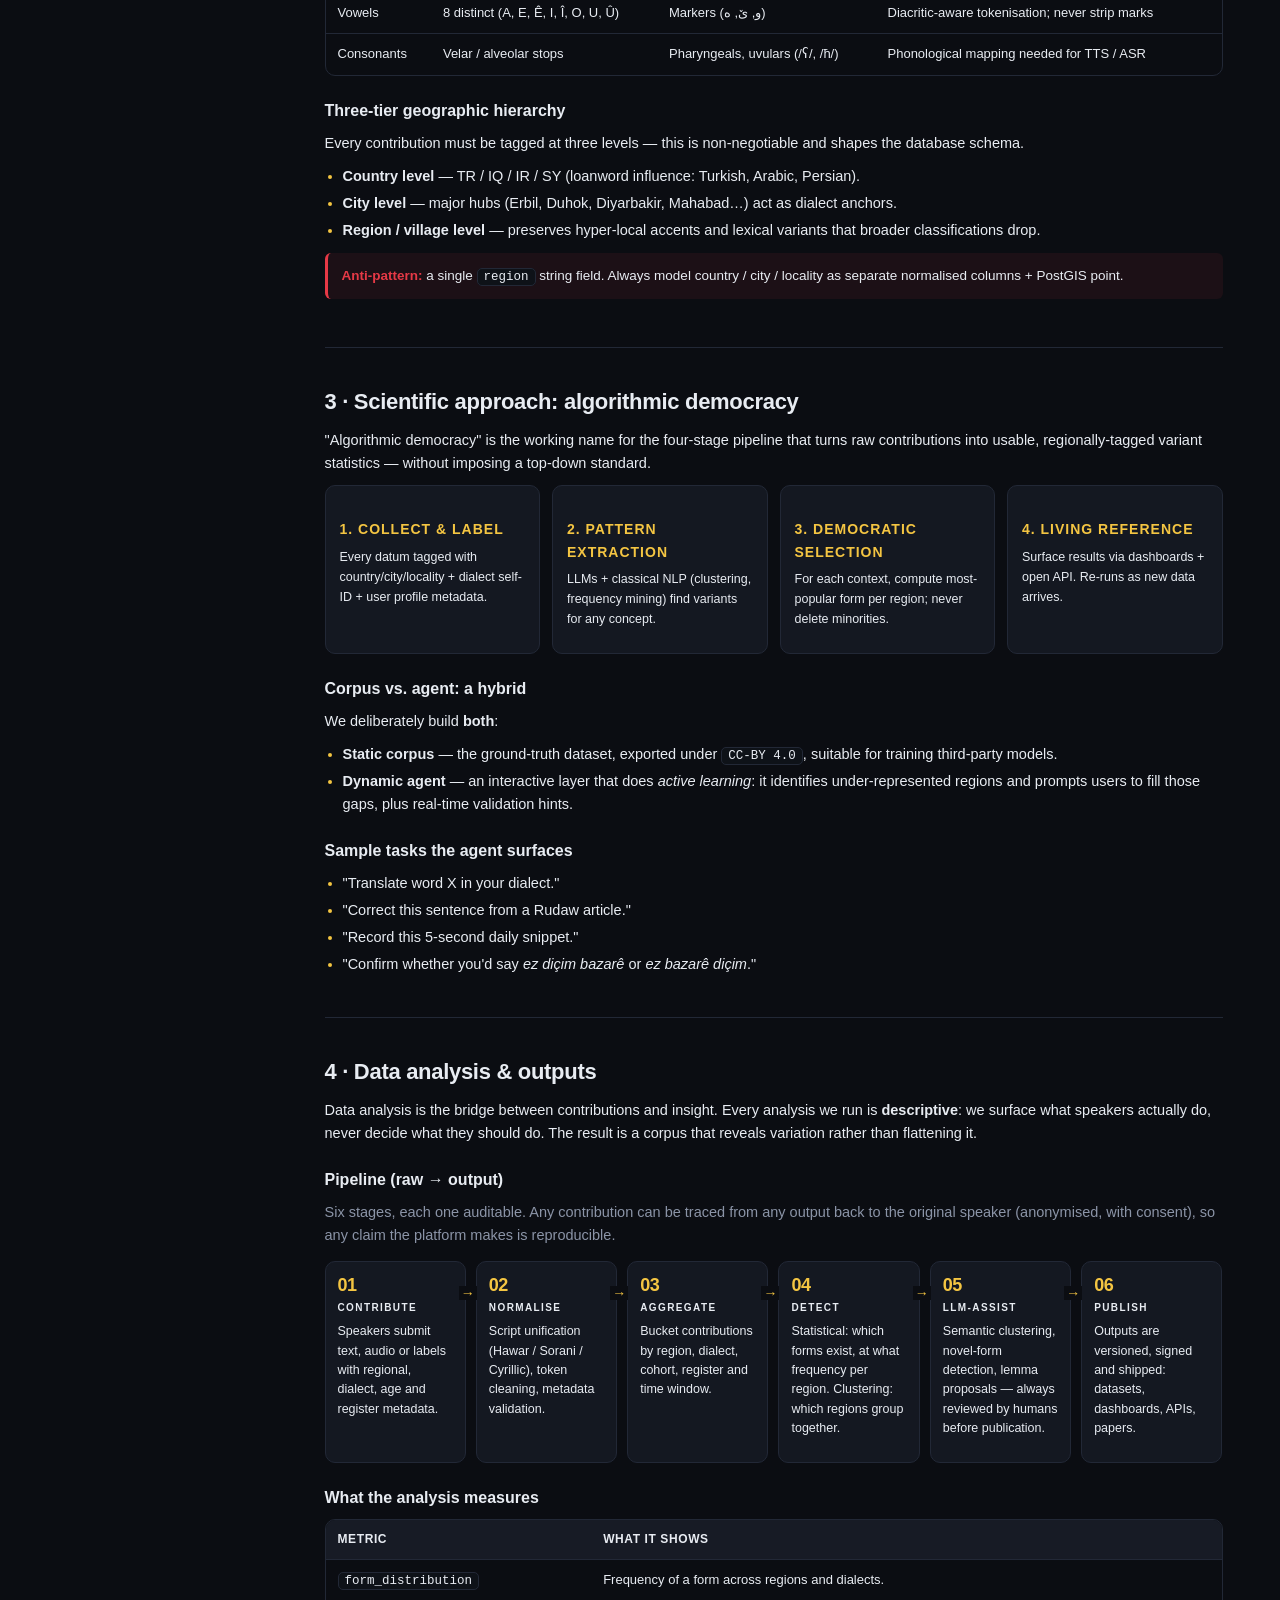
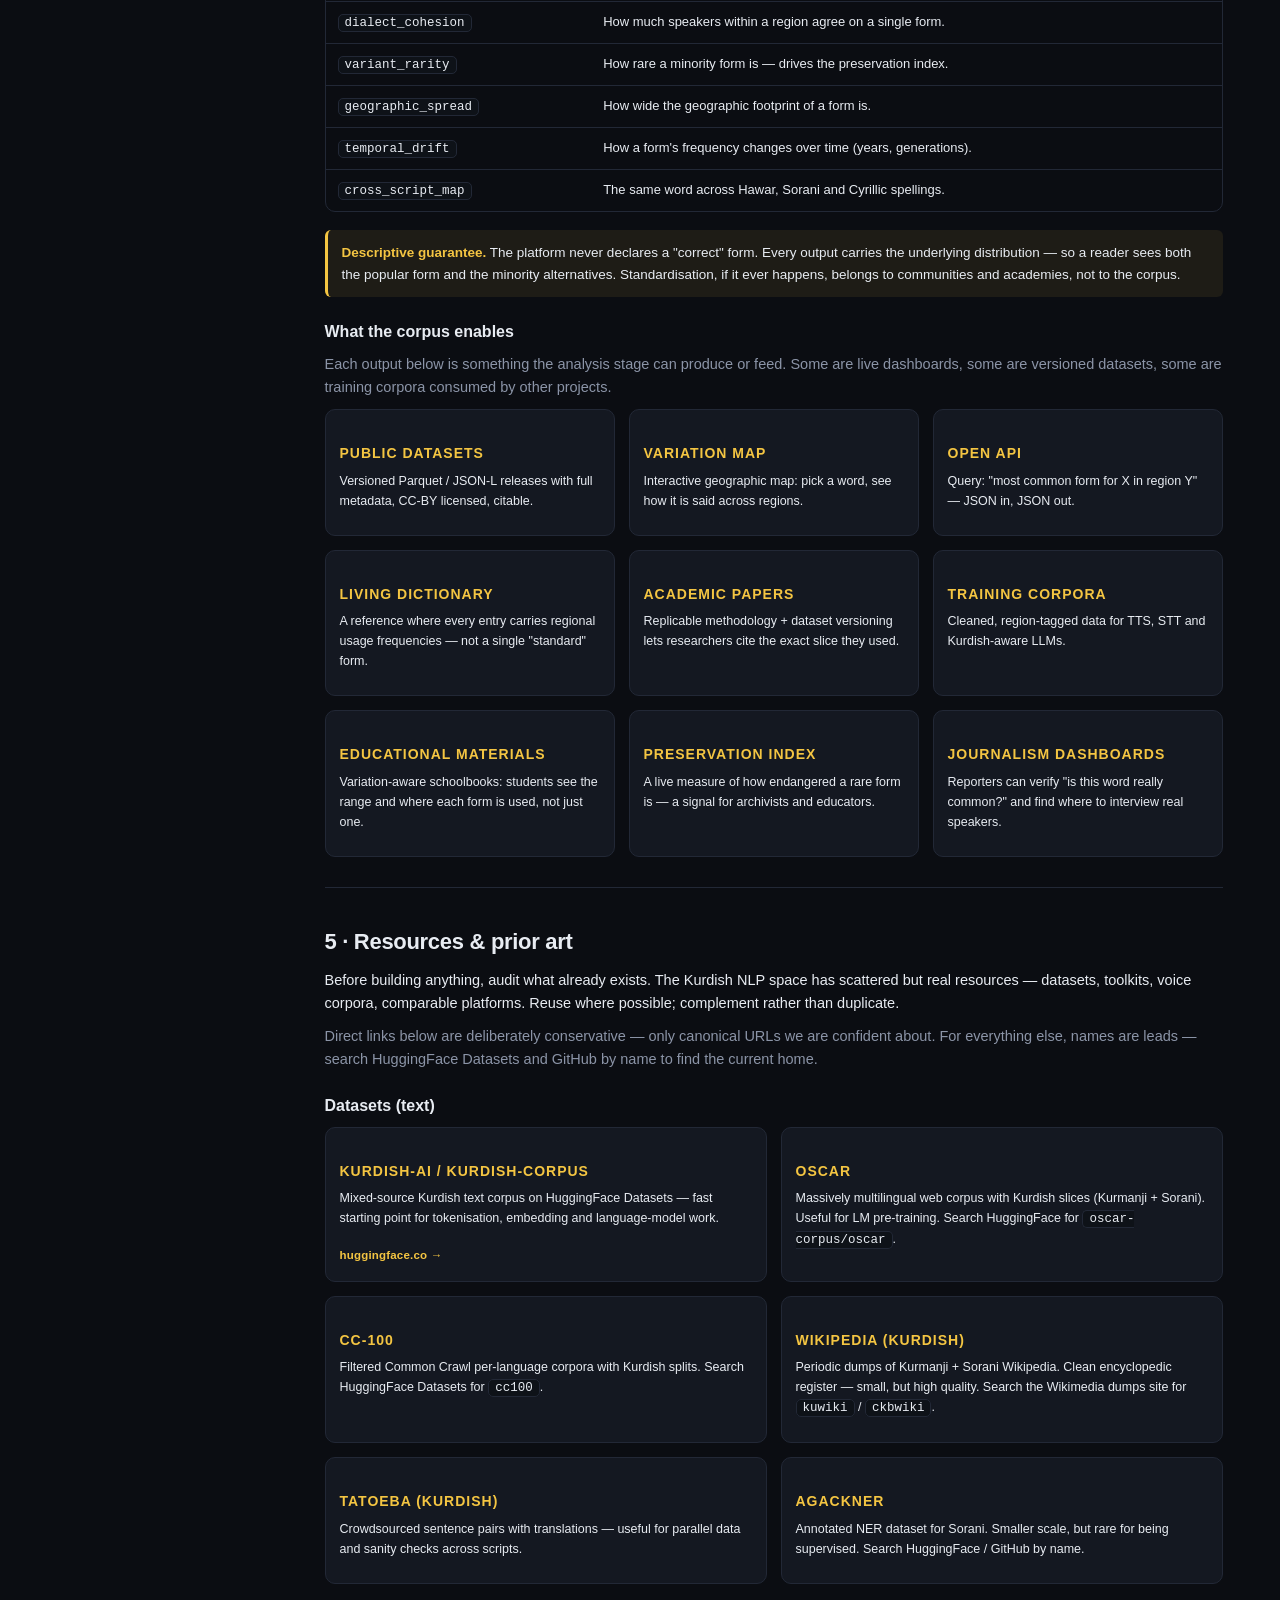
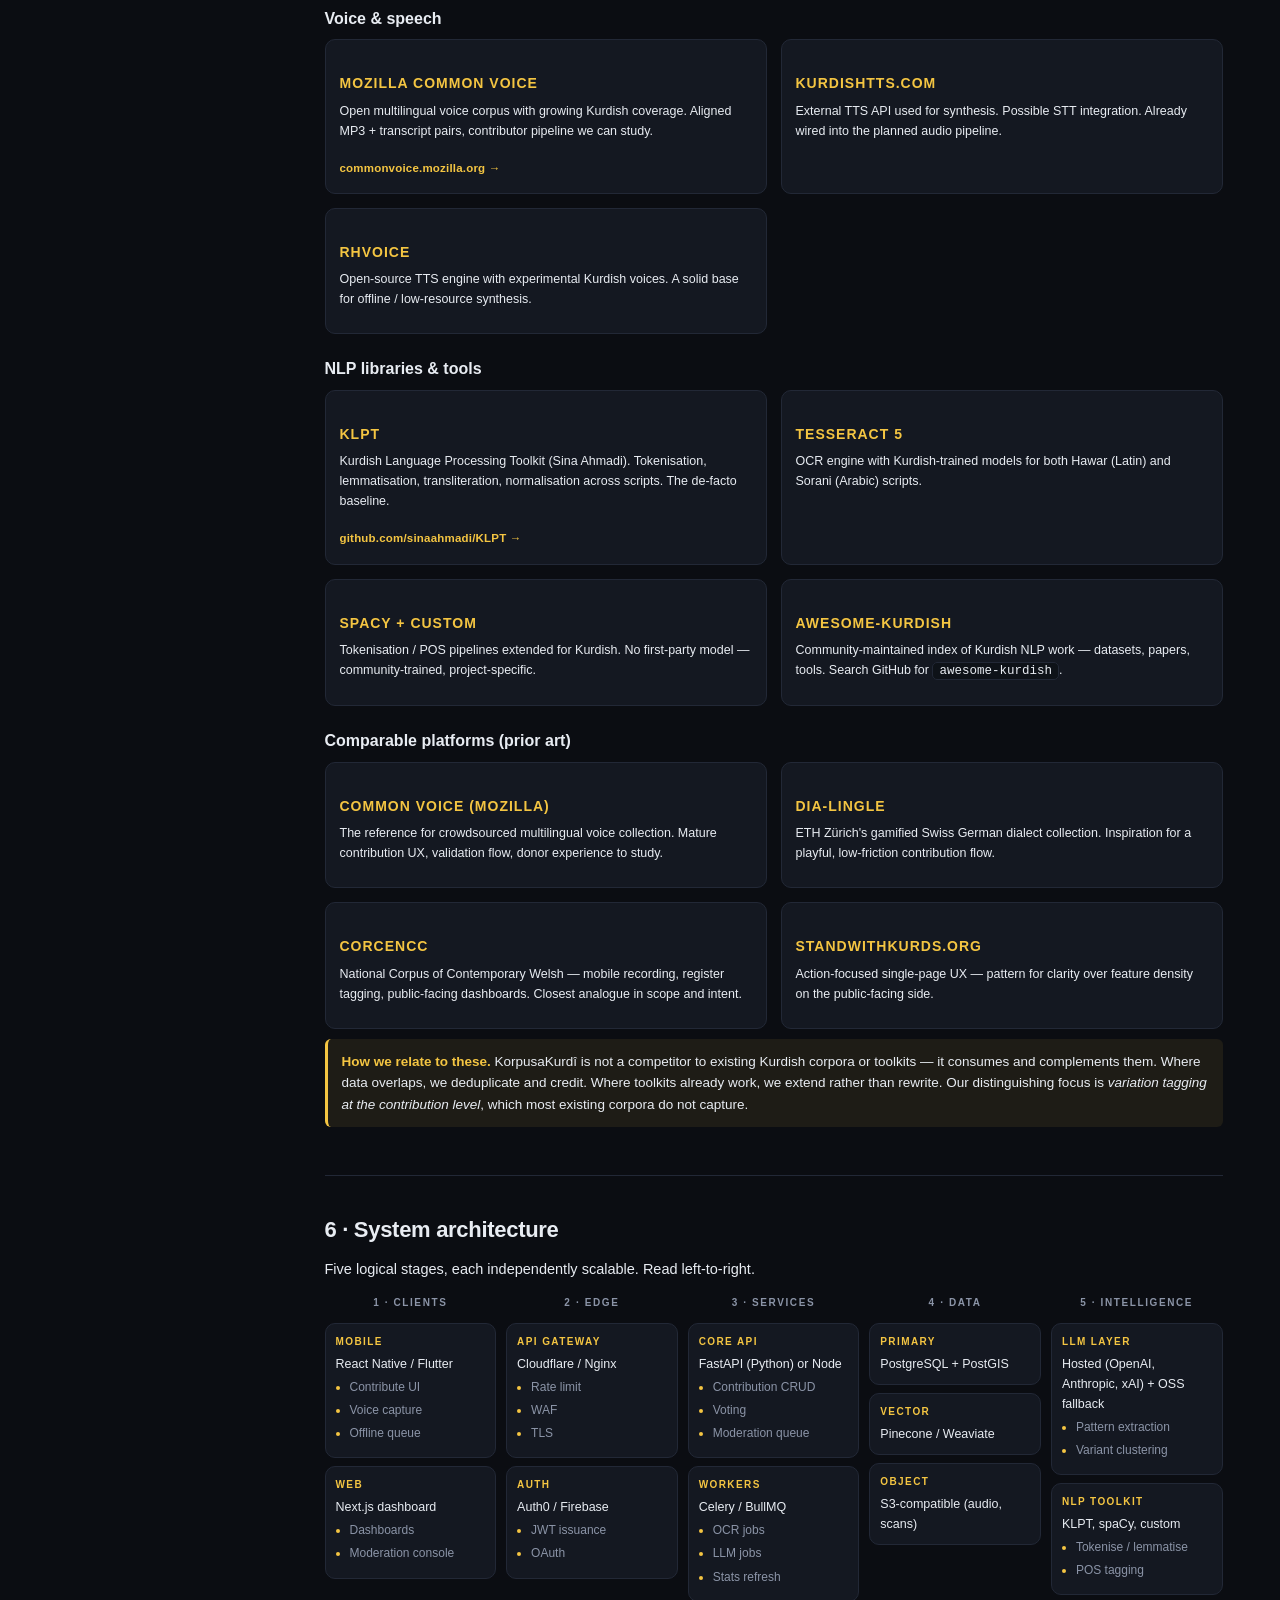
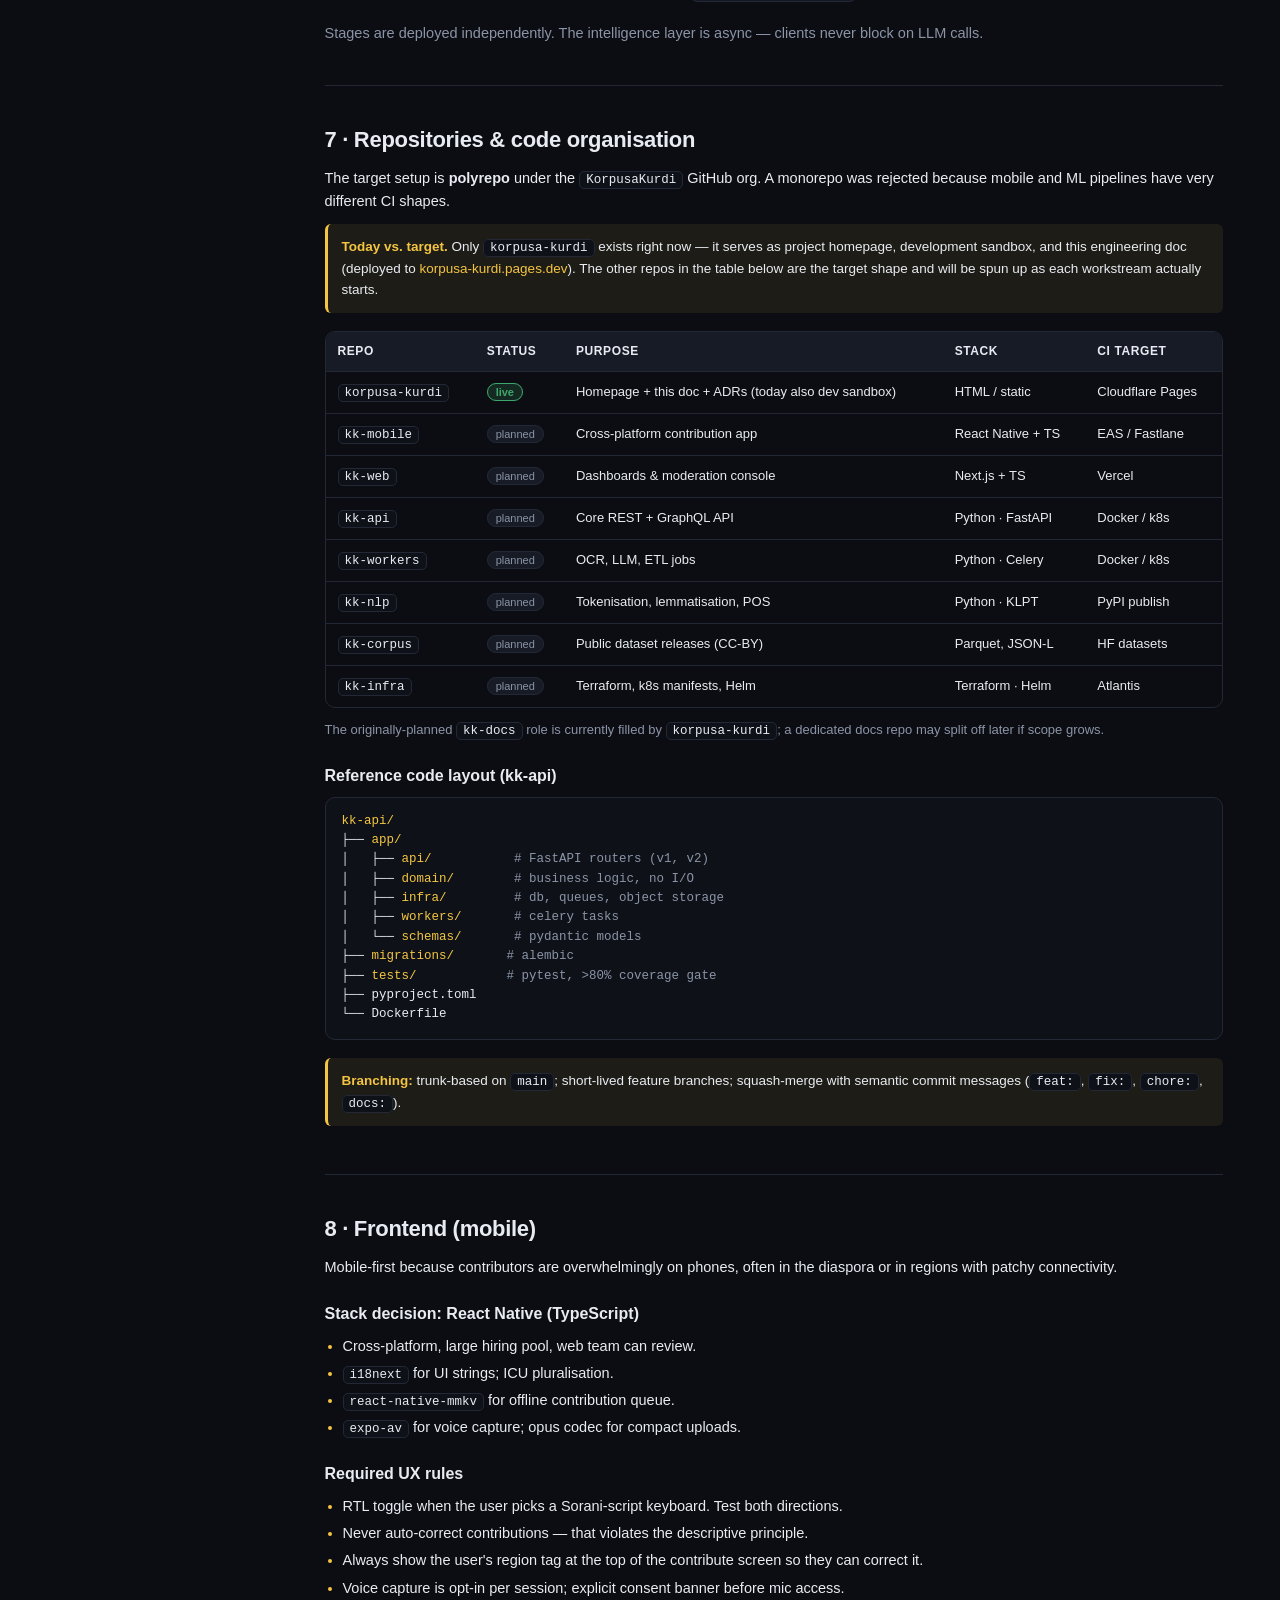
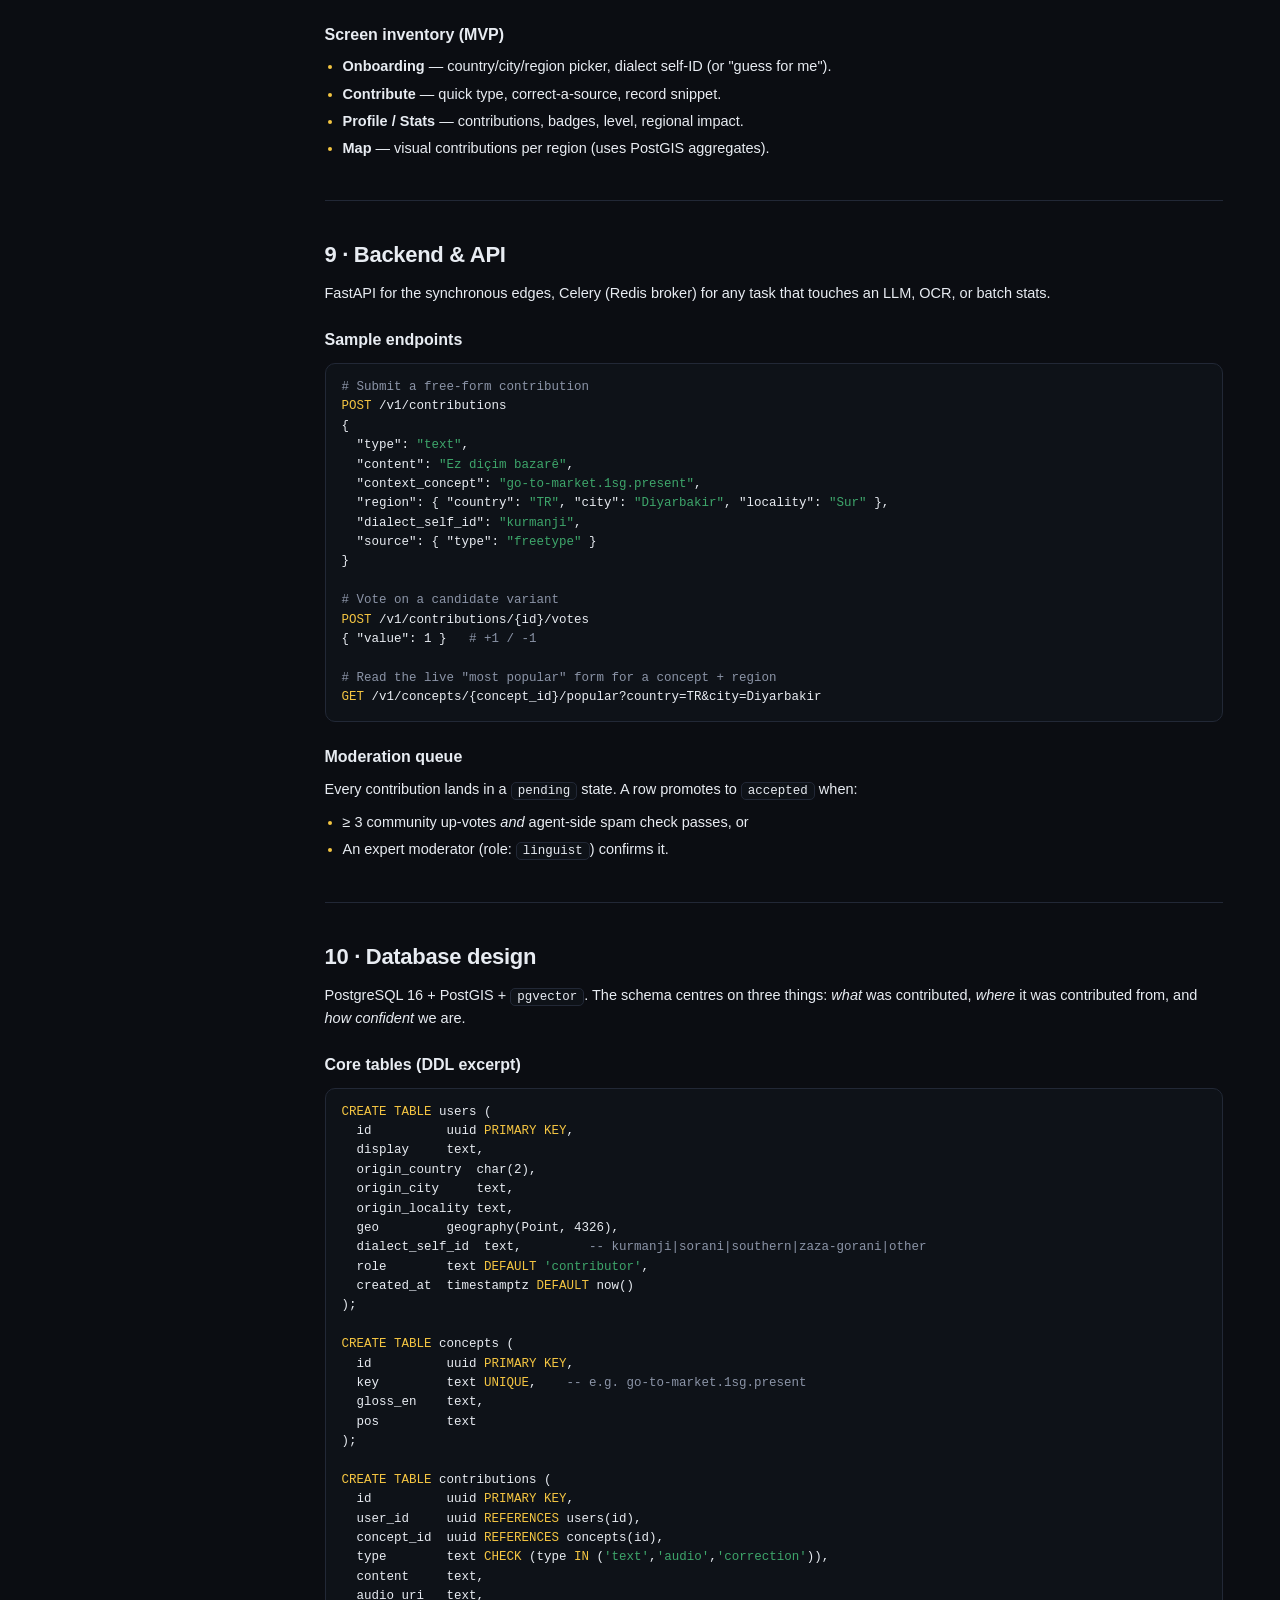
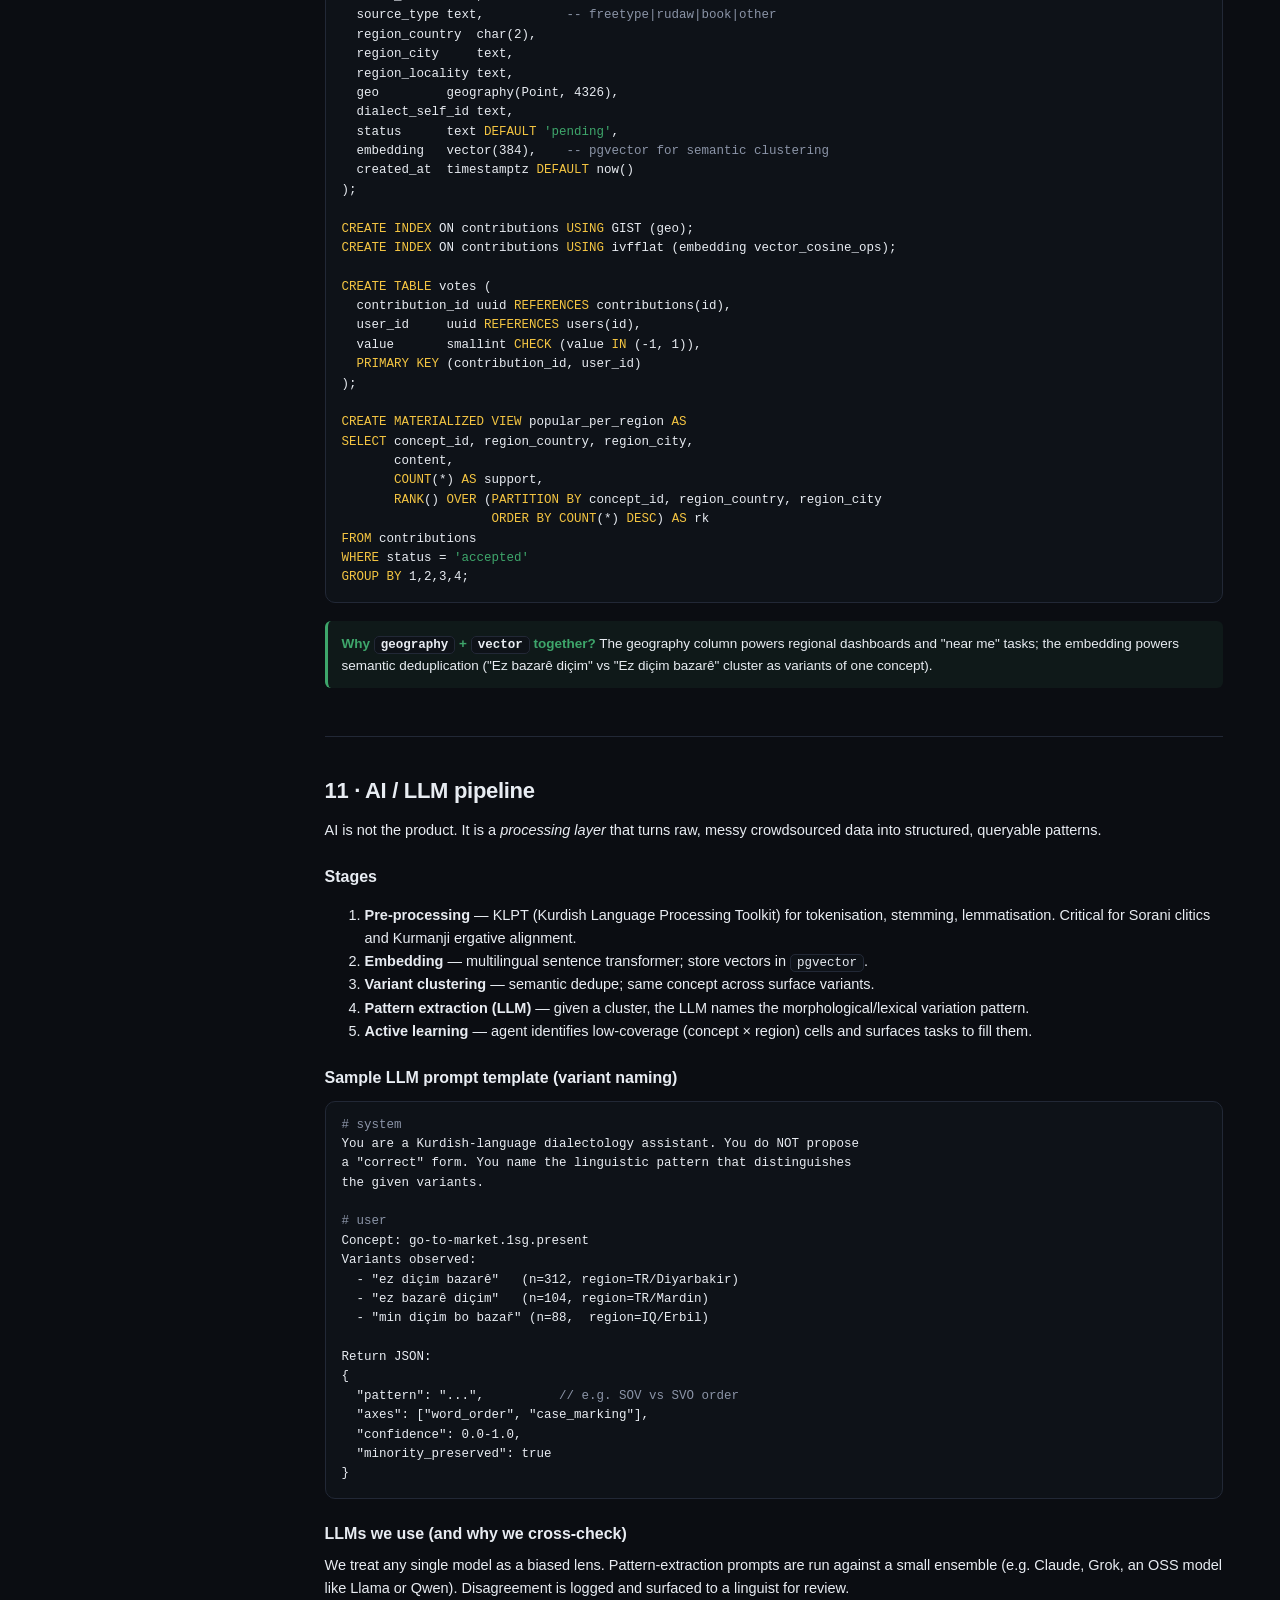
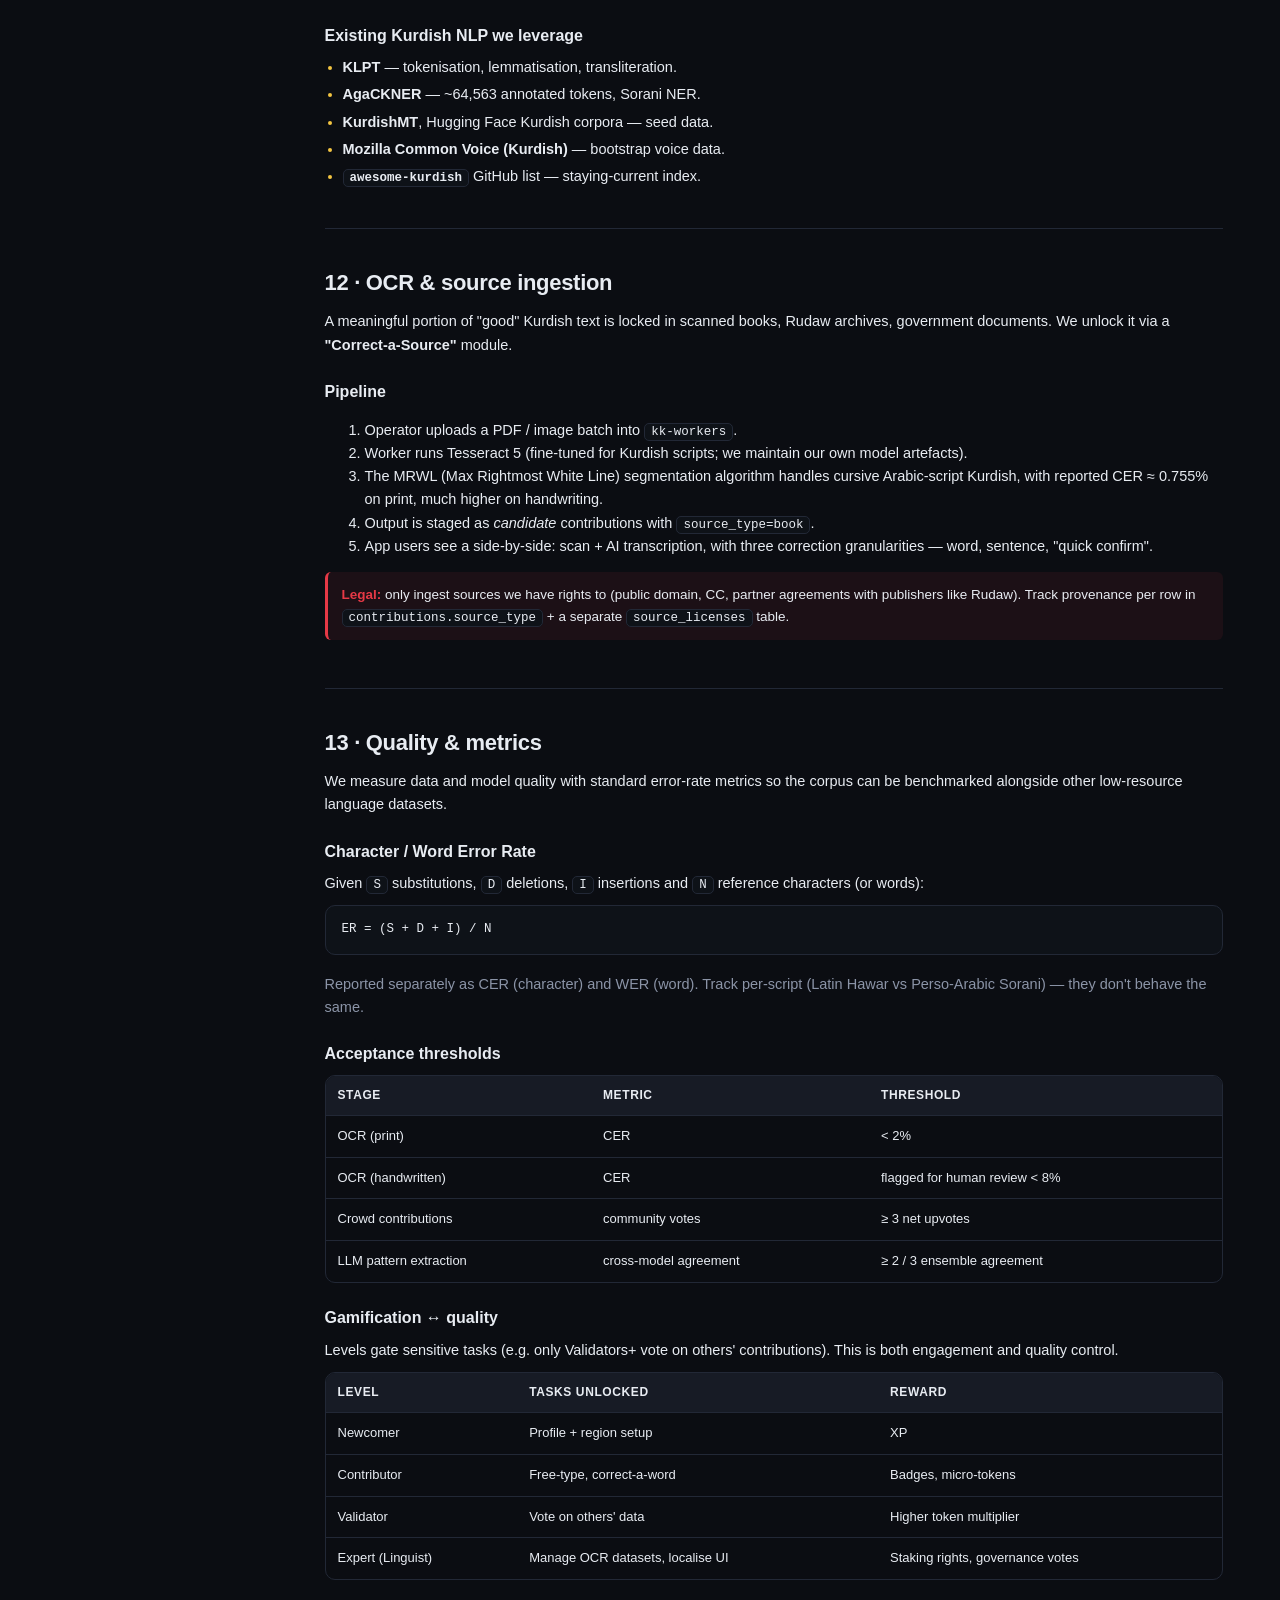
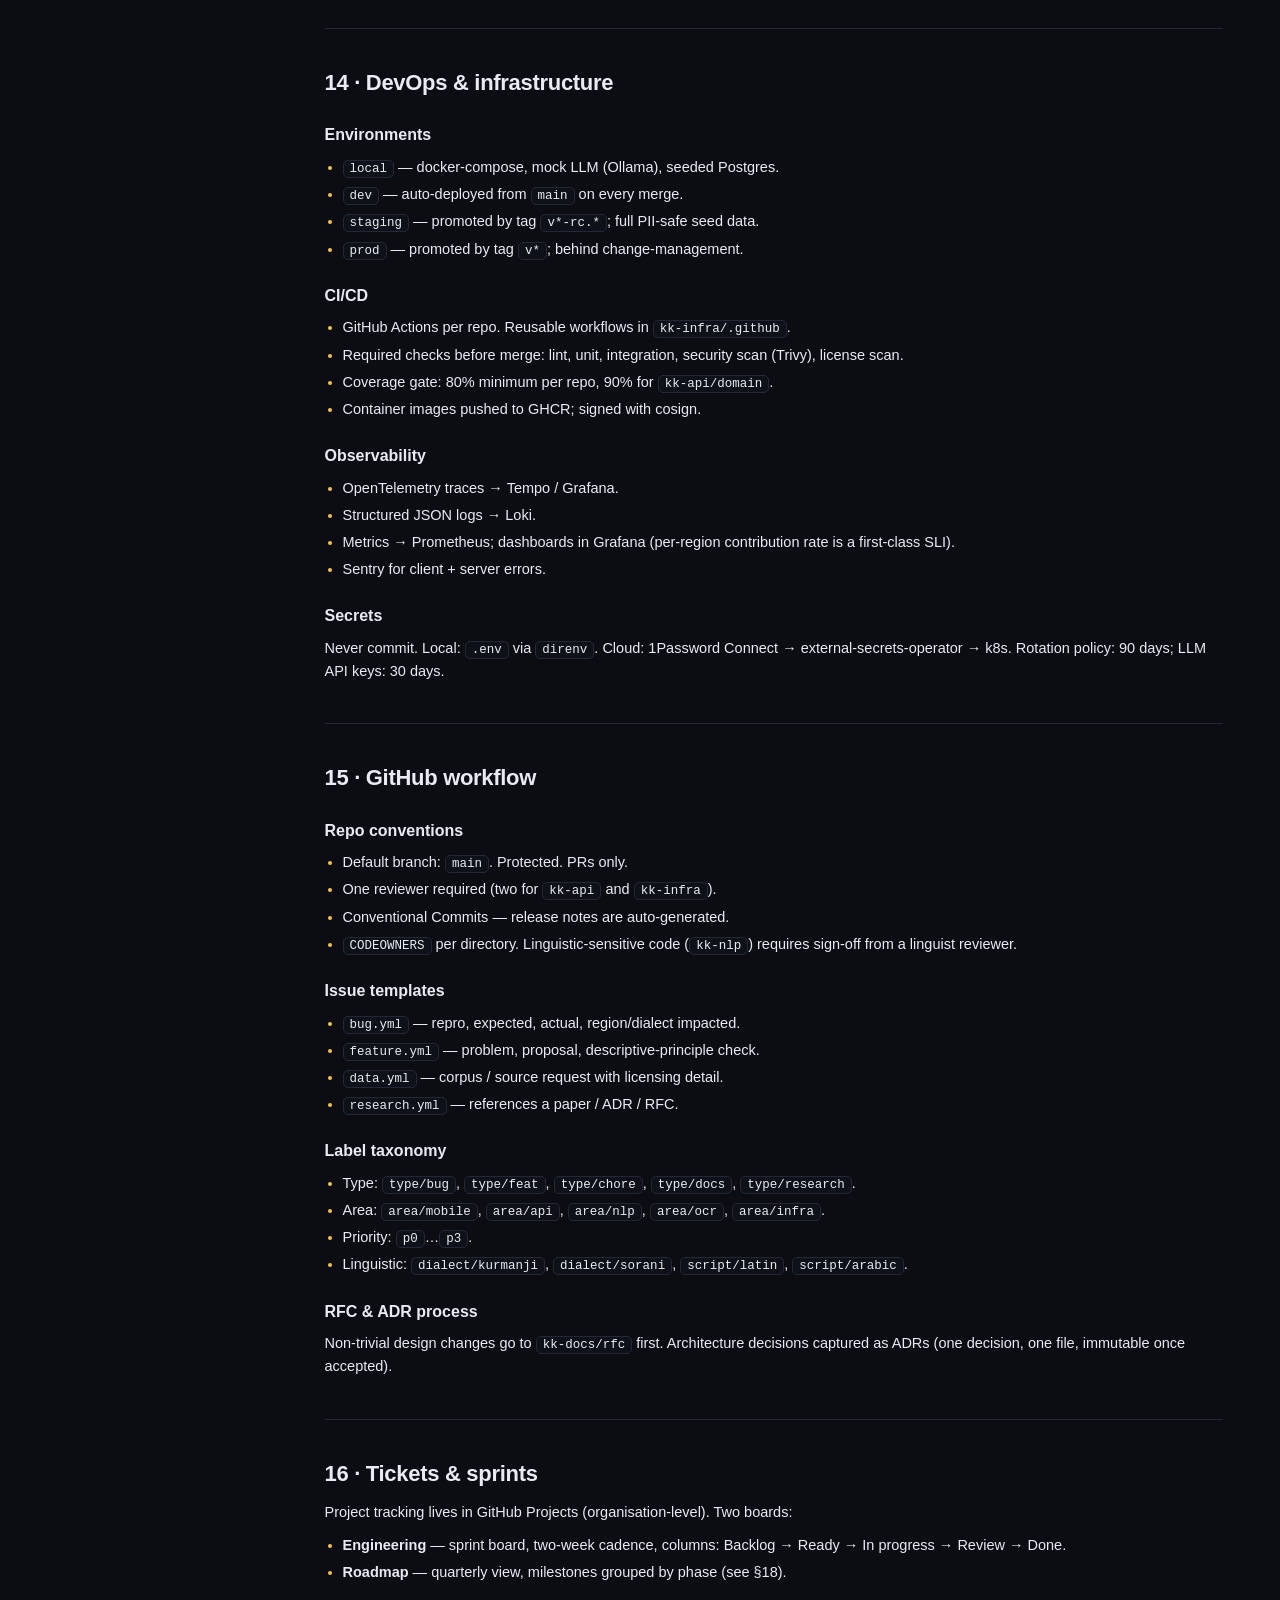
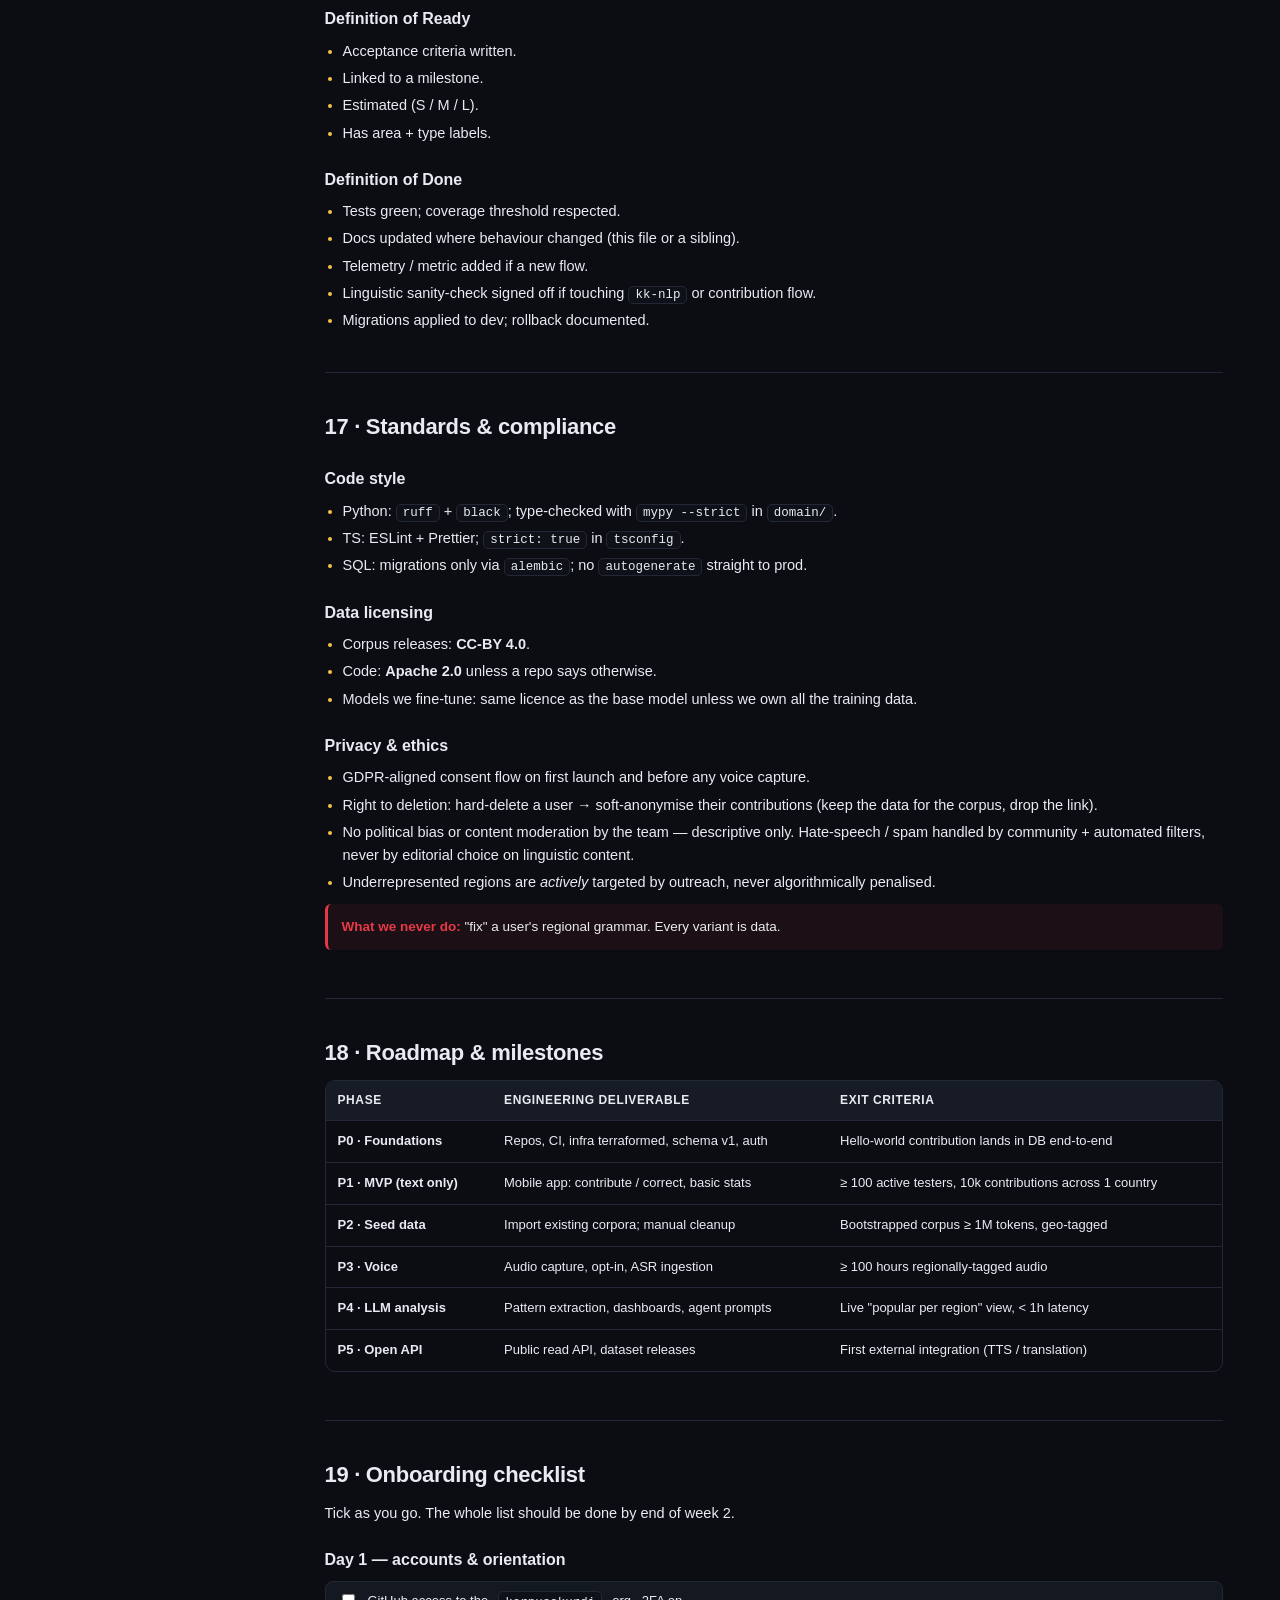
==== commit 16194cab: "Add mockup.html app + extract shared header/theme ecosystem First contributor-facing version of the " ====
--- a/docs.html
+++ b/docs.html
@@ -5,68 +5,13 @@
 <meta name="viewport" content="width=device-width, initial-scale=1.0" />
 <title>Engineering Documentation — KorpusaKurdî</title>
 <link rel="icon" type="image/svg+xml" href="assets/logo.svg" />
+<link rel="stylesheet" href="assets/shared.css" />
+<script src="assets/shared.js"></script>
 <style>
-  /* ---------- THEME (shared with pitch page) ---------- */
-  :root[data-theme="dark"]{
-    --bg:#0b0d12; --bg-soft:#11141b; --card:#141821; --line:#222836; --line-2:#2c3447;
-    --text:#e8ecf2; --muted:#8b94a7; --accent:#f4c542; --accent-2:#e63946; --accent-3:#3ea66b;
-    --chip:#171b25; --code-bg:#0e1218; --shadow:0 6px 22px rgba(0,0,0,.45);
-  }
-  :root[data-theme="light"]{
-    --bg:#f7f8fa; --bg-soft:#ffffff; --card:#ffffff; --line:#e6e9ef; --line-2:#d6dbe4;
-    --text:#0e1320; --muted:#5a6478; --accent:#c89200; --accent-2:#d6303d; --accent-3:#2f8f5a;
-    --chip:#f1f3f7; --code-bg:#f1f3f7; --shadow:0 4px 14px rgba(15,20,32,.06);
-  }
-  *{box-sizing:border-box}
-  html{scrollbar-gutter:stable}
-  html,body{margin:0;padding:0;background:var(--bg);color:var(--text);overflow-wrap:break-word;
-    font-family:-apple-system,BlinkMacSystemFont,"Inter","Segoe UI",Roboto,sans-serif;
-    font-size:14.5px;line-height:1.6;
-    transition:background .25s ease,color .25s ease}
-  a{color:var(--accent);text-decoration:none}
-  a:hover{text-decoration:underline}
-  .wrap{max-width:1180px;margin:0 auto;padding:0 22px}
-
-  /* ---------- NAV (shared) ---------- */
-  nav{position:sticky;top:0;z-index:30;
-    background:color-mix(in srgb,var(--bg) 75%,transparent);
-    backdrop-filter:blur(14px);border-bottom:1px solid var(--line)}
-  .nav-inner{display:flex;align-items:center;justify-content:space-between;height:54px}
-  .brand{display:flex;align-items:center;gap:9px;font-weight:700;font-size:15px;letter-spacing:.2px;color:var(--text)}
-  .mark{width:22px;height:22px;display:block}
-  nav ul{display:flex;gap:20px;list-style:none;margin:0;padding:0;font-size:13px}
-  nav ul a{color:var(--muted);transition:color .15s ease}
-  nav ul a:hover{color:var(--text);text-decoration:none}
-  .nav-actions{display:flex;align-items:center;gap:10px}
-  .nav-actions .nav-link{font-size:13px;font-weight:600;color:var(--text);letter-spacing:.2px;
-    padding:7px 12px;border:1px solid var(--line);border-radius:8px;background:transparent;
-    transition:border-color .2s ease,background-color .2s ease,color .2s ease,box-shadow .2s ease,transform .15s ease}
-  .nav-actions .nav-link:hover{color:var(--accent);
-    border-color:color-mix(in srgb,var(--accent) 60%,var(--line));
-    background:color-mix(in srgb,var(--accent) 7%,transparent);
-    box-shadow:0 0 0 4px color-mix(in srgb,var(--accent) 6%,transparent)}
-  .nav-actions .nav-link:active{transform:scale(.97)}
-  .toggle{position:relative;background:transparent;border:1px solid var(--line);
-    width:32px;height:32px;display:inline-flex;align-items:center;justify-content:center;
-    border-radius:8px;cursor:pointer;color:var(--muted);padding:0;
-    transition:color .25s ease,border-color .25s ease,background-color .25s ease,box-shadow .25s ease,transform .15s ease}
-  .toggle:hover{color:var(--accent);
-    border-color:color-mix(in srgb,var(--accent) 55%,var(--line));
-    background:color-mix(in srgb,var(--accent) 8%,transparent);
-    box-shadow:0 0 0 4px color-mix(in srgb,var(--accent) 7%,transparent)}
-  .toggle:focus-visible{outline:none;border-color:var(--accent);
-    box-shadow:0 0 0 3px color-mix(in srgb,var(--accent) 30%,transparent)}
-  .toggle:active{transform:scale(.94)}
-  .toggle svg{position:absolute;width:16px;height:16px;
-    transition:opacity .35s cubic-bezier(.4,0,.2,1),transform .45s cubic-bezier(.4,0,.2,1)}
-  :root[data-theme="dark"] .toggle .icon-sun{opacity:1;transform:rotate(0) scale(1)}
-  :root[data-theme="dark"] .toggle .icon-moon{opacity:0;transform:rotate(-90deg) scale(.6)}
-  :root[data-theme="light"] .toggle .icon-sun{opacity:0;transform:rotate(90deg) scale(.6)}
-  :root[data-theme="light"] .toggle .icon-moon{opacity:1;transform:rotate(0) scale(1)}
-  :root[data-theme="dark"] .toggle:hover .icon-sun{transform:rotate(45deg)}
-  :root[data-theme="light"] .toggle:hover .icon-moon{transform:rotate(-15deg)}
-  .cta{background:var(--accent);color:#1a1a1a;padding:7px 12px;border-radius:8px;font-weight:600;font-size:13px}
-  :root[data-theme="light"] .cta{color:#fff}
+  /* Docs uses a wider wrap than the shared default */
+  .wrap{max-width:1180px}
+  /* Docs has its own body line-height */
+  html,body{line-height:1.6}
 
   /* ---------- DOC LAYOUT ---------- */
   .doc-head{padding:42px 0 24px;border-bottom:1px solid var(--line)}
@@ -223,7 +168,7 @@
 <body>
 
 <!-- ===================== NAV ===================== -->
-<nav>
+<nav class="site-nav">
   <div class="wrap nav-inner">
     <a class="brand" href="index.html"><img class="mark" src="assets/logo.svg" alt="" /> KorpusaKurdî</a>
     <ul>
@@ -244,7 +189,7 @@
           <path d="M20.5 14.2A8.5 8.5 0 1 1 9.8 3.5a6.7 6.7 0 0 0 10.7 10.7z"/>
         </svg>
       </button>
-      <a href="index.html#cta" class="cta">Contribute</a>
+      <a href="mockup.html" class="cta">Try the app</a>
     </div>
   </div>
 </nav>
@@ -1130,24 +1075,12 @@
 </div>
 
 <!-- ===================== FOOTER ===================== -->
-<footer>
+<footer class="site-footer">
   <div class="wrap foot">
     <div class="brand"><img class="mark" src="assets/logo.svg" alt="" /> KorpusaKurdî · 2026</div>
     <div>Engineering documentation · Living doc · Open a PR if anything is stale</div>
   </div>
 </footer>
 
-<script>
-  const root = document.documentElement;
-  const btn = document.getElementById('themeToggle');
-  const stored = localStorage.getItem('kk-theme');
-  if (stored) root.setAttribute('data-theme', stored);
-  btn.addEventListener('click', () => {
-    const next = root.getAttribute('data-theme') === 'dark' ? 'light' : 'dark';
-    root.setAttribute('data-theme', next);
-    localStorage.setItem('kk-theme', next);
-  });
-</script>
-
 </body>
 </html>
--- a/assets/shared.css
+++ b/assets/shared.css
@@ -0,0 +1,184 @@
+/* ============================================================
+   KorpusaKurdî · shared design tokens, base, navigation, theme
+   Imported by index.html, docs.html, mockup.html.
+   Page-specific styles stay inline in each .html.
+   ============================================================ */
+
+/* ---------- THEME TOKENS ---------- */
+:root[data-theme="dark"] {
+  --bg: #0b0d12;
+  --bg-soft: #11141b;
+  --card: #141821;
+  --line: #222836;
+  --line-2: #2c3447;
+  --text: #e8ecf2;
+  --muted: #8b94a7;
+  --accent: #f4c542;
+  --accent-2: #e63946;
+  --accent-3: #3ea66b;
+  --chip: #171b25;
+  --code-bg: #0e1218;
+  --shadow: 0 6px 22px rgba(0, 0, 0, .45);
+}
+
+:root[data-theme="light"] {
+  --bg: #f7f8fa;
+  --bg-soft: #ffffff;
+  --card: #ffffff;
+  --line: #e6e9ef;
+  --line-2: #d6dbe4;
+  --text: #0e1320;
+  --muted: #5a6478;
+  --accent: #c89200;
+  --accent-2: #d6303d;
+  --accent-3: #2f8f5a;
+  --chip: #f1f3f7;
+  --code-bg: #f1f3f7;
+  --shadow: 0 4px 14px rgba(15, 20, 32, .06);
+}
+
+/* ---------- BASE ---------- */
+* { box-sizing: border-box; }
+html { scrollbar-gutter: stable; }
+html, body {
+  margin: 0;
+  padding: 0;
+  background: var(--bg);
+  color: var(--text);
+  overflow-wrap: break-word;
+  font-family: -apple-system, BlinkMacSystemFont, "Inter", "Segoe UI", Roboto, sans-serif;
+  font-size: 14.5px;
+  line-height: 1.55;
+  transition: background .25s ease, color .25s ease;
+}
+a { color: var(--accent); text-decoration: none; }
+a:hover { text-decoration: underline; }
+
+.wrap { max-width: 1080px; margin: 0 auto; padding: 0 22px; }
+
+/* ---------- NAV ---------- */
+nav.site-nav {
+  position: sticky; top: 0; z-index: 30;
+  background: color-mix(in srgb, var(--bg) 75%, transparent);
+  backdrop-filter: blur(14px);
+  border-bottom: 1px solid var(--line);
+}
+.nav-inner {
+  display: flex; align-items: center; justify-content: space-between;
+  height: 54px;
+}
+.brand {
+  display: flex; align-items: center; gap: 9px;
+  font-weight: 700; font-size: 15px; letter-spacing: .2px;
+  color: var(--text);
+}
+.brand:hover { text-decoration: none; }
+.mark { width: 22px; height: 22px; display: block; }
+
+nav.site-nav ul {
+  display: flex; gap: 20px;
+  list-style: none; margin: 0; padding: 0;
+  font-size: 13px;
+}
+nav.site-nav ul a { color: var(--muted); transition: color .15s ease; }
+nav.site-nav ul a:hover { color: var(--text); text-decoration: none; }
+
+.nav-actions { display: flex; align-items: center; gap: 10px; }
+
+.nav-actions .nav-link {
+  font-size: 13px; font-weight: 600;
+  color: var(--text); letter-spacing: .2px;
+  padding: 7px 12px;
+  border: 1px solid var(--line);
+  border-radius: 8px;
+  background: transparent;
+  transition: border-color .2s ease, background-color .2s ease, color .2s ease, box-shadow .2s ease, transform .15s ease;
+}
+.nav-actions .nav-link:hover {
+  color: var(--accent);
+  border-color: color-mix(in srgb, var(--accent) 60%, var(--line));
+  background: color-mix(in srgb, var(--accent) 7%, transparent);
+  box-shadow: 0 0 0 4px color-mix(in srgb, var(--accent) 6%, transparent);
+  text-decoration: none;
+}
+.nav-actions .nav-link:active { transform: scale(.97); }
+
+/* ---------- THEME TOGGLE ---------- */
+.toggle {
+  position: relative; background: transparent;
+  border: 1px solid var(--line);
+  width: 32px; height: 32px;
+  display: inline-flex; align-items: center; justify-content: center;
+  border-radius: 8px; cursor: pointer;
+  color: var(--muted); padding: 0;
+  transition: color .25s ease, border-color .25s ease, background-color .25s ease, box-shadow .25s ease, transform .15s ease;
+}
+.toggle:hover {
+  color: var(--accent);
+  border-color: color-mix(in srgb, var(--accent) 55%, var(--line));
+  background: color-mix(in srgb, var(--accent) 8%, transparent);
+  box-shadow: 0 0 0 4px color-mix(in srgb, var(--accent) 7%, transparent);
+}
+.toggle:focus-visible {
+  outline: none;
+  border-color: var(--accent);
+  box-shadow: 0 0 0 3px color-mix(in srgb, var(--accent) 30%, transparent);
+}
+.toggle:active { transform: scale(.94); }
+.toggle svg {
+  position: absolute; width: 16px; height: 16px;
+  transition: opacity .35s cubic-bezier(.4, 0, .2, 1), transform .45s cubic-bezier(.4, 0, .2, 1);
+}
+:root[data-theme="dark"] .toggle .icon-sun  { opacity: 1; transform: rotate(0) scale(1); }
+:root[data-theme="dark"] .toggle .icon-moon { opacity: 0; transform: rotate(-90deg) scale(.6); }
+:root[data-theme="light"] .toggle .icon-sun { opacity: 0; transform: rotate(90deg) scale(.6); }
+:root[data-theme="light"] .toggle .icon-moon{ opacity: 1; transform: rotate(0) scale(1); }
+:root[data-theme="dark"]  .toggle:hover .icon-sun  { transform: rotate(45deg); }
+:root[data-theme="light"] .toggle:hover .icon-moon { transform: rotate(-15deg); }
+
+/* ---------- NAV CTA (yellow pill) ---------- */
+.cta {
+  background: var(--accent);
+  color: #1a1a1a;
+  padding: 7px 12px;
+  border-radius: 8px;
+  font-weight: 600;
+  font-size: 13px;
+  transition: filter .15s ease, transform .12s ease;
+}
+.cta:hover { text-decoration: none; filter: brightness(1.05); }
+.cta:active { transform: scale(.97); }
+:root[data-theme="light"] .cta { color: #fff; }
+
+/* ---------- BETA pill (used in mockup nav) ---------- */
+.beta-pill {
+  display: inline-flex; align-items: center; gap: 6px;
+  font-size: 10.5px; letter-spacing: 1.6px; text-transform: uppercase;
+  font-weight: 700; color: var(--accent);
+  border: 1px solid color-mix(in srgb, var(--accent) 40%, transparent);
+  background: color-mix(in srgb, var(--accent) 10%, transparent);
+  padding: 3px 9px; border-radius: 99px;
+}
+.beta-pill::before {
+  content: ""; width: 6px; height: 6px; border-radius: 50%;
+  background: var(--accent);
+  box-shadow: 0 0 0 3px color-mix(in srgb, var(--accent) 25%, transparent);
+}
+
+/* ---------- FOOTER ---------- */
+footer.site-footer {
+  padding: 24px 0 40px;
+  color: var(--muted);
+  font-size: 12.5px;
+  border-top: 1px solid var(--line);
+  margin-top: 24px;
+}
+.foot {
+  display: flex; justify-content: space-between; align-items: center;
+  flex-wrap: wrap; gap: 10px;
+}
+
+/* ---------- SHARED RESPONSIVE ---------- */
+@media (max-width: 540px) {
+  nav.site-nav ul { display: none; }
+}
